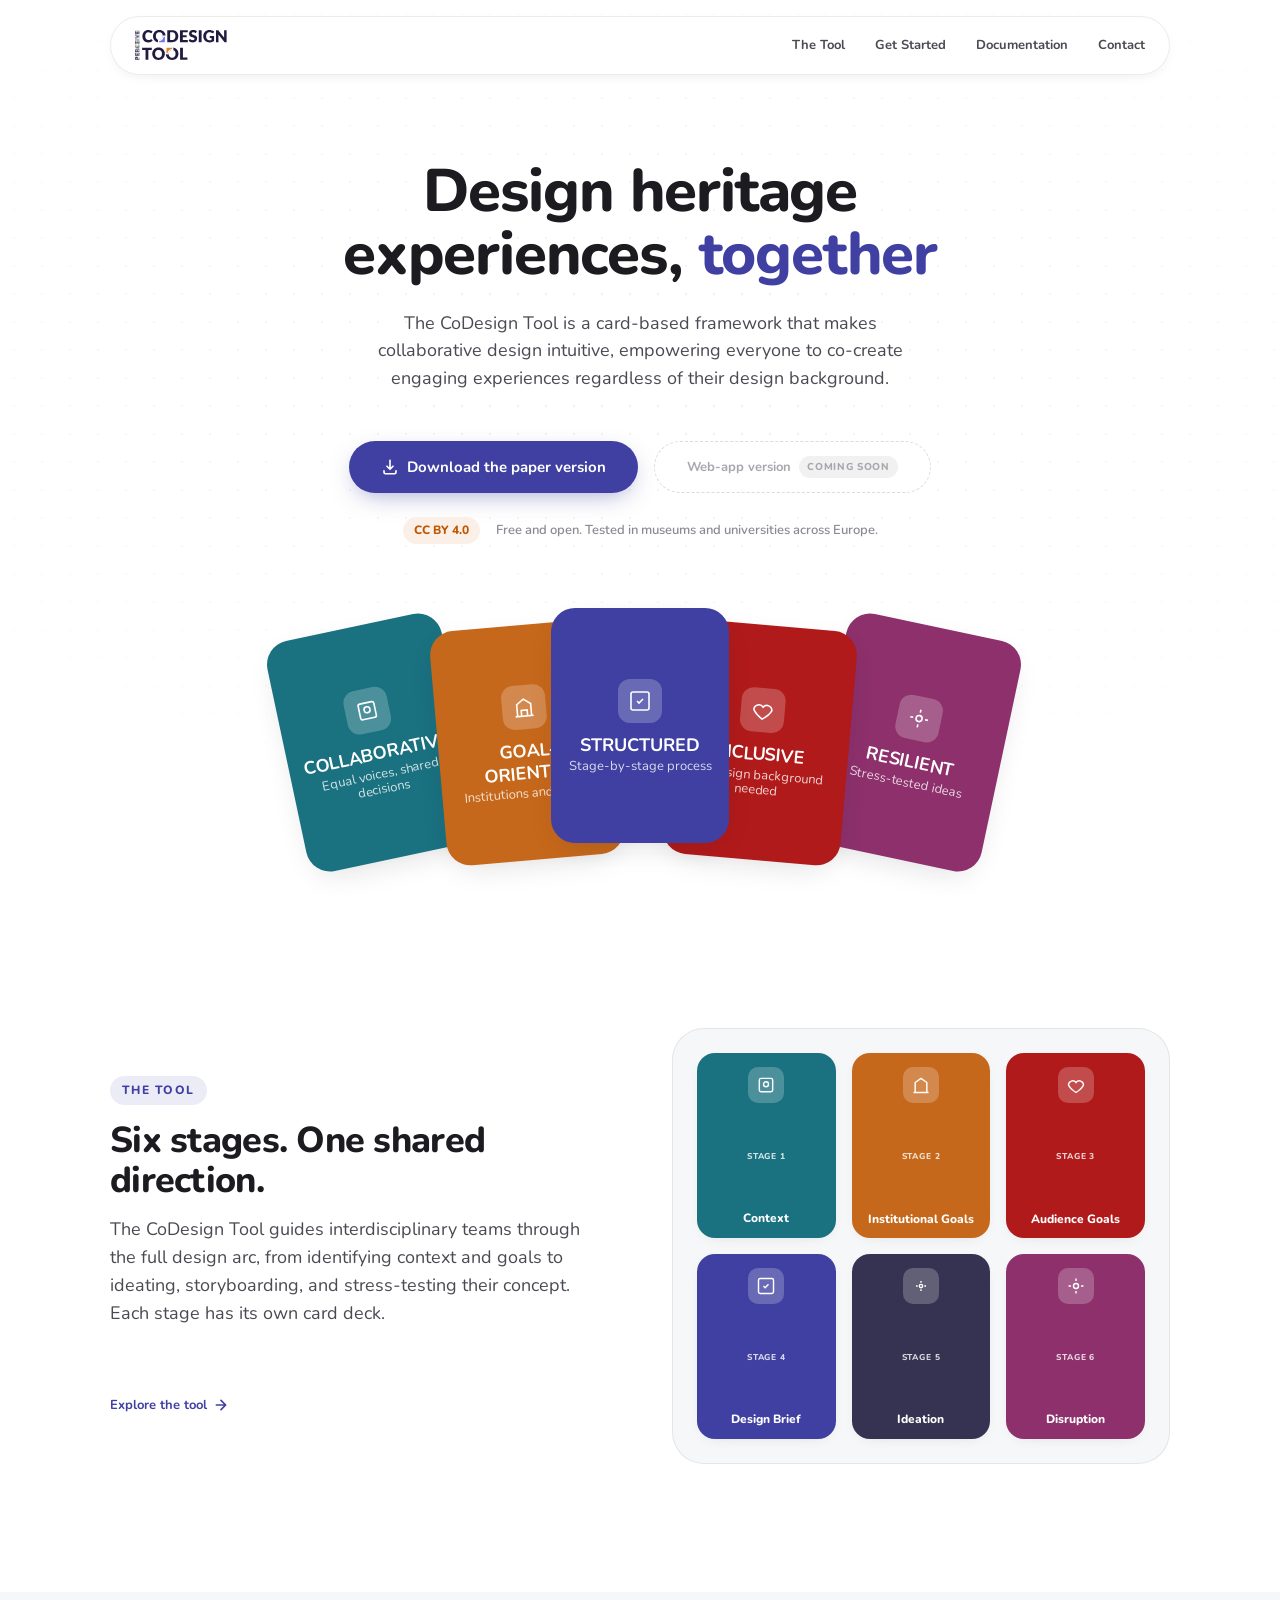
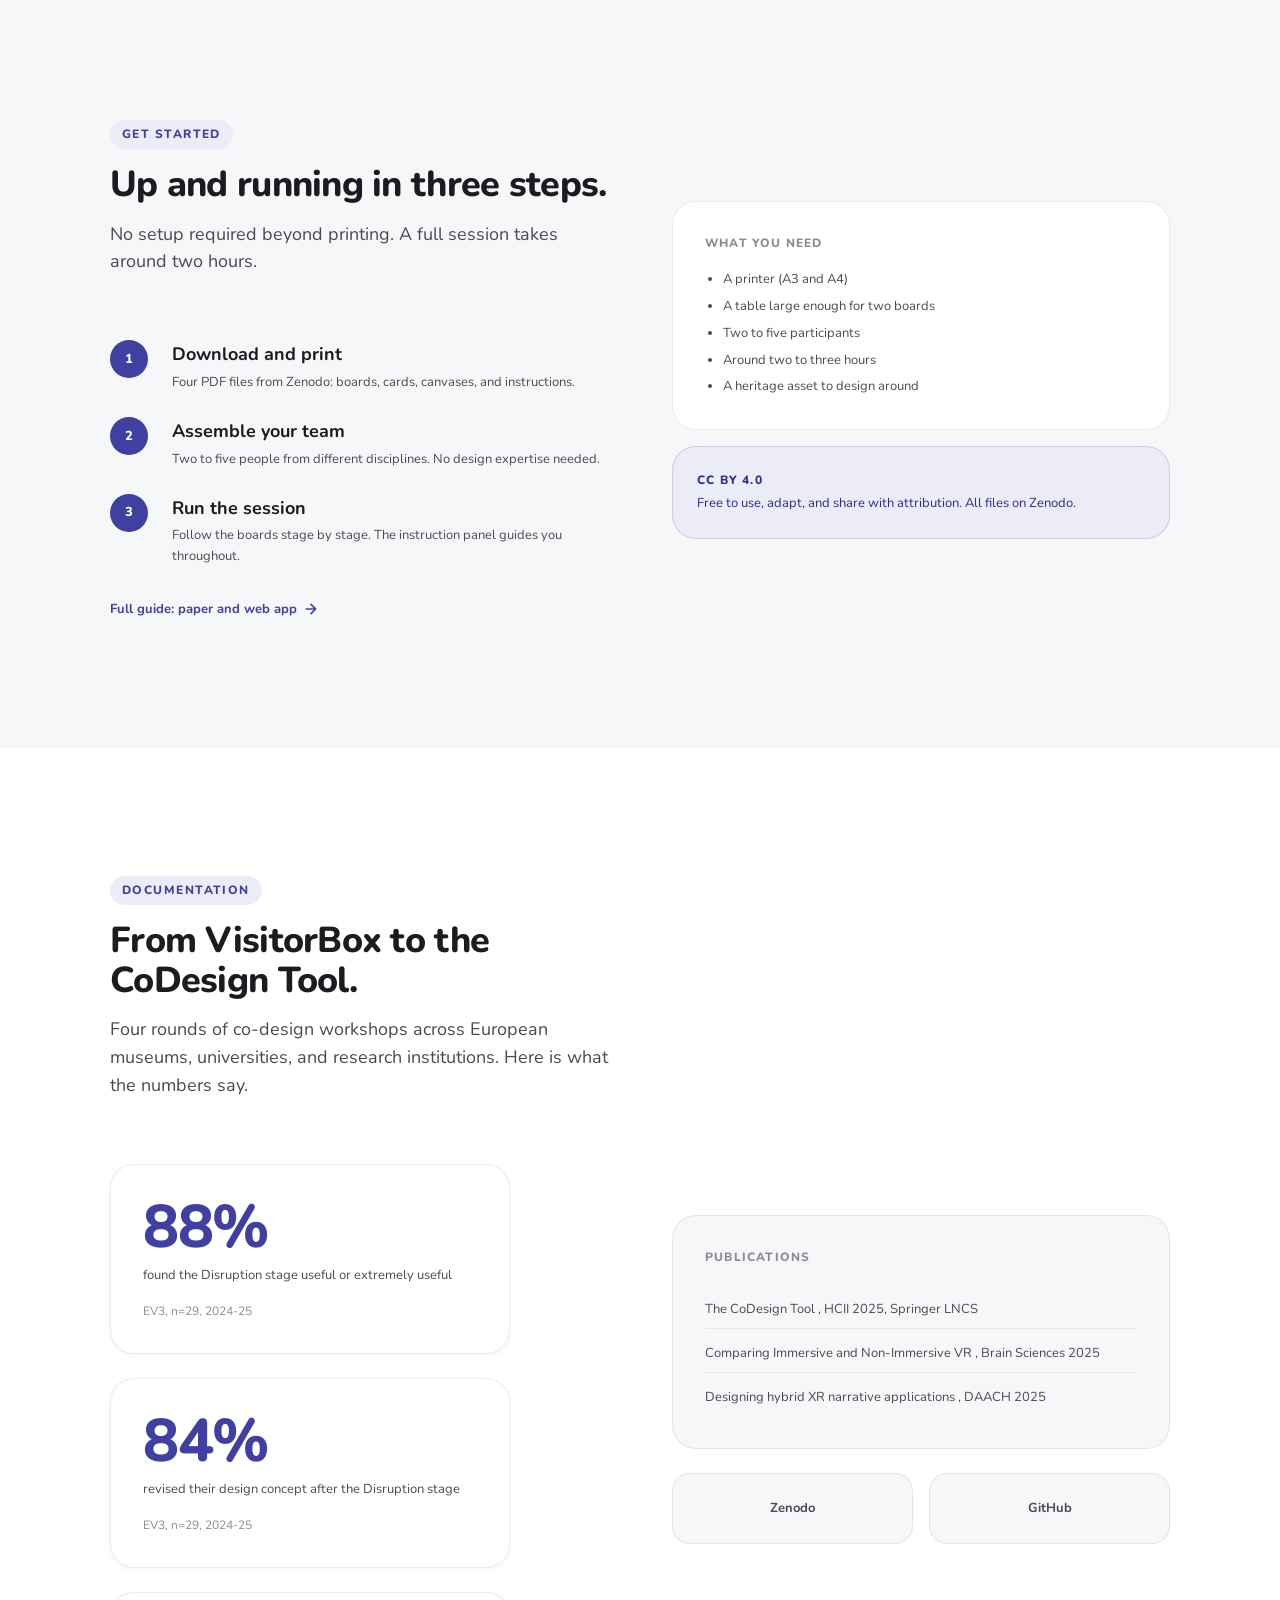
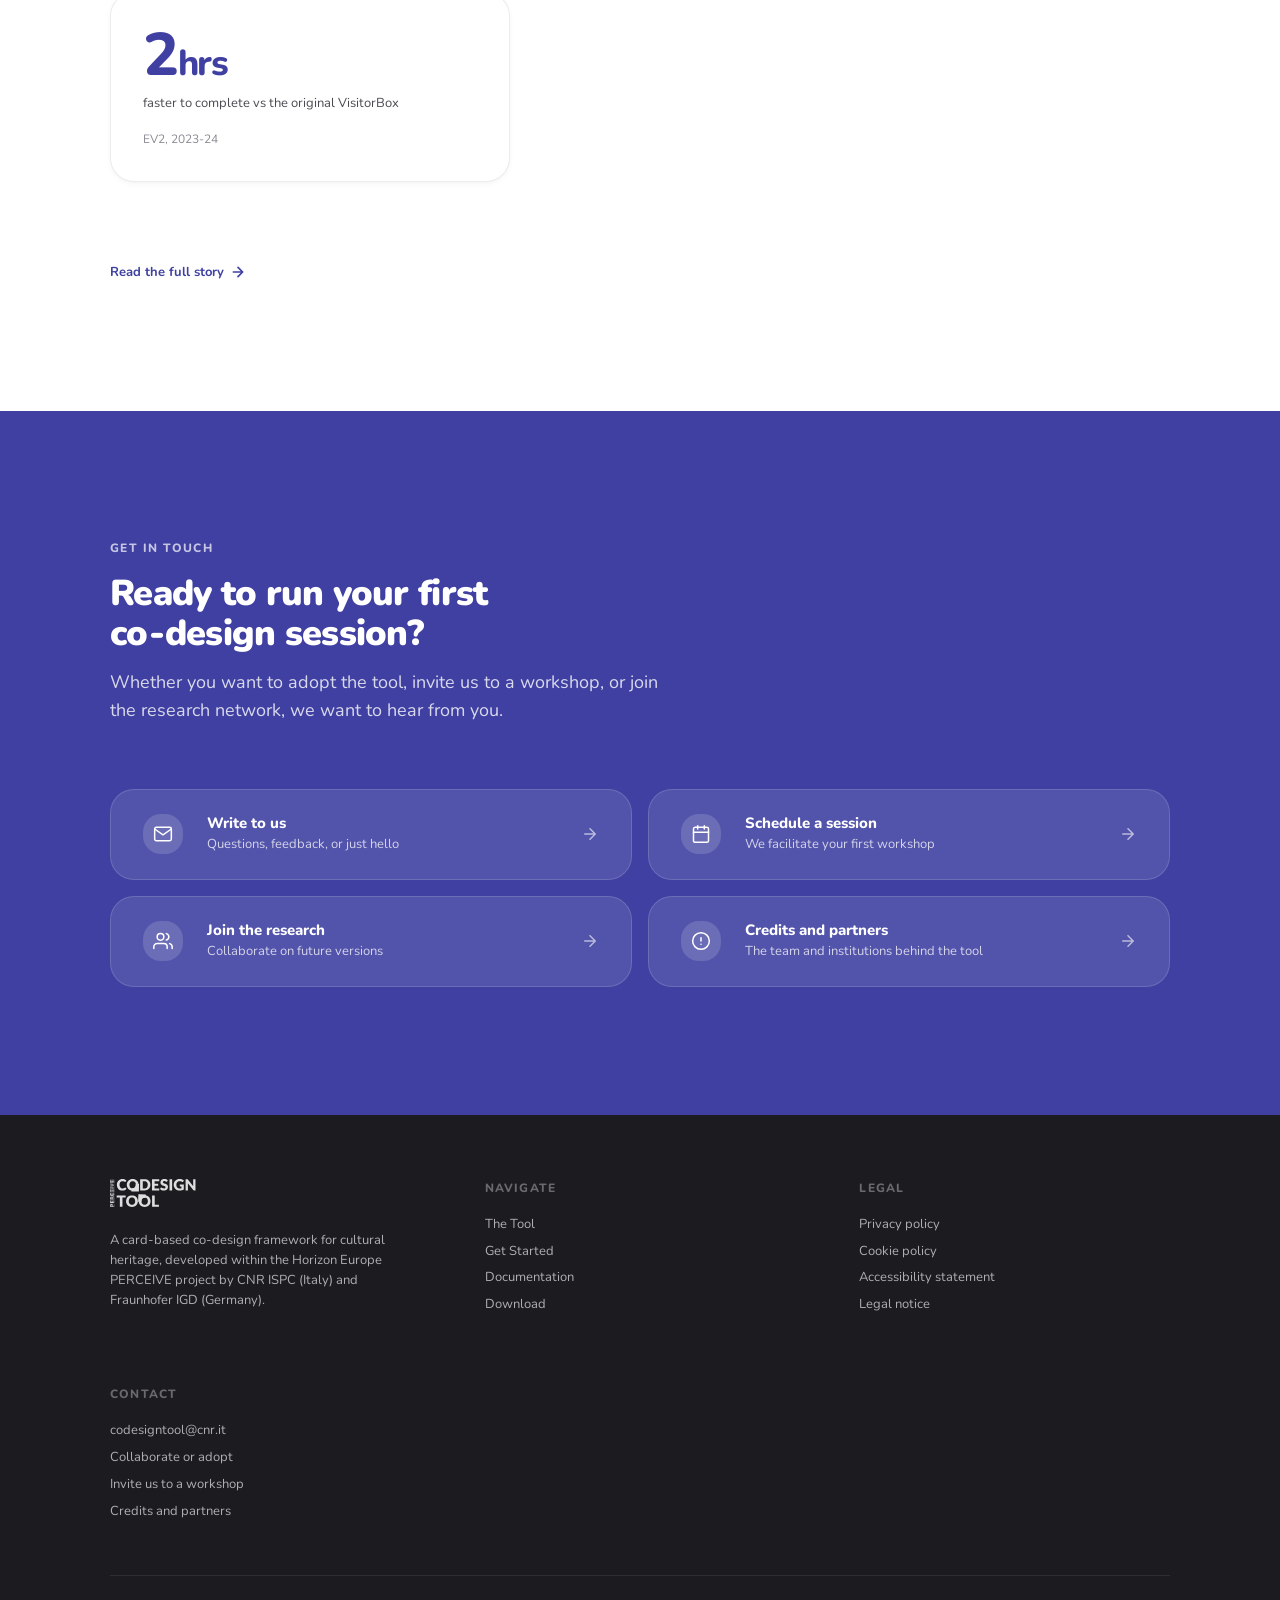
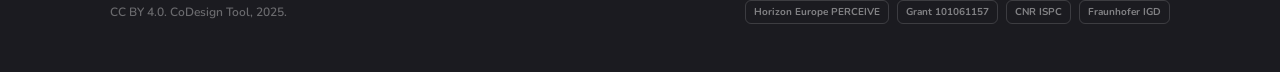
==== index.html @ 2f75390c "Initial deploy" ====
<!doctype html>
<html lang="en">
<head>
<meta charset="utf-8">
<meta name="viewport" content="width=device-width, initial-scale=1">
<title>CoDesign Tool , Home v2</title>
<link rel="preconnect" href="https://fonts.googleapis.com">
<link rel="preconnect" href="https://fonts.gstatic.com" crossorigin>
<link href="https://fonts.googleapis.com/css2?family=Nunito:wght@400;600;700;800;900&display=swap" rel="stylesheet">
<style>
:root {
  --t-xs:12px;--t-sm:13px;--t-base:15px;--t-18:18px;--t-22:22px;
  --t-36:36px;--t-48:48px;--t-60:60px;
  --sp-1:8px;--sp-2:16px;--sp-3:24px;--sp-4:32px;
  --sp-6:48px;--sp-8:64px;--sp-12:96px;--sp-16:128px;
  --r-xl:32px;--r-lg:24px;--r-md:18px;--r-sm:12px;--r-pill:999px;
  --bg:#FFFFFF;--panel:#F5F7F8;--surface:#FFFFFF;
  --slot:#E6EFF1;
  --ink:#1B1B20;--ink-soft:#4A4A52;--muted:#8A8A94;--hair:rgba(20,20,25,.08);
  --brand:#3F40A1;--brand-d:#2A2B96;--brand-l:#ECECF7;
  --warm:#C6681B;--warm-d:#C05702;--warm-l:#FBF0E7;
  --s1:#1A7180;--s1-l:#E6EFF1;
  --s2:#C6681B;--s2-l:#F9EEE6;
  --s3:#B11A1A;--s3-l:#F6E6E6;
  --s4:#3F40A1;--s4-l:#EAEAF5;
  --s5:#353351;--s5-l:#E9E8EC;
  --s6:#8D306C;--s6-l:#F5E6F0;
  --el-xs:0 2px 8px -4px rgba(20,20,30,.12);
  --el-sm:0 4px 16px -8px rgba(20,20,30,.14);
  --el-md:0 10px 32px -12px rgba(20,20,30,.18);
  --el-lg:0 20px 48px -16px rgba(20,20,30,.22);
  --ease-out:cubic-bezier(.2,.7,.2,1);
  --dur-fast:160ms;--dur-mid:260ms;--dur-slow:440ms;
}
*,*::before,*::after{box-sizing:border-box;margin:0;padding:0}
html{scroll-behavior:smooth}
body{font-family:"Nunito",system-ui,sans-serif;background:var(--bg);color:var(--ink);font-size:var(--t-base);line-height:1.6;-webkit-font-smoothing:antialiased;overflow-x:hidden}
a{text-decoration:none;color:inherit}

/* NAV */
.nav{position:fixed;top:var(--sp-2);left:50%;transform:translateX(-50%);width:calc(100% - 48px);max-width:1060px;z-index:100;display:flex;align-items:center;gap:var(--sp-2);background:rgba(255,255,255,.9);backdrop-filter:blur(16px);border:1px solid var(--hair);border-radius:var(--r-pill);padding:10px 10px 10px var(--sp-3);box-shadow:var(--el-sm);transition:box-shadow var(--dur-mid) var(--ease-out)}
.nav.scrolled{box-shadow:var(--el-md)}
.nav .logo-svg{height:30px;width:auto}
.nav-links{margin-left:auto;display:flex;align-items:center;gap:2px}
.nav-links a{font-size:var(--t-sm);font-weight:700;color:var(--ink-soft);padding:8px 14px;border-radius:var(--r-pill);transition:background var(--dur-fast),color var(--dur-fast)}


/* sliding pill , si sposta fluidamente tra le voci attive */
.nav-links{position:relative}
.nav-pill{
  position:absolute;
  top:50%;transform:translateY(-50%);
  height:36px;border-radius:var(--r-pill);
  background:var(--brand);
  pointer-events:none;
  transition:left 360ms cubic-bezier(0.34,1.20,0.64,1),
             width 360ms cubic-bezier(0.34,1.20,0.64,1),
             opacity 200ms ease;
  opacity:0;
  z-index:0;
}
.nav-links a{position:relative;z-index:1}
.nav-links a.active{color:#fff !important;font-weight:700}
.nav-links a:not(.active):hover{background:var(--brand);color:#fff}
/* contact section cards */
.contact-cards{display:grid;grid-template-columns:repeat(2,1fr);gap:var(--sp-2)}
@media(max-width:640px){.contact-cards{grid-template-columns:1fr}}
.contact-card{display:flex;align-items:center;gap:var(--sp-3);background:rgba(255,255,255,.1);border:1px solid rgba(255,255,255,.15);border-radius:var(--r-lg);padding:var(--sp-3) var(--sp-4);color:#fff;text-decoration:none;transition:background var(--dur-fast) var(--ease-out),border-color var(--dur-fast),transform var(--dur-fast)}
.contact-card:hover{background:rgba(255,255,255,.18);border-color:rgba(255,255,255,.3);transform:translateY(-2px)}
.cc-icon{width:40px;height:40px;border-radius:var(--r-md);background:rgba(255,255,255,.15);display:flex;align-items:center;justify-content:center;flex:none}
.cc-icon svg{width:20px;height:20px}
.cc-body{flex:1;display:flex;flex-direction:column;gap:2px}
.cc-body b{font-size:var(--t-base);font-weight:800;line-height:1.2}
.cc-body span{font-size:var(--t-sm);opacity:.75;font-weight:400}
.cc-arrow{width:18px;height:18px;flex:none;opacity:.6;transition:transform var(--dur-fast) var(--ease-out)}
.contact-card:hover .cc-arrow{transform:translateX(4px);opacity:1}
.nav-icon{display:block;width:32px;height:32px;flex:none}
.logo-desktop{display:block}
.logo-mobile{display:none}
@media(max-width:640px){
  .logo-desktop{display:none}
  .logo-mobile{display:block}
}
.hero-logo{height:56px;width:auto;display:block;margin:0 auto var(--sp-3)}

/* HERO */
.hero{min-height:100vh;display:flex;flex-direction:column;align-items:center;justify-content:center;padding:120px var(--sp-4) 0;text-align:center;background:var(--bg);position:relative;overflow:hidden}
.hero::before{content:"";position:absolute;inset:0;z-index:0;background-image:radial-gradient(circle,rgba(63,64,161,.07) 1px,transparent 1px);background-size:28px 28px;mask-image:radial-gradient(ellipse 80% 60% at 50% 40%,black 20%,transparent 100%)}
.hero-copy{position:relative;z-index:1;max-width:680px}
.hero-eyebrow{display:inline-flex;align-items:center;gap:8px;background:var(--s1-l);color:var(--s1);font-size:var(--t-xs);font-weight:800;letter-spacing:.1em;text-transform:uppercase;padding:7px 16px;border-radius:var(--r-pill);margin-bottom:var(--sp-3);animation:fadeUp var(--dur-slow) var(--ease-out) .1s both}

.hero h1{font-size:var(--t-60);font-weight:800;letter-spacing:-.02em;line-height:1.05;margin-bottom:var(--sp-3);animation:fadeUp var(--dur-slow) var(--ease-out) .18s both}
.hero h1 .accent{color:var(--brand)}
.hero .lede{font-size:var(--t-18);color:var(--ink-soft);max-width:50ch;margin:0 auto var(--sp-6);font-weight:400;line-height:1.55;animation:fadeUp var(--dur-slow) var(--ease-out) .26s both}
.hero-actions{display:flex;justify-content:center;gap:var(--sp-2);flex-wrap:wrap;align-items:center;animation:fadeUp var(--dur-slow) var(--ease-out) .34s both}
.btn{display:inline-flex;align-items:center;gap:8px;height:52px;padding:0 var(--sp-4);border-radius:var(--r-pill);font-family:inherit;font-size:var(--t-base);font-weight:700;cursor:pointer;border:none;overflow:hidden;transition:transform var(--dur-fast) var(--ease-out),box-shadow var(--dur-fast) var(--ease-out),background var(--dur-fast)}
.btn .ico{width:18px;height:18px;flex:none}
.btn:active{transform:translateY(1px) !important}
.btn-primary{background:var(--brand);color:#fff;box-shadow:0 8px 24px -8px rgba(63,64,161,.50)}
.btn-primary:hover{background:var(--brand-d);box-shadow:0 12px 32px -8px rgba(63,64,161,.60);transform:translateY(-2px)}
.btn-ghost{background:var(--bg);color:var(--muted);border:1.5px dashed rgba(20,20,25,.20);cursor:not-allowed;opacity:.75;font-size:var(--t-sm)}
.soon-pill{font-size:10px;font-weight:800;letter-spacing:.07em;text-transform:uppercase;background:rgba(20,20,25,.08);color:var(--muted);padding:3px 8px;border-radius:var(--r-pill)}
.hero-meta{display:flex;justify-content:center;align-items:center;gap:var(--sp-2);margin-top:var(--sp-3);font-size:var(--t-sm);color:var(--muted);font-weight:600;animation:fadeUp var(--dur-slow) var(--ease-out) .42s both;flex-wrap:wrap}
.badge{font-weight:800;color:var(--warm-d);background:var(--warm-l);padding:4px 11px;border-radius:var(--r-pill);font-size:var(--t-xs)}

/* DECK , three-layer */
.deck-wrap{position:relative;width:100%;max-width:820px;height:300px;margin:var(--sp-2) auto 0;z-index:1;animation:fadeUp var(--dur-slow) var(--ease-out) .5s both}
.gcard{position:absolute;left:50%;bottom:0}
.gcard-in{animation:cardIn var(--dur-slow) var(--ease-out) both}
@keyframes cardIn{from{opacity:0;transform:translateY(24px) scale(.95)}to{opacity:1;transform:none}}
.gcard-face{width:178px;height:235px;border-radius:var(--r-lg);padding:var(--sp-2) var(--sp-2) 14px;color:#fff;cursor:pointer;box-shadow:var(--el-md);display:flex;flex-direction:column;justify-content:center;align-items:center;gap:12px;transition:transform var(--dur-mid) var(--ease-out),box-shadow var(--dur-mid) var(--ease-out)}
.c1{transform:translateX(-355px);z-index:1}.c2{transform:translateX(-202px);z-index:2}.c3{transform:translateX(-89px) translateY(-17px);z-index:4}.c4{transform:translateX(31px);z-index:3}.c5{transform:translateX(185px);z-index:1}
.c1 .gcard-face{transform:rotate(-12deg)}.c2 .gcard-face{transform:rotate(-5deg)}.c3 .gcard-face{transform:rotate(0deg)}.c4 .gcard-face{transform:rotate(5deg)}.c5 .gcard-face{transform:rotate(12deg)}
.gcard:hover{z-index:20}
.gcard:hover .gcard-face{transform:rotate(0deg) translateY(-16px) scale(1.04);box-shadow:var(--el-lg)}
.c1 .gcard-in{animation-delay:.52s}.c2 .gcard-in{animation-delay:.60s}.c3 .gcard-in{animation-delay:.68s}.c4 .gcard-in{animation-delay:.76s}.c5 .gcard-in{animation-delay:.84s}
.card-top{width:44px;height:44px;border-radius:var(--r-sm);background:rgba(255,255,255,.22);display:flex;align-items:center;justify-content:center;margin:0 auto}
.card-top svg{width:24px;height:24px;stroke:#fff;fill:none;stroke-width:1.6}
.card-bottom{text-align:center;display:flex;flex-direction:column;align-items:center;gap:4px}
.card-cat{font-size:9px;font-weight:400;letter-spacing:.1em;text-transform:uppercase;opacity:.8;margin-bottom:4px}
.card-kw{font-size:18px;font-weight:700;line-height:1.2;text-transform:uppercase}
.card-kw small{display:block;font-size:13px;font-weight:400;opacity:.8;margin-top:2px;text-transform:none}

/* REVEAL */
.reveal{opacity:0;transform:translateY(24px);transition:opacity var(--dur-slow) var(--ease-out),transform var(--dur-slow) var(--ease-out)}
.reveal.visible{opacity:1;transform:none}
.reveal-delay-1{transition-delay:70ms}.reveal-delay-2{transition-delay:140ms}.reveal-delay-3{transition-delay:210ms}.reveal-delay-4{transition-delay:280ms}

/* SECTIONS */
.section{padding:var(--sp-16) var(--sp-4)}.section.alt{background:var(--panel)}
.section-inner{max-width:1060px;margin:0 auto}
.section-eyebrow{display:inline-block;font-size:var(--t-xs);font-weight:800;letter-spacing:.12em;text-transform:uppercase;color:var(--brand);background:var(--brand-l);padding:5px 12px;border-radius:var(--r-pill);margin-bottom:var(--sp-2)}
.section-title{font-size:var(--t-36);font-weight:800;letter-spacing:-.02em;line-height:1.1;margin-bottom:var(--sp-2)}
.section-lede{font-size:var(--t-18);color:var(--ink-soft);font-weight:400;max-width:54ch;line-height:1.55;margin-bottom:var(--sp-8)}
.section-link{display:inline-flex;align-items:center;gap:6px;font-size:var(--t-sm);font-weight:700;color:var(--brand)}
.section-link svg{width:16px;height:16px;transition:transform var(--dur-fast) var(--ease-out)}
.section-link:hover svg{transform:translateX(4px)}
.two-col{display:grid;grid-template-columns:1fr 1fr;gap:var(--sp-8);align-items:center}
@media(max-width:760px){.two-col{grid-template-columns:1fr}}

/* CANVAS GRID , app's playing surface */
.canvas-grid{display:grid;grid-template-columns:repeat(3,1fr);gap:var(--sp-2);padding:var(--sp-3);background:var(--panel);border-radius:var(--r-xl);border:1px solid var(--hair)}
.slot{background:var(--slot);border-radius:var(--r-md);aspect-ratio:3/4;display:flex;flex-direction:column;align-items:center;justify-content:space-between;padding:14px 10px 12px;cursor:pointer;transition:transform var(--dur-mid) var(--ease-out),box-shadow var(--dur-mid) var(--ease-out)}
.slot.filled{color:#fff;box-shadow:var(--el-sm)}
.slot:hover{transform:translateY(-4px);box-shadow:var(--el-md)}
.slot-icon{width:36px;height:36px;border-radius:10px;background:rgba(255,255,255,.22);display:flex;align-items:center;justify-content:center}
.slot-icon svg{width:20px;height:20px;stroke:#fff;fill:none;stroke-width:1.7}
.slot-cat{font-size:8.5px;font-weight:800;letter-spacing:.1em;text-transform:uppercase;opacity:.8;text-align:center}
.slot-title{font-size:12px;font-weight:800;text-align:center;line-height:1.2}

/* STATS */
.stats-grid{display:grid;grid-template-columns:repeat(3,1fr);gap:var(--sp-3);margin-bottom:var(--sp-6)}
@media(max-width:660px){.stats-grid{grid-template-columns:1fr}}
.stat-card{background:var(--surface);border:1px solid var(--hair);border-radius:var(--r-lg);padding:var(--sp-4);box-shadow:var(--el-xs)}
.stat-num{font-size:var(--t-60);font-weight:800;letter-spacing:-.025em;color:var(--brand);line-height:1}
.stat-num .unit{font-size:var(--t-36)}
.stat-label{font-size:var(--t-sm);color:var(--ink-soft);font-weight:400;margin-top:var(--sp-1)}
.stat-source{font-size:var(--t-xs);color:var(--muted);margin-top:var(--sp-2)}

/* STEPS */
.steps{display:flex;flex-direction:column;gap:var(--sp-3)}
.step{display:flex;gap:var(--sp-3);align-items:flex-start}
.step-n{width:38px;height:38px;border-radius:50%;background:var(--brand);color:#fff;font-weight:800;font-size:var(--t-sm);display:flex;align-items:center;justify-content:center;flex:none}
.step h3{font-size:var(--t-18);font-weight:700;margin-bottom:3px}
.step p{font-size:var(--t-sm);color:var(--ink-soft);font-weight:400}

/* CITE */
.dl-grid{display:grid;grid-template-columns:1.2fr .8fr;gap:var(--sp-6);align-items:center}
@media(max-width:700px){.dl-grid{grid-template-columns:1fr}}
.cite-box{background:var(--panel);border:1px solid var(--hair);border-radius:var(--r-lg);padding:var(--sp-3)}
.cite-label{font-size:var(--t-xs);font-weight:800;letter-spacing:.1em;text-transform:uppercase;color:var(--muted);margin-bottom:var(--sp-1)}
.cite-box pre{font-size:12px;font-family:ui-monospace,Menlo,monospace;color:var(--ink-soft);white-space:pre-wrap;line-height:1.65}

/* FOOTER */
.footer{background:var(--ink);color:rgba(255,255,255,.65);padding:var(--sp-8) var(--sp-4) var(--sp-6)}
.footer-inner{max-width:1060px;margin:0 auto;display:grid;grid-template-columns:1fr 1fr 1fr;gap:var(--sp-8)}
@media(max-width:700px){.footer-inner{grid-template-columns:1fr;gap:var(--sp-4)}}
.footer-brand .logo-svg{height:28px;filter:brightness(0) invert(1);opacity:.85}
.footer-brand p{font-size:var(--t-sm);margin-top:var(--sp-2);line-height:1.55;font-weight:400}
.footer h4{font-size:var(--t-xs);font-weight:800;letter-spacing:.1em;text-transform:uppercase;color:rgba(255,255,255,.35);margin-bottom:var(--sp-2)}
.footer a{display:block;font-size:var(--t-sm);font-weight:400;color:rgba(255,255,255,.65);margin-bottom:6px;transition:color var(--dur-fast)}
.footer a:hover{color:#fff}
.footer-bottom{max-width:1060px;margin:var(--sp-6) auto 0;border-top:1px solid rgba(255,255,255,.08);padding-top:var(--sp-3);display:flex;justify-content:space-between;align-items:center;flex-wrap:wrap;gap:var(--sp-2);font-size:var(--t-xs);font-weight:600;color:rgba(255,255,255,.35)}
.eu-badge{font-size:10px;font-weight:700;color:rgba(255,255,255,.45);border:1px solid rgba(255,255,255,.15);border-radius:6px;padding:3px 8px}
.eu-logos{display:flex;gap:8px;flex-wrap:wrap;align-items:center}

@keyframes fadeUp{from{opacity:0;transform:translateY(18px)}to{opacity:1;transform:none}}
@media(prefers-reduced-motion:reduce){.gcard-in{animation:none !important}.reveal{opacity:1 !important;transform:none !important;transition:none !important}*{animation-duration:.01ms !important;transition-duration:.01ms !important}}
</style>
</head>
<body>

<nav class="nav" id="nav">
  <svg class="logo-svg logo-desktop" height="40" viewBox="0 0 821 265" fill="none" xmlns="http://www.w3.org/2000/svg" xmlns:xlink="http://www.w3.org/1999/xlink">
<rect y="264.127" width="257.413" height="40.7783" transform="rotate(-90 0 264.127)" fill="url(#pattern0_1145_28409)"/>
<path d="M143.401 80.7421C143.99 80.7421 144.58 80.8649 145.169 81.1105C145.759 81.3069 146.323 81.6753 146.864 82.2155L156.735 92.6029C152.413 98.251 146.986 102.524 140.454 105.421C133.971 108.27 126.285 109.694 117.396 109.694C109.243 109.694 101.925 108.319 95.4421 105.569C89.0082 102.769 83.5321 98.9385 79.0137 94.0763C74.5444 89.165 71.1065 83.3697 68.6999 76.6903C66.2934 69.9618 65.0901 62.6684 65.0901 54.8103C65.0901 46.8049 66.3916 39.4625 68.9946 32.7831C71.5976 26.0545 75.2565 20.2592 79.9714 15.397C84.6863 10.5348 90.3343 6.75306 96.9155 4.05183C103.497 1.35061 110.741 -5.00377e-06 118.648 -5.00377e-06C122.675 -5.00377e-06 126.457 0.368344 129.993 1.10504C133.578 1.79262 136.918 2.77489 140.012 4.05183C143.106 5.27967 145.955 6.77762 148.558 8.54569C151.161 10.3138 153.469 12.2292 155.483 14.2919L147.085 25.5634C146.544 26.251 145.906 26.8895 145.169 27.4788C144.432 28.0191 143.401 28.2892 142.075 28.2892C141.191 28.2892 140.356 28.0927 139.57 27.6998C138.784 27.3069 137.95 26.8404 137.066 26.3001C136.181 25.7108 135.199 25.0968 134.119 24.4584C133.087 23.7708 131.835 23.1569 130.362 22.6166C128.937 22.0273 127.243 21.5361 125.278 21.1432C123.363 20.7503 121.104 20.5539 118.501 20.5539C114.375 20.5539 110.593 21.3151 107.156 22.8376C103.767 24.3601 100.82 26.5948 98.3152 29.5416C95.8595 32.4393 93.9441 36.0245 92.569 40.2974C91.2429 44.5211 90.5799 49.3588 90.5799 54.8103C90.5799 60.311 91.3166 65.1978 92.79 69.4706C94.3125 73.7435 96.3507 77.3533 98.9046 80.3001C101.508 83.1978 104.528 85.4079 107.966 86.9304C111.404 88.4529 115.087 89.2141 119.016 89.2141C121.276 89.2141 123.338 89.1159 125.205 88.9195C127.071 88.6739 128.814 88.3055 130.435 87.8144C132.056 87.2742 133.578 86.5866 135.003 85.7517C136.427 84.8676 137.876 83.7626 139.349 82.4365C139.939 81.9454 140.577 81.5525 141.265 81.2578C141.952 80.914 142.664 80.7421 143.401 80.7421ZM270.507 54.8103C270.507 62.5702 269.156 69.7899 266.455 76.4693C263.803 83.1487 260.046 88.9686 255.184 93.929C250.321 98.8403 244.452 102.696 237.576 105.495C230.75 108.295 223.162 109.694 214.812 109.694C206.463 109.694 198.851 108.295 191.975 105.495C185.099 102.696 179.205 98.8403 174.294 93.929C169.432 88.9686 165.65 83.1487 162.949 76.4693C160.297 69.7899 158.971 62.5702 158.971 54.8103C158.971 47.0504 160.297 39.8308 162.949 33.1514C165.65 26.472 169.432 20.6767 174.294 15.7653C179.205 10.854 185.099 6.99863 191.975 4.19918C198.851 1.39972 206.463 -5.00377e-06 214.812 -5.00377e-06C223.162 -5.00377e-06 230.75 1.42428 237.576 4.27284C244.452 7.0723 250.321 10.9277 255.184 15.839C260.046 20.7503 263.803 26.5457 266.455 33.2251C269.156 39.9045 270.507 47.0996 270.507 54.8103ZM245.017 54.8103C245.017 49.5061 244.33 44.7421 242.954 40.5184C241.579 36.2455 239.59 32.6357 236.987 29.6889C234.433 26.7421 231.29 24.4829 227.557 22.9113C223.825 21.3397 219.576 20.5539 214.812 20.5539C209.999 20.5539 205.702 21.3397 201.92 22.9113C198.188 24.4829 195.02 26.7421 192.417 29.6889C189.863 32.6357 187.898 36.2455 186.523 40.5184C185.148 44.7421 184.461 49.5061 184.461 54.8103C184.461 60.1637 185.148 64.9768 186.523 69.2496C187.898 73.4734 189.863 77.0586 192.417 80.0054C195.02 82.9522 198.188 85.2114 201.92 86.783C205.702 88.3055 209.999 89.0668 214.812 89.0668C219.576 89.0668 223.825 88.3055 227.557 86.783C231.29 85.2114 234.433 82.9522 236.987 80.0054C239.59 77.0586 241.579 73.4734 242.954 69.2496C244.33 64.9768 245.017 60.1637 245.017 54.8103ZM382.552 54.8103C382.552 62.5702 381.201 69.7407 378.5 76.3219C375.848 82.854 372.091 88.5265 367.228 93.3396C362.366 98.1036 356.497 101.836 349.621 104.537C342.795 107.19 335.207 108.516 326.857 108.516H285.16V1.17871H326.857C335.207 1.17871 342.795 2.52933 349.621 5.23055C356.497 7.93177 362.366 11.6644 367.228 16.4284C372.091 21.1923 375.848 26.8649 378.5 33.4461C381.201 39.9781 382.552 47.0996 382.552 54.8103ZM357.062 54.8103C357.062 49.5061 356.374 44.7176 354.999 40.4447C353.624 36.1719 351.635 32.562 349.032 29.6153C346.478 26.6193 343.335 24.3356 339.602 22.764C335.87 21.1432 331.621 20.3329 326.857 20.3329H310.208V89.3615H326.857C331.621 89.3615 335.87 88.5757 339.602 87.004C343.335 85.3833 346.478 83.0995 349.032 80.1527C351.635 77.1568 353.624 73.5225 354.999 69.2496C356.374 64.9768 357.062 60.1637 357.062 54.8103ZM422.295 20.3329V45.3806H456.036V63.798H422.295V89.3615H466.35V108.516H397.248V1.17871L466.35 1.17871V20.3329H422.295ZM541.013 22.985C540.276 24.1637 539.491 25.0477 538.656 25.6371C537.87 26.2264 536.839 26.5211 535.562 26.5211C534.432 26.5211 533.204 26.1773 531.878 25.4897C530.601 24.753 529.128 23.9427 527.458 23.0586C525.837 22.1746 523.971 21.3888 521.859 20.7012C519.747 19.9645 517.341 19.5962 514.639 19.5962C509.974 19.5962 506.487 20.603 504.178 22.6166C501.919 24.5812 500.789 27.2578 500.789 30.6466C500.789 32.8076 501.477 34.6003 502.852 36.0245C504.227 37.4488 506.02 38.6766 508.23 39.708C510.489 40.7394 513.043 41.6971 515.892 42.5811C518.789 43.4161 521.736 44.3738 524.732 45.4543C527.728 46.4856 530.65 47.7135 533.499 49.1378C536.397 50.562 538.95 52.3792 541.161 54.5893C543.42 56.7994 545.237 59.5006 546.612 62.693C547.987 65.8362 548.675 69.6425 548.675 74.1118C548.675 79.0723 547.815 83.7135 546.096 88.0354C544.377 92.3574 541.873 96.1391 538.582 99.3806C535.341 102.573 531.313 105.102 526.5 106.969C521.736 108.786 516.309 109.694 510.219 109.694C506.879 109.694 503.466 109.351 499.979 108.663C496.541 107.975 493.201 107.018 489.96 105.79C486.719 104.513 483.674 103.015 480.825 101.296C477.976 99.577 475.496 97.6616 473.384 95.5497L480.751 83.9099C481.341 83.075 482.102 82.3874 483.035 81.8472C484.017 81.2578 485.073 80.9631 486.203 80.9631C487.676 80.9631 489.15 81.4297 490.623 82.3628C492.146 83.296 493.84 84.3274 495.706 85.457C497.622 86.5866 499.807 87.618 502.263 88.5511C504.719 89.4843 507.616 89.9508 510.956 89.9508C515.474 89.9508 518.986 88.9686 521.491 87.004C523.995 84.9904 525.248 81.8226 525.248 77.5006C525.248 74.9959 524.56 72.9577 523.185 71.386C521.81 69.8144 519.993 68.5129 517.734 67.4815C515.523 66.4502 512.994 65.5416 510.146 64.7558C507.297 63.9699 504.375 63.1105 501.379 62.1773C498.383 61.195 495.461 60.0163 492.612 58.6412C489.764 57.2169 487.21 55.3751 484.95 53.1159C482.74 50.8076 480.948 47.959 479.573 44.5702C478.197 41.1323 477.51 36.9086 477.51 31.899C477.51 27.8717 478.32 23.9427 479.941 20.1119C481.562 16.281 483.944 12.8677 487.087 9.87175C490.23 6.87584 494.086 4.49385 498.653 2.72577C503.221 0.908588 508.451 -5.00377e-06 514.345 -5.00377e-06C517.635 -5.00377e-06 520.828 0.270119 523.922 0.810366C527.065 1.3015 530.036 2.06275 532.836 3.09412C535.635 4.07639 538.238 5.27967 540.645 6.70394C543.1 8.07911 545.286 9.65074 547.201 11.4188L541.013 22.985ZM588.34 108.516H563.293V1.17871H588.34V108.516ZM660.617 52.8949H698.778V98.2019C693.278 102.229 687.409 105.151 681.171 106.969C674.983 108.786 668.5 109.694 661.722 109.694C652.882 109.694 644.827 108.319 637.559 105.569C630.339 102.769 624.151 98.9385 618.994 94.0763C613.837 89.165 609.859 83.3697 607.059 76.6903C604.26 69.9618 602.86 62.6684 602.86 54.8103C602.86 46.8049 604.186 39.4625 606.838 32.7831C609.49 26.0545 613.272 20.2592 618.183 15.397C623.144 10.5348 629.111 6.75306 636.085 4.05183C643.108 1.35061 650.942 -5.00377e-06 659.586 -5.00377e-06C664.055 -5.00377e-06 668.254 0.368344 672.183 1.10504C676.112 1.84174 679.722 2.84856 683.013 4.1255C686.353 5.40245 689.398 6.92496 692.148 8.69303C694.898 10.4611 697.354 12.3765 699.515 14.4393L692.295 25.4161C691.166 27.135 689.692 28.191 687.875 28.5839C686.107 28.9768 684.192 28.5348 682.129 27.2578C680.164 26.0791 678.298 25.0723 676.53 24.2374C674.811 23.3533 673.043 22.6412 671.226 22.1009C669.409 21.5607 667.493 21.1678 665.479 20.9222C663.466 20.6767 661.207 20.5539 658.702 20.5539C654.036 20.5539 649.837 21.3888 646.104 23.0586C642.372 24.6794 639.179 26.9877 636.527 29.9836C633.924 32.9795 631.911 36.5893 630.486 40.8131C629.062 44.9877 628.35 49.6534 628.35 54.8103C628.35 60.5075 629.136 65.5661 630.707 69.9863C632.279 74.4065 634.489 78.1391 637.338 81.1841C640.235 84.2291 643.673 86.562 647.651 88.1828C651.679 89.7544 656.123 90.5402 660.986 90.5402C663.982 90.5402 666.683 90.2455 669.089 89.6562C671.545 89.0668 673.927 88.281 676.235 87.2987V71.0177H665.627C664.055 71.0177 662.827 70.6002 661.943 69.7653C661.059 68.9304 660.617 67.8744 660.617 66.5975V52.8949ZM809.232 1.17871V108.516H796.266C794.351 108.516 792.73 108.221 791.404 107.632C790.127 106.993 788.85 105.913 787.573 104.39L736.962 40.371C737.159 42.2865 737.281 44.1528 737.331 45.97C737.429 47.738 737.478 49.4079 737.478 50.9795V108.516H715.524V1.17871H728.638C729.718 1.17871 730.627 1.22783 731.363 1.32605C732.1 1.42428 732.763 1.62073 733.352 1.91541C733.942 2.16098 734.507 2.52933 735.047 3.02046C735.587 3.51159 736.201 4.17462 736.889 5.00954L787.942 69.4706C787.696 67.4079 787.524 65.4188 787.426 63.5034C787.328 61.5388 787.279 59.6971 787.279 57.9781V1.17871H809.232Z" fill="#201C3F"/>
<path d="M148.189 176.063H117.984V263.656H93.0837V176.063H62.879V156.319H148.189V176.063ZM263.743 209.951C263.743 217.711 262.393 224.93 259.691 231.61C257.039 238.289 253.282 244.109 248.42 249.07C243.558 253.981 237.689 257.836 230.813 260.636C223.986 263.435 216.398 264.835 208.049 264.835C199.7 264.835 192.087 263.435 185.211 260.636C178.335 257.836 172.442 253.981 167.53 249.07C162.668 244.109 158.887 238.289 156.185 231.61C153.533 224.93 152.207 217.711 152.207 209.951C152.207 202.191 153.533 194.971 156.185 188.292C158.887 181.613 162.668 175.817 167.53 170.906C172.442 165.995 178.335 162.139 185.211 159.34C192.087 156.54 199.7 155.141 208.049 155.141C216.398 155.141 223.986 156.565 230.813 159.413C237.689 162.213 243.558 166.068 248.42 170.98C253.282 175.891 257.039 181.686 259.691 188.366C262.393 195.045 263.743 202.24 263.743 209.951ZM238.253 209.951C238.253 204.647 237.566 199.883 236.191 195.659C234.816 191.386 232.826 187.776 230.223 184.83C227.67 181.883 224.526 179.624 220.794 178.052C217.061 176.48 212.813 175.694 208.049 175.694C203.236 175.694 198.938 176.48 195.157 178.052C191.424 179.624 188.256 181.883 185.653 184.83C183.099 187.776 181.135 191.386 179.76 195.659C178.384 199.883 177.697 204.647 177.697 209.951C177.697 215.304 178.384 220.117 179.76 224.39C181.135 228.614 183.099 232.199 185.653 235.146C188.256 238.093 191.424 240.352 195.157 241.924C198.938 243.446 203.236 244.207 208.049 244.207C212.813 244.207 217.061 243.446 220.794 241.924C224.526 240.352 227.67 238.093 230.223 235.146C232.826 232.199 234.816 228.614 236.191 224.39C237.566 220.117 238.253 215.304 238.253 209.951ZM383.744 209.951C383.744 217.711 382.394 224.93 379.693 231.61C377.04 238.289 373.283 244.109 368.421 249.07C363.559 253.981 357.69 257.836 350.814 260.636C343.987 263.435 336.399 264.835 328.05 264.835C319.701 264.835 312.088 263.435 305.212 260.636C298.337 257.836 292.443 253.981 287.532 249.07C282.669 244.109 278.888 238.289 276.187 231.61C273.534 224.93 272.208 217.711 272.208 209.951C272.208 202.191 273.534 194.971 276.187 188.292C278.888 181.613 282.669 175.817 287.532 170.906C292.443 165.995 298.337 162.139 305.212 159.34C312.088 156.54 319.701 155.141 328.05 155.141C336.399 155.141 343.987 156.565 350.814 159.413C357.69 162.213 363.559 166.068 368.421 170.98C373.283 175.891 377.04 181.686 379.693 188.366C382.394 195.045 383.744 202.24 383.744 209.951ZM358.255 209.951C358.255 204.647 357.567 199.883 356.192 195.659C354.817 191.386 352.828 187.776 350.225 184.83C347.671 181.883 344.528 179.624 340.795 178.052C337.062 176.48 332.814 175.694 328.05 175.694C323.237 175.694 318.94 176.48 315.158 178.052C311.425 179.624 308.257 181.883 305.654 184.83C303.101 187.776 301.136 191.386 299.761 195.659C298.386 199.883 297.698 204.647 297.698 209.951C297.698 215.304 298.386 220.117 299.761 224.39C301.136 228.614 303.101 232.199 305.654 235.146C308.257 238.093 311.425 240.352 315.158 241.924C318.94 243.446 323.237 244.207 328.05 244.207C332.814 244.207 337.062 243.446 340.795 241.924C344.528 240.352 347.671 238.093 350.225 235.146C352.828 232.199 354.817 228.614 356.192 224.39C357.567 220.117 358.255 215.304 358.255 209.951ZM463.08 243.765V263.656H398.398V156.319H423.298V243.765H463.08Z" fill="#201C3F"/>
<path d="M269.369 53.5159L268.424 114.011L207.928 113.067L208.258 91.9549L213.458 92.0361C222.524 92.1777 231.275 88.7119 237.786 82.4012C241.01 79.2765 243.587 75.5471 245.369 71.4265C247.152 67.306 248.106 62.8748 248.176 58.3857L248.257 53.1862L269.369 53.5159Z" fill="#7172FF" stroke="white" stroke-width="10.4004"/>
<path d="M271.989 210.041L273.836 149.567L334.311 151.414L333.666 172.518L328.468 172.359C319.405 172.082 310.603 175.417 303.999 181.63C300.729 184.707 298.097 188.397 296.253 192.491C294.409 196.584 293.389 201.001 293.252 205.488L293.093 210.686L271.989 210.041Z" fill="#E28428" stroke="white" stroke-width="10.4004"/>
<defs>
<pattern id="pattern0_1145_28409" patternContentUnits="objectBoundingBox" width="1" height="1">
<use xlink:href="#image0_1145_28409" transform="matrix(0.00122234 0 0 0.00771605 -0.0679621 -0.25)"/>
</pattern>
<image id="image0_1145_28409" width="925" height="270" preserveAspectRatio="none" xlink:href="[data-uri]"/>
</defs>
</svg>

  <svg class="nav-icon logo-mobile" height="32" width="32" viewBox="0 0 2901 2828" fill="none" xmlns="http://www.w3.org/2000/svg">
<path d="M2770.9 1311.86C2770.9 1497.59 2738.57 1670.39 2673.92 1830.25C2610.44 1990.12 2520.51 2129.42 2404.14 2248.15C2287.77 2365.7 2147.29 2457.97 1982.72 2524.98C1819.33 2591.98 1637.71 2625.48 1437.88 2625.48C1238.04 2625.48 1055.84 2591.98 891.27 2524.98C726.7 2457.97 585.64 2365.7 468.089 2248.15C351.715 2129.42 261.201 1990.12 196.549 1830.25C133.072 1670.39 101.333 1497.59 101.333 1311.86C101.333 1126.13 133.072 953.331 196.549 793.463C261.201 633.594 351.715 494.885 468.089 377.335C585.64 259.785 726.7 167.508 891.27 100.505C1055.84 33.501 1238.04 -0.000862954 1437.88 -0.000862954C1637.71 -0.000862954 1819.33 34.0887 1982.72 102.268C2147.29 169.271 2287.77 261.548 2404.14 379.098C2520.51 496.648 2610.44 635.358 2673.92 795.226C2738.57 955.094 2770.9 1127.3 2770.9 1311.86ZM2160.81 1311.86C2160.81 1184.9 2144.35 1070.88 2111.44 969.788C2078.53 867.519 2030.92 781.12 1968.62 710.59C1907.49 640.06 1832.26 585.987 1742.92 548.371C1653.58 510.755 1551.9 491.947 1437.88 491.947C1322.68 491.947 1219.82 510.755 1129.31 548.371C1039.97 585.987 964.151 640.06 901.85 710.59C840.723 781.12 793.703 867.519 760.789 969.788C727.875 1070.88 711.418 1184.9 711.418 1311.86C711.418 1439.99 727.875 1555.19 760.789 1657.46C793.703 1758.55 840.723 1844.36 901.85 1914.89C964.151 1985.42 1039.97 2039.49 1129.31 2077.11C1219.82 2113.55 1322.68 2131.77 1437.88 2131.77C1551.9 2131.77 1653.58 2113.55 1742.92 2077.11C1832.26 2039.49 1907.49 1985.42 1968.62 1914.89C2030.92 1844.36 2078.53 1758.55 2111.44 1657.46C2144.35 1555.19 2160.81 1439.99 2160.81 1311.86Z" fill="#201C3F"/>
<path d="M2774.17 1252.77L2751.55 2700.7L1303.62 2678.09L1311.51 2172.79L1435.96 2174.74C1652.96 2178.13 1862.41 2095.17 2018.25 1944.13C2095.41 1869.34 2157.09 1780.09 2199.76 1681.46C2242.43 1582.84 2265.25 1476.78 2266.93 1369.33L2268.87 1244.88L2774.17 1252.77Z" fill="#7172FF" stroke="white" stroke-width="248.93"/>
</svg>

  <div class="nav-links" id="nav-links">
    <div class="nav-pill" id="nav-pill"></div>
    <a href="#the-tool">The Tool</a>
    <a href="#get-started">Get Started</a>
    <a href="#documentation">Documentation</a>
    <a href="#contact">Contact</a>
  </div>
</nav>

<section class="hero" id="home">
  <div class="hero-copy">
    
    <h1>Design heritage experiences, <span class="accent">together</span></h1>
    <p class="lede">The CoDesign Tool is a card-based framework that makes collaborative design intuitive, empowering everyone to co-create engaging experiences regardless of their design background.</p>
    <div class="hero-actions">
      <a class="btn btn-primary" href="https://zenodo.org/records/15632510" target="_blank" rel="noopener">
        <svg class="ico" viewBox="0 0 24 24" fill="none" stroke="currentColor" stroke-width="2.2" stroke-linecap="round" stroke-linejoin="round"><path d="M12 3v12m0 0l-4-4m4 4l4-4"/><path d="M4 17v2a2 2 0 0 0 2 2h12a2 2 0 0 0 2-2v-2"/></svg>
        Download the paper version
      </a>
      <span class="btn btn-ghost">Web-app version <span class="soon-pill">COMING SOON</span></span>
    </div>
    <div class="hero-meta">
      <span class="badge">CC BY 4.0</span>
      <span>Free and open. Tested in museums and universities across Europe.</span>
    </div>
  </div>
  <div class="deck-wrap">
    <div class="gcard c1"><div class="gcard-in"><div class="gcard-face" style="background:var(--s1)"><div class="card-top"><svg viewBox="0 0 24 24"><rect x="4" y="4" width="16" height="16" rx="2"/><circle cx="12" cy="11" r="3"/></svg></div><div class="card-bottom"><div class="card-kw">Collaborative<small>Equal voices, shared decisions</small></div></div></div></div></div>
    <div class="gcard c2"><div class="gcard-in"><div class="gcard-face" style="background:var(--s2)"><div class="card-top"><svg viewBox="0 0 24 24"><path d="M3 21h18M5 21V9l7-5 7 5v12"/><path d="M9 21v-6h6v6"/></svg></div><div class="card-bottom"><div class="card-kw">Goal-oriented<small>Institutions and visitors</small></div></div></div></div></div>
    <div class="gcard c3"><div class="gcard-in"><div class="gcard-face" style="background:var(--s4)"><div class="card-top"><svg viewBox="0 0 24 24"><path d="M9 12l2 2 4-4"/><rect x="3" y="3" width="18" height="18" rx="2"/></svg></div><div class="card-bottom"><div class="card-kw">Structured<small>Stage-by-stage process</small></div></div></div></div></div>
    <div class="gcard c4"><div class="gcard-in"><div class="gcard-face" style="background:var(--s3)"><div class="card-top"><svg viewBox="0 0 24 24"><path d="M12 21s-7-4.5-9-9a5 5 0 0 1 9-3 5 5 0 0 1 9 3c-2 4.5-9 9-9 9z"/></svg></div><div class="card-bottom"><div class="card-kw">Inclusive<small>No design background needed</small></div></div></div></div></div>
    <div class="gcard c5"><div class="gcard-in"><div class="gcard-face" style="background:var(--s6)"><div class="card-top"><svg viewBox="0 0 24 24"><circle cx="12" cy="12" r="3"/><path d="M12 3v3M12 18v3M3 12h3M18 12h3"/></svg></div><div class="card-bottom"><div class="card-kw">Resilient<small>Stress-tested ideas</small></div></div></div></div></div>
  </div>
</section>

<!-- S1: THE TOOL -->
<section class="section" id="the-tool">
  <div class="section-inner">
    <div class="two-col">
      <div>
        <span class="section-eyebrow reveal">The Tool</span>
        <h2 class="section-title reveal reveal-delay-1">Six stages. One shared direction.</h2>
        <p class="section-lede reveal reveal-delay-2">The CoDesign Tool guides interdisciplinary teams through the full design arc, from identifying context and goals to ideating, storyboarding, and stress-testing their concept. Each stage has its own card deck.</p>
        <a class="section-link reveal reveal-delay-3" href="/the-tool">Explore the tool <svg viewBox="0 0 24 24" fill="none" stroke="currentColor" stroke-width="2.5" stroke-linecap="round" stroke-linejoin="round"><path d="M5 12h14M12 5l7 7-7 7"/></svg></a>
      </div>
      <div class="canvas-grid reveal reveal-delay-1">
        <div class="slot filled" style="background:var(--s1)"><div class="slot-icon"><svg viewBox="0 0 24 24"><rect x="4" y="4" width="16" height="16" rx="2"/><circle cx="12" cy="11" r="3"/></svg></div><div class="slot-cat">Stage 1</div><div class="slot-title">Context</div></div>
        <div class="slot filled" style="background:var(--s2)"><div class="slot-icon"><svg viewBox="0 0 24 24"><path d="M3 21h18M5 21V9l7-5 7 5v12"/></svg></div><div class="slot-cat">Stage 2</div><div class="slot-title">Institutional Goals</div></div>
        <div class="slot filled" style="background:var(--s3)"><div class="slot-icon"><svg viewBox="0 0 24 24"><path d="M12 21s-7-4.5-9-9a5 5 0 0 1 9-3 5 5 0 0 1 9 3c-2 4.5-9 9-9 9z"/></svg></div><div class="slot-cat">Stage 3</div><div class="slot-title">Audience Goals</div></div>
        <div class="slot filled" style="background:var(--s4)"><div class="slot-icon"><svg viewBox="0 0 24 24"><path d="M9 12l2 2 4-4"/><rect x="3" y="3" width="18" height="18" rx="2"/></svg></div><div class="slot-cat">Stage 4</div><div class="slot-title">Design Brief</div></div>
        <div class="slot filled" style="background:var(--s5)"><div class="slot-icon"><svg viewBox="0 0 24 24"><circle cx="12" cy="12" r="2"/><path d="M12 8v-2M12 18v-2M8 12H6M18 12h-2"/></svg></div><div class="slot-cat">Stage 5</div><div class="slot-title">Ideation</div></div>
        <div class="slot filled" style="background:var(--s6)"><div class="slot-icon"><svg viewBox="0 0 24 24"><circle cx="12" cy="12" r="3"/><path d="M12 3v3M12 18v3M3 12h3M18 12h3"/></svg></div><div class="slot-cat">Stage 6</div><div class="slot-title">Disruption</div></div>
      </div>
    </div>
  </div>
</section>

<!-- S2: GET STARTED -->
<section class="section alt" id="get-started">
  <div class="section-inner">
    <div class="two-col">
      <div>
        <span class="section-eyebrow reveal">Get Started</span>
        <h2 class="section-title reveal reveal-delay-1">Up and running in three steps.</h2>
        <p class="section-lede reveal reveal-delay-2">No setup required beyond printing. A full session takes around two hours.</p>
        <div class="steps">
          <div class="step reveal reveal-delay-1"><div class="step-n">1</div><div><h3>Download and print</h3><p>Four PDF files from Zenodo: boards, cards, canvases, and instructions.</p></div></div>
          <div class="step reveal reveal-delay-2"><div class="step-n">2</div><div><h3>Assemble your team</h3><p>Two to five people from different disciplines. No design expertise needed.</p></div></div>
          <div class="step reveal reveal-delay-3"><div class="step-n">3</div><div><h3>Run the session</h3><p>Follow the boards stage by stage. The instruction panel guides you throughout.</p></div></div>
        </div>
        <a class="section-link reveal" style="margin-top:var(--sp-4);display:inline-flex" href="/get-started">Full guide: paper and web app <svg viewBox="0 0 24 24" fill="none" stroke="currentColor" stroke-width="2.5" stroke-linecap="round" stroke-linejoin="round"><path d="M5 12h14M12 5l7 7-7 7"/></svg></a>
      </div>
      <div class="reveal reveal-delay-2" style="display:flex;flex-direction:column;gap:var(--sp-2)">
        <div style="background:var(--surface);border:1px solid var(--hair);border-radius:var(--r-lg);padding:var(--sp-4)">
          <p style="font-size:var(--t-xs);font-weight:800;text-transform:uppercase;letter-spacing:.1em;color:var(--muted);margin-bottom:var(--sp-2)">What you need</p>
          <ul style="font-size:var(--t-sm);color:var(--ink-soft);padding-left:18px;display:flex;flex-direction:column;gap:6px">
            <li>A printer (A3 and A4)</li>
            <li>A table large enough for two boards</li>
            <li>Two to five participants</li>
            <li>Around two to three hours</li>
            <li>A heritage asset to design around</li>
          </ul>
        </div>
        <div style="background:var(--brand-l);border:1px solid rgba(63,64,161,.18);border-radius:var(--r-lg);padding:var(--sp-3)">
          <p style="font-size:var(--t-xs);font-weight:800;text-transform:uppercase;letter-spacing:.1em;color:var(--brand-d);margin-bottom:4px">CC BY 4.0</p>
          <p style="font-size:var(--t-sm);color:var(--brand-d);line-height:1.5">Free to use, adapt, and share with attribution. All files on Zenodo.</p>
        </div>
      </div>
    </div>
  </div>
</section>

<!-- S3: DOCUMENTATION -->
<section class="section" id="documentation">
  <div class="section-inner">
    <div class="two-col">
      <div>
        <span class="section-eyebrow reveal">Documentation</span>
        <h2 class="section-title reveal reveal-delay-1">From VisitorBox to the CoDesign Tool.</h2>
        <p class="section-lede reveal reveal-delay-2">Four rounds of co-design workshops across European museums, universities, and research institutions. Here is what the numbers say.</p>
        <div class="stats-grid" style="grid-template-columns:1fr;max-width:400px">
          <div class="stat-card reveal"><div class="stat-num" data-target="90"><span>0</span>%</div><div class="stat-label">found the Disruption stage useful or extremely useful</div><div class="stat-source">EV3, n=29, 2024-25</div></div>
          <div class="stat-card reveal reveal-delay-1"><div class="stat-num" data-target="86"><span>0</span>%</div><div class="stat-label">revised their design concept after the Disruption stage</div><div class="stat-source">EV3, n=29, 2024-25</div></div>
          <div class="stat-card reveal reveal-delay-2"><div class="stat-num" data-target="2"><span>0</span><span class="unit">hrs</span></div><div class="stat-label">faster to complete vs the original VisitorBox</div><div class="stat-source">EV2, 2023-24</div></div>
        </div>
        <a class="section-link reveal" style="margin-top:var(--sp-4);display:inline-flex" href="/documentation">Read the full story <svg viewBox="0 0 24 24" fill="none" stroke="currentColor" stroke-width="2.5" stroke-linecap="round" stroke-linejoin="round"><path d="M5 12h14M12 5l7 7-7 7"/></svg></a>
      </div>
      <div class="reveal reveal-delay-2" style="display:flex;flex-direction:column;gap:var(--sp-3)">
        <div style="background:var(--panel);border:1px solid var(--hair);border-radius:var(--r-lg);padding:var(--sp-4)">
          <p style="font-size:var(--t-xs);font-weight:800;text-transform:uppercase;letter-spacing:.1em;color:var(--muted);margin-bottom:var(--sp-3)">Publications</p>
          <ul style="font-size:var(--t-sm);color:var(--ink-soft);padding-left:18px;display:flex;flex-direction:column;gap:6px;list-style:none;padding-left:0">
            <li style="padding:8px 0;border-bottom:1px solid var(--hair)">The CoDesign Tool , HCII 2025, Springer LNCS</li>
            <li style="padding:8px 0;border-bottom:1px solid var(--hair)">Comparing Immersive and Non-Immersive VR , Brain Sciences 2025</li>
            <li style="padding:8px 0">Designing hybrid XR narrative applications , DAACH 2025</li>
          </ul>
        </div>
        <div style="display:flex;gap:var(--sp-2)">
          <a href="https://zenodo.org/records/15632510" target="_blank" rel="noopener" style="flex:1;background:var(--panel);border:1px solid var(--hair);border-radius:var(--r-md);padding:var(--sp-3);text-align:center;font-size:var(--t-sm);font-weight:700;color:var(--ink-soft);transition:background var(--dur-fast)">Zenodo</a>
          <a href="https://github.com/perceive-horizon" target="_blank" rel="noopener" style="flex:1;background:var(--panel);border:1px solid var(--hair);border-radius:var(--r-md);padding:var(--sp-3);text-align:center;font-size:var(--t-sm);font-weight:700;color:var(--ink-soft);transition:background var(--dur-fast)">GitHub</a>
        </div>
      </div>
    </div>
  </div>
</section>

<section class="section" id="contact-section" style="background:var(--brand);color:#fff">
  <div class="section-inner">
    <p style="font-size:var(--t-xs);font-weight:800;letter-spacing:.12em;text-transform:uppercase;opacity:.7;margin-bottom:var(--sp-2)">Get in touch</p>
    <h2 style="font-size:var(--t-36);font-weight:900;letter-spacing:-.02em;line-height:1.1;margin-bottom:var(--sp-2);max-width:18ch">Ready to run your first co-design session?</h2>
    <p style="font-size:var(--t-18);opacity:.8;font-weight:400;max-width:52ch;margin-bottom:var(--sp-8);line-height:1.55">Whether you want to adopt the tool, invite us to a workshop, or join the research network, we want to hear from you.</p>
    <div class="contact-cards">
      <a class="contact-card" href="#contact">
        <div class="cc-icon"><svg viewBox="0 0 24 24" fill="none" stroke="currentColor" stroke-width="1.8" stroke-linecap="round" stroke-linejoin="round"><path d="M4 4h16c1.1 0 2 .9 2 2v12c0 1.1-.9 2-2 2H4c-1.1 0-2-.9-2-2V6c0-1.1.9-2 2-2z"/><polyline points="22,6 12,13 2,6"/></svg></div>
        <div class="cc-body"><b>Write to us</b><span>Questions, feedback, or just hello</span></div>
        <svg class="cc-arrow" viewBox="0 0 24 24" fill="none" stroke="currentColor" stroke-width="2" stroke-linecap="round" stroke-linejoin="round"><path d="M5 12h14M12 5l7 7-7 7"/></svg>
      </a>
      <a class="contact-card" href="#contact">
        <div class="cc-icon"><svg viewBox="0 0 24 24" fill="none" stroke="currentColor" stroke-width="1.8" stroke-linecap="round" stroke-linejoin="round"><rect x="3" y="4" width="18" height="18" rx="2"/><line x1="16" y1="2" x2="16" y2="6"/><line x1="8" y1="2" x2="8" y2="6"/><line x1="3" y1="10" x2="21" y2="10"/></svg></div>
        <div class="cc-body"><b>Schedule a session</b><span>We facilitate your first workshop</span></div>
        <svg class="cc-arrow" viewBox="0 0 24 24" fill="none" stroke="currentColor" stroke-width="2" stroke-linecap="round" stroke-linejoin="round"><path d="M5 12h14M12 5l7 7-7 7"/></svg>
      </a>
      <a class="contact-card" href="#contact">
        <div class="cc-icon"><svg viewBox="0 0 24 24" fill="none" stroke="currentColor" stroke-width="1.8" stroke-linecap="round" stroke-linejoin="round"><path d="M17 21v-2a4 4 0 0 0-4-4H5a4 4 0 0 0-4 4v2"/><circle cx="9" cy="7" r="4"/><path d="M23 21v-2a4 4 0 0 0-3-3.87"/><path d="M16 3.13a4 4 0 0 1 0 7.75"/></svg></div>
        <div class="cc-body"><b>Join the research</b><span>Collaborate on future versions</span></div>
        <svg class="cc-arrow" viewBox="0 0 24 24" fill="none" stroke="currentColor" stroke-width="2" stroke-linecap="round" stroke-linejoin="round"><path d="M5 12h14M12 5l7 7-7 7"/></svg>
      </a>
      <a class="contact-card" href="#contact">
        <div class="cc-icon"><svg viewBox="0 0 24 24" fill="none" stroke="currentColor" stroke-width="1.8" stroke-linecap="round" stroke-linejoin="round"><circle cx="12" cy="12" r="10"/><line x1="12" y1="8" x2="12" y2="12"/><line x1="12" y1="16" x2="12.01" y2="16"/></svg></div>
        <div class="cc-body"><b>Credits and partners</b><span>The team and institutions behind the tool</span></div>
        <svg class="cc-arrow" viewBox="0 0 24 24" fill="none" stroke="currentColor" stroke-width="2" stroke-linecap="round" stroke-linejoin="round"><path d="M5 12h14M12 5l7 7-7 7"/></svg>
      </a>
    </div>
  </div>
</section>

<footer class="footer" id="contact">
  <div class="footer-inner">
    <div class="footer-brand"><svg class="logo-svg" height="40" viewBox="0 0 821 265" fill="none" xmlns="http://www.w3.org/2000/svg" xmlns:xlink="http://www.w3.org/1999/xlink">
<rect y="264.127" width="257.413" height="40.7783" transform="rotate(-90 0 264.127)" fill="url(#pattern0_1145_28409)"/>
<path d="M143.401 80.7421C143.99 80.7421 144.58 80.8649 145.169 81.1105C145.759 81.3069 146.323 81.6753 146.864 82.2155L156.735 92.6029C152.413 98.251 146.986 102.524 140.454 105.421C133.971 108.27 126.285 109.694 117.396 109.694C109.243 109.694 101.925 108.319 95.4421 105.569C89.0082 102.769 83.5321 98.9385 79.0137 94.0763C74.5444 89.165 71.1065 83.3697 68.6999 76.6903C66.2934 69.9618 65.0901 62.6684 65.0901 54.8103C65.0901 46.8049 66.3916 39.4625 68.9946 32.7831C71.5976 26.0545 75.2565 20.2592 79.9714 15.397C84.6863 10.5348 90.3343 6.75306 96.9155 4.05183C103.497 1.35061 110.741 -5.00377e-06 118.648 -5.00377e-06C122.675 -5.00377e-06 126.457 0.368344 129.993 1.10504C133.578 1.79262 136.918 2.77489 140.012 4.05183C143.106 5.27967 145.955 6.77762 148.558 8.54569C151.161 10.3138 153.469 12.2292 155.483 14.2919L147.085 25.5634C146.544 26.251 145.906 26.8895 145.169 27.4788C144.432 28.0191 143.401 28.2892 142.075 28.2892C141.191 28.2892 140.356 28.0927 139.57 27.6998C138.784 27.3069 137.95 26.8404 137.066 26.3001C136.181 25.7108 135.199 25.0968 134.119 24.4584C133.087 23.7708 131.835 23.1569 130.362 22.6166C128.937 22.0273 127.243 21.5361 125.278 21.1432C123.363 20.7503 121.104 20.5539 118.501 20.5539C114.375 20.5539 110.593 21.3151 107.156 22.8376C103.767 24.3601 100.82 26.5948 98.3152 29.5416C95.8595 32.4393 93.9441 36.0245 92.569 40.2974C91.2429 44.5211 90.5799 49.3588 90.5799 54.8103C90.5799 60.311 91.3166 65.1978 92.79 69.4706C94.3125 73.7435 96.3507 77.3533 98.9046 80.3001C101.508 83.1978 104.528 85.4079 107.966 86.9304C111.404 88.4529 115.087 89.2141 119.016 89.2141C121.276 89.2141 123.338 89.1159 125.205 88.9195C127.071 88.6739 128.814 88.3055 130.435 87.8144C132.056 87.2742 133.578 86.5866 135.003 85.7517C136.427 84.8676 137.876 83.7626 139.349 82.4365C139.939 81.9454 140.577 81.5525 141.265 81.2578C141.952 80.914 142.664 80.7421 143.401 80.7421ZM270.507 54.8103C270.507 62.5702 269.156 69.7899 266.455 76.4693C263.803 83.1487 260.046 88.9686 255.184 93.929C250.321 98.8403 244.452 102.696 237.576 105.495C230.75 108.295 223.162 109.694 214.812 109.694C206.463 109.694 198.851 108.295 191.975 105.495C185.099 102.696 179.205 98.8403 174.294 93.929C169.432 88.9686 165.65 83.1487 162.949 76.4693C160.297 69.7899 158.971 62.5702 158.971 54.8103C158.971 47.0504 160.297 39.8308 162.949 33.1514C165.65 26.472 169.432 20.6767 174.294 15.7653C179.205 10.854 185.099 6.99863 191.975 4.19918C198.851 1.39972 206.463 -5.00377e-06 214.812 -5.00377e-06C223.162 -5.00377e-06 230.75 1.42428 237.576 4.27284C244.452 7.0723 250.321 10.9277 255.184 15.839C260.046 20.7503 263.803 26.5457 266.455 33.2251C269.156 39.9045 270.507 47.0996 270.507 54.8103ZM245.017 54.8103C245.017 49.5061 244.33 44.7421 242.954 40.5184C241.579 36.2455 239.59 32.6357 236.987 29.6889C234.433 26.7421 231.29 24.4829 227.557 22.9113C223.825 21.3397 219.576 20.5539 214.812 20.5539C209.999 20.5539 205.702 21.3397 201.92 22.9113C198.188 24.4829 195.02 26.7421 192.417 29.6889C189.863 32.6357 187.898 36.2455 186.523 40.5184C185.148 44.7421 184.461 49.5061 184.461 54.8103C184.461 60.1637 185.148 64.9768 186.523 69.2496C187.898 73.4734 189.863 77.0586 192.417 80.0054C195.02 82.9522 198.188 85.2114 201.92 86.783C205.702 88.3055 209.999 89.0668 214.812 89.0668C219.576 89.0668 223.825 88.3055 227.557 86.783C231.29 85.2114 234.433 82.9522 236.987 80.0054C239.59 77.0586 241.579 73.4734 242.954 69.2496C244.33 64.9768 245.017 60.1637 245.017 54.8103ZM382.552 54.8103C382.552 62.5702 381.201 69.7407 378.5 76.3219C375.848 82.854 372.091 88.5265 367.228 93.3396C362.366 98.1036 356.497 101.836 349.621 104.537C342.795 107.19 335.207 108.516 326.857 108.516H285.16V1.17871H326.857C335.207 1.17871 342.795 2.52933 349.621 5.23055C356.497 7.93177 362.366 11.6644 367.228 16.4284C372.091 21.1923 375.848 26.8649 378.5 33.4461C381.201 39.9781 382.552 47.0996 382.552 54.8103ZM357.062 54.8103C357.062 49.5061 356.374 44.7176 354.999 40.4447C353.624 36.1719 351.635 32.562 349.032 29.6153C346.478 26.6193 343.335 24.3356 339.602 22.764C335.87 21.1432 331.621 20.3329 326.857 20.3329H310.208V89.3615H326.857C331.621 89.3615 335.87 88.5757 339.602 87.004C343.335 85.3833 346.478 83.0995 349.032 80.1527C351.635 77.1568 353.624 73.5225 354.999 69.2496C356.374 64.9768 357.062 60.1637 357.062 54.8103ZM422.295 20.3329V45.3806H456.036V63.798H422.295V89.3615H466.35V108.516H397.248V1.17871L466.35 1.17871V20.3329H422.295ZM541.013 22.985C540.276 24.1637 539.491 25.0477 538.656 25.6371C537.87 26.2264 536.839 26.5211 535.562 26.5211C534.432 26.5211 533.204 26.1773 531.878 25.4897C530.601 24.753 529.128 23.9427 527.458 23.0586C525.837 22.1746 523.971 21.3888 521.859 20.7012C519.747 19.9645 517.341 19.5962 514.639 19.5962C509.974 19.5962 506.487 20.603 504.178 22.6166C501.919 24.5812 500.789 27.2578 500.789 30.6466C500.789 32.8076 501.477 34.6003 502.852 36.0245C504.227 37.4488 506.02 38.6766 508.23 39.708C510.489 40.7394 513.043 41.6971 515.892 42.5811C518.789 43.4161 521.736 44.3738 524.732 45.4543C527.728 46.4856 530.65 47.7135 533.499 49.1378C536.397 50.562 538.95 52.3792 541.161 54.5893C543.42 56.7994 545.237 59.5006 546.612 62.693C547.987 65.8362 548.675 69.6425 548.675 74.1118C548.675 79.0723 547.815 83.7135 546.096 88.0354C544.377 92.3574 541.873 96.1391 538.582 99.3806C535.341 102.573 531.313 105.102 526.5 106.969C521.736 108.786 516.309 109.694 510.219 109.694C506.879 109.694 503.466 109.351 499.979 108.663C496.541 107.975 493.201 107.018 489.96 105.79C486.719 104.513 483.674 103.015 480.825 101.296C477.976 99.577 475.496 97.6616 473.384 95.5497L480.751 83.9099C481.341 83.075 482.102 82.3874 483.035 81.8472C484.017 81.2578 485.073 80.9631 486.203 80.9631C487.676 80.9631 489.15 81.4297 490.623 82.3628C492.146 83.296 493.84 84.3274 495.706 85.457C497.622 86.5866 499.807 87.618 502.263 88.5511C504.719 89.4843 507.616 89.9508 510.956 89.9508C515.474 89.9508 518.986 88.9686 521.491 87.004C523.995 84.9904 525.248 81.8226 525.248 77.5006C525.248 74.9959 524.56 72.9577 523.185 71.386C521.81 69.8144 519.993 68.5129 517.734 67.4815C515.523 66.4502 512.994 65.5416 510.146 64.7558C507.297 63.9699 504.375 63.1105 501.379 62.1773C498.383 61.195 495.461 60.0163 492.612 58.6412C489.764 57.2169 487.21 55.3751 484.95 53.1159C482.74 50.8076 480.948 47.959 479.573 44.5702C478.197 41.1323 477.51 36.9086 477.51 31.899C477.51 27.8717 478.32 23.9427 479.941 20.1119C481.562 16.281 483.944 12.8677 487.087 9.87175C490.23 6.87584 494.086 4.49385 498.653 2.72577C503.221 0.908588 508.451 -5.00377e-06 514.345 -5.00377e-06C517.635 -5.00377e-06 520.828 0.270119 523.922 0.810366C527.065 1.3015 530.036 2.06275 532.836 3.09412C535.635 4.07639 538.238 5.27967 540.645 6.70394C543.1 8.07911 545.286 9.65074 547.201 11.4188L541.013 22.985ZM588.34 108.516H563.293V1.17871H588.34V108.516ZM660.617 52.8949H698.778V98.2019C693.278 102.229 687.409 105.151 681.171 106.969C674.983 108.786 668.5 109.694 661.722 109.694C652.882 109.694 644.827 108.319 637.559 105.569C630.339 102.769 624.151 98.9385 618.994 94.0763C613.837 89.165 609.859 83.3697 607.059 76.6903C604.26 69.9618 602.86 62.6684 602.86 54.8103C602.86 46.8049 604.186 39.4625 606.838 32.7831C609.49 26.0545 613.272 20.2592 618.183 15.397C623.144 10.5348 629.111 6.75306 636.085 4.05183C643.108 1.35061 650.942 -5.00377e-06 659.586 -5.00377e-06C664.055 -5.00377e-06 668.254 0.368344 672.183 1.10504C676.112 1.84174 679.722 2.84856 683.013 4.1255C686.353 5.40245 689.398 6.92496 692.148 8.69303C694.898 10.4611 697.354 12.3765 699.515 14.4393L692.295 25.4161C691.166 27.135 689.692 28.191 687.875 28.5839C686.107 28.9768 684.192 28.5348 682.129 27.2578C680.164 26.0791 678.298 25.0723 676.53 24.2374C674.811 23.3533 673.043 22.6412 671.226 22.1009C669.409 21.5607 667.493 21.1678 665.479 20.9222C663.466 20.6767 661.207 20.5539 658.702 20.5539C654.036 20.5539 649.837 21.3888 646.104 23.0586C642.372 24.6794 639.179 26.9877 636.527 29.9836C633.924 32.9795 631.911 36.5893 630.486 40.8131C629.062 44.9877 628.35 49.6534 628.35 54.8103C628.35 60.5075 629.136 65.5661 630.707 69.9863C632.279 74.4065 634.489 78.1391 637.338 81.1841C640.235 84.2291 643.673 86.562 647.651 88.1828C651.679 89.7544 656.123 90.5402 660.986 90.5402C663.982 90.5402 666.683 90.2455 669.089 89.6562C671.545 89.0668 673.927 88.281 676.235 87.2987V71.0177H665.627C664.055 71.0177 662.827 70.6002 661.943 69.7653C661.059 68.9304 660.617 67.8744 660.617 66.5975V52.8949ZM809.232 1.17871V108.516H796.266C794.351 108.516 792.73 108.221 791.404 107.632C790.127 106.993 788.85 105.913 787.573 104.39L736.962 40.371C737.159 42.2865 737.281 44.1528 737.331 45.97C737.429 47.738 737.478 49.4079 737.478 50.9795V108.516H715.524V1.17871H728.638C729.718 1.17871 730.627 1.22783 731.363 1.32605C732.1 1.42428 732.763 1.62073 733.352 1.91541C733.942 2.16098 734.507 2.52933 735.047 3.02046C735.587 3.51159 736.201 4.17462 736.889 5.00954L787.942 69.4706C787.696 67.4079 787.524 65.4188 787.426 63.5034C787.328 61.5388 787.279 59.6971 787.279 57.9781V1.17871H809.232Z" fill="#201C3F"/>
<path d="M148.189 176.063H117.984V263.656H93.0837V176.063H62.879V156.319H148.189V176.063ZM263.743 209.951C263.743 217.711 262.393 224.93 259.691 231.61C257.039 238.289 253.282 244.109 248.42 249.07C243.558 253.981 237.689 257.836 230.813 260.636C223.986 263.435 216.398 264.835 208.049 264.835C199.7 264.835 192.087 263.435 185.211 260.636C178.335 257.836 172.442 253.981 167.53 249.07C162.668 244.109 158.887 238.289 156.185 231.61C153.533 224.93 152.207 217.711 152.207 209.951C152.207 202.191 153.533 194.971 156.185 188.292C158.887 181.613 162.668 175.817 167.53 170.906C172.442 165.995 178.335 162.139 185.211 159.34C192.087 156.54 199.7 155.141 208.049 155.141C216.398 155.141 223.986 156.565 230.813 159.413C237.689 162.213 243.558 166.068 248.42 170.98C253.282 175.891 257.039 181.686 259.691 188.366C262.393 195.045 263.743 202.24 263.743 209.951ZM238.253 209.951C238.253 204.647 237.566 199.883 236.191 195.659C234.816 191.386 232.826 187.776 230.223 184.83C227.67 181.883 224.526 179.624 220.794 178.052C217.061 176.48 212.813 175.694 208.049 175.694C203.236 175.694 198.938 176.48 195.157 178.052C191.424 179.624 188.256 181.883 185.653 184.83C183.099 187.776 181.135 191.386 179.76 195.659C178.384 199.883 177.697 204.647 177.697 209.951C177.697 215.304 178.384 220.117 179.76 224.39C181.135 228.614 183.099 232.199 185.653 235.146C188.256 238.093 191.424 240.352 195.157 241.924C198.938 243.446 203.236 244.207 208.049 244.207C212.813 244.207 217.061 243.446 220.794 241.924C224.526 240.352 227.67 238.093 230.223 235.146C232.826 232.199 234.816 228.614 236.191 224.39C237.566 220.117 238.253 215.304 238.253 209.951ZM383.744 209.951C383.744 217.711 382.394 224.93 379.693 231.61C377.04 238.289 373.283 244.109 368.421 249.07C363.559 253.981 357.69 257.836 350.814 260.636C343.987 263.435 336.399 264.835 328.05 264.835C319.701 264.835 312.088 263.435 305.212 260.636C298.337 257.836 292.443 253.981 287.532 249.07C282.669 244.109 278.888 238.289 276.187 231.61C273.534 224.93 272.208 217.711 272.208 209.951C272.208 202.191 273.534 194.971 276.187 188.292C278.888 181.613 282.669 175.817 287.532 170.906C292.443 165.995 298.337 162.139 305.212 159.34C312.088 156.54 319.701 155.141 328.05 155.141C336.399 155.141 343.987 156.565 350.814 159.413C357.69 162.213 363.559 166.068 368.421 170.98C373.283 175.891 377.04 181.686 379.693 188.366C382.394 195.045 383.744 202.24 383.744 209.951ZM358.255 209.951C358.255 204.647 357.567 199.883 356.192 195.659C354.817 191.386 352.828 187.776 350.225 184.83C347.671 181.883 344.528 179.624 340.795 178.052C337.062 176.48 332.814 175.694 328.05 175.694C323.237 175.694 318.94 176.48 315.158 178.052C311.425 179.624 308.257 181.883 305.654 184.83C303.101 187.776 301.136 191.386 299.761 195.659C298.386 199.883 297.698 204.647 297.698 209.951C297.698 215.304 298.386 220.117 299.761 224.39C301.136 228.614 303.101 232.199 305.654 235.146C308.257 238.093 311.425 240.352 315.158 241.924C318.94 243.446 323.237 244.207 328.05 244.207C332.814 244.207 337.062 243.446 340.795 241.924C344.528 240.352 347.671 238.093 350.225 235.146C352.828 232.199 354.817 228.614 356.192 224.39C357.567 220.117 358.255 215.304 358.255 209.951ZM463.08 243.765V263.656H398.398V156.319H423.298V243.765H463.08Z" fill="#201C3F"/>
<path d="M269.369 53.5159L268.424 114.011L207.928 113.067L208.258 91.9549L213.458 92.0361C222.524 92.1777 231.275 88.7119 237.786 82.4012C241.01 79.2765 243.587 75.5471 245.369 71.4265C247.152 67.306 248.106 62.8748 248.176 58.3857L248.257 53.1862L269.369 53.5159Z" fill="#7172FF" stroke="white" stroke-width="10.4004"/>
<path d="M271.989 210.041L273.836 149.567L334.311 151.414L333.666 172.518L328.468 172.359C319.405 172.082 310.603 175.417 303.999 181.63C300.729 184.707 298.097 188.397 296.253 192.491C294.409 196.584 293.389 201.001 293.252 205.488L293.093 210.686L271.989 210.041Z" fill="#E28428" stroke="white" stroke-width="10.4004"/>
<defs>
<pattern id="pattern0_1145_28409" patternContentUnits="objectBoundingBox" width="1" height="1">
<use xlink:href="#image0_1145_28409" transform="matrix(0.00122234 0 0 0.00771605 -0.0679621 -0.25)"/>
</pattern>
<image id="image0_1145_28409" width="925" height="270" preserveAspectRatio="none" xlink:href="[data-uri]"/>
</defs>
</svg>
<p>A card-based co-design framework for cultural heritage, developed within the Horizon Europe PERCEIVE project by CNR ISPC (Italy) and Fraunhofer IGD (Germany).</p></div>
    <div><h4>Navigate</h4><a href="#the-tool">The Tool</a><a href="#get-started">Get Started</a><a href="#documentation">Documentation</a><a href="https://zenodo.org/records/15632510" target="_blank" rel="noopener">Download</a></div>
    <div><h4>Legal</h4><a href="/privacy">Privacy policy</a><a href="/cookies">Cookie policy</a><a href="/accessibility">Accessibility statement</a><a href="/legal">Legal notice</a></div>
    <div><h4>Contact</h4><a href="mailto:codesigntool@cnr.it">codesigntool@cnr.it</a><a href="#contact">Collaborate or adopt</a><a href="#contact">Invite us to a workshop</a><a href="#contact">Credits and partners</a></div>
  </div>
  <div class="footer-bottom">
    <span>CC BY 4.0. CoDesign Tool, 2025.</span>
    <div class="eu-logos"><span class="eu-badge">Horizon Europe PERCEIVE</span><span class="eu-badge">Grant 101061157</span><span class="eu-badge">CNR ISPC</span><span class="eu-badge">Fraunhofer IGD</span></div>
  </div>
</footer>

<script>
// Nav scroll shadow
const nav = document.getElementById('nav');
window.addEventListener('scroll', () => nav.classList.toggle('scrolled', scrollY > 30), { passive: true });

// Scroll reveal
const revObs = new IntersectionObserver(entries => entries.forEach(e => {
  if (e.isIntersecting) { e.target.classList.add('visible'); revObs.unobserve(e.target); }
}), { threshold: .1 });
document.querySelectorAll('.reveal').forEach(el => revObs.observe(el));

// Stat counters
document.querySelectorAll('.stat-card').forEach(card => {
  new IntersectionObserver(([e]) => {
    if (!e.isIntersecting) return;
    const n = e.target.querySelector('.stat-num'), t = parseInt(n.dataset.target), s = n.querySelector('span');
    if (!s || isNaN(t)) return;
    let st; const d = 900;
    const step = ts => { if (!st) st = ts; const p = Math.min((ts - st) / d, 1); s.textContent = Math.round((1 - Math.pow(1 - p, 3)) * t); if (p < 1) requestAnimationFrame(step); };
    requestAnimationFrame(step);
  }, { threshold: .4 }).observe(card);
});

// Active nav link , follows scroll position
// Maps each nav link href to its target section id
// Aggiunge contact-section al mapping
// Il link Contact (#contact) si attiva sia su #contact-section che su #contact (footer)
const navLinks = document.querySelectorAll('.nav-links a[href^="#"]');
// Per il link #contact mappiamo la sezione #contact-section (more above)
const sections = [...navLinks].map(a => {
  const href = a.getAttribute('href');
  if (href === '#contact') return document.querySelector('#contact-section') || document.querySelector('#contact');
  return document.querySelector(href);
}).filter(Boolean);

const pill = document.getElementById('nav-pill');
const navLinksContainer = document.getElementById('nav-links');

function setActiveLink() {
  let current = null;
  sections.forEach(section => {
    const rect = section.getBoundingClientRect();
    if (rect.top <= window.innerHeight * 0.4) {
      current = section.id;
    }
  });

  let activeLink = null;
  navLinks.forEach(a => {
    const href = a.getAttribute('href').replace('#', '');
    // map section ids back to nav hrefs
    const sectionMap = { 'the-tool': 'the-tool', 'get-started': 'get-started', 'documentation': 'documentation', 'contact-section': 'contact' };
    const isActive = sectionMap[current] === href;
    a.classList.toggle('active', isActive);
    if (isActive) activeLink = a;
  });

  // Move the pill to the active link
  if (activeLink && pill && navLinksContainer) {
    const containerRect = navLinksContainer.getBoundingClientRect();
    const linkRect = activeLink.getBoundingClientRect();
    pill.style.left = (linkRect.left - containerRect.left) + 'px';
    pill.style.width = linkRect.width + 'px';
    pill.style.opacity = '1';
  } else if (pill) {
    pill.style.opacity = '0';
  }
}

window.addEventListener('scroll', setActiveLink, { passive: true });
setActiveLink(); // run once on load
</script>
</body>
</html>
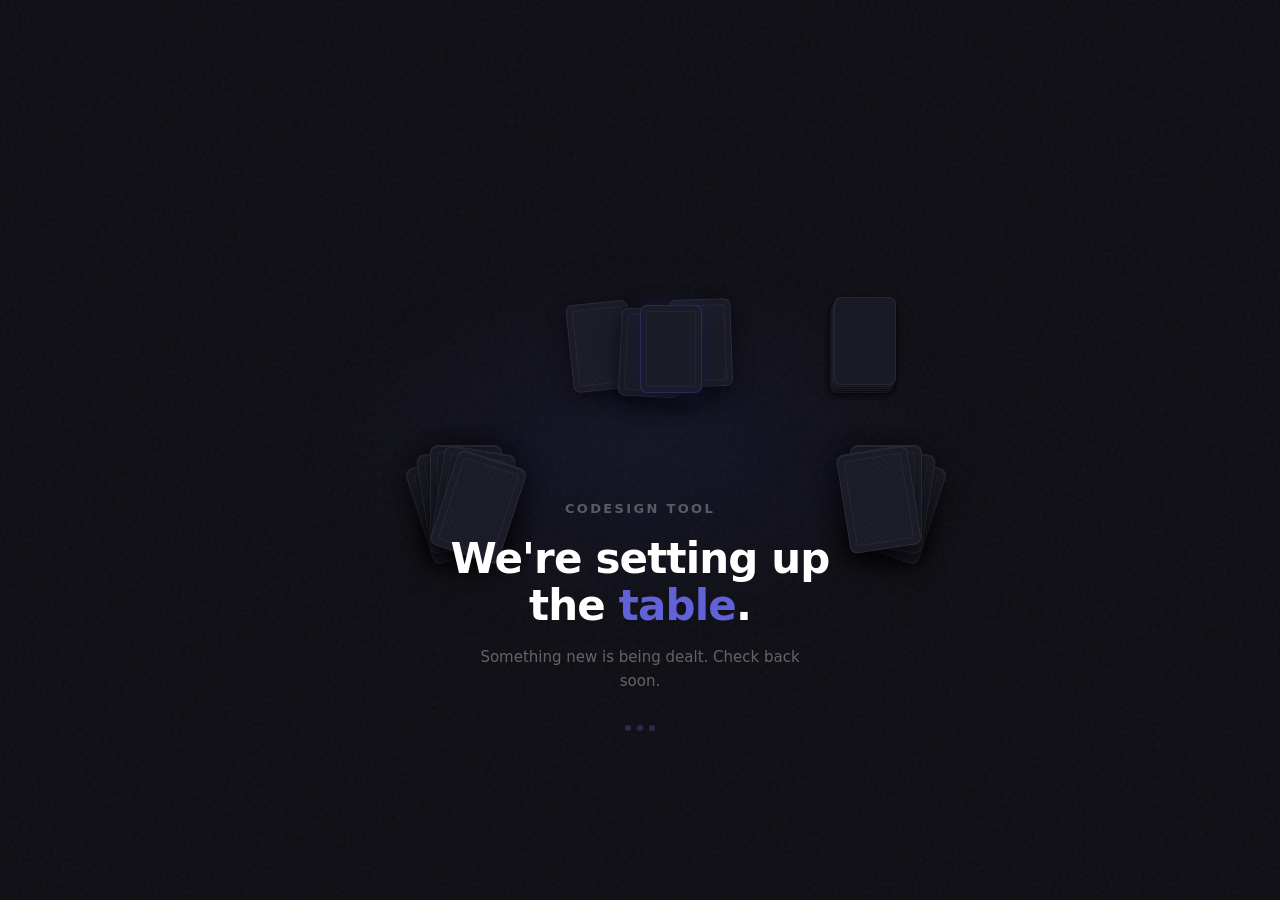
==== commit 8dfe51a1: "Add WIP landing page and rename original index to home.html Co-Authored-By: Claude Sonnet 4.6 <norep" ====
--- a/index.html
+++ b/index.html
@@ -3,465 +3,359 @@
 <head>
 <meta charset="utf-8">
 <meta name="viewport" content="width=device-width, initial-scale=1">
-<title>CoDesign Tool , Home v2</title>
-<link rel="preconnect" href="https://fonts.googleapis.com">
-<link rel="preconnect" href="https://fonts.gstatic.com" crossorigin>
-<link href="https://fonts.googleapis.com/css2?family=Nunito:wght@400;600;700;800;900&display=swap" rel="stylesheet">
+<title>CoDesign Tool — Coming Soon</title>
 <style>
-:root {
-  --t-xs:12px;--t-sm:13px;--t-base:15px;--t-18:18px;--t-22:22px;
-  --t-36:36px;--t-48:48px;--t-60:60px;
-  --sp-1:8px;--sp-2:16px;--sp-3:24px;--sp-4:32px;
-  --sp-6:48px;--sp-8:64px;--sp-12:96px;--sp-16:128px;
-  --r-xl:32px;--r-lg:24px;--r-md:18px;--r-sm:12px;--r-pill:999px;
-  --bg:#FFFFFF;--panel:#F5F7F8;--surface:#FFFFFF;
-  --slot:#E6EFF1;
-  --ink:#1B1B20;--ink-soft:#4A4A52;--muted:#8A8A94;--hair:rgba(20,20,25,.08);
-  --brand:#3F40A1;--brand-d:#2A2B96;--brand-l:#ECECF7;
-  --warm:#C6681B;--warm-d:#C05702;--warm-l:#FBF0E7;
-  --s1:#1A7180;--s1-l:#E6EFF1;
-  --s2:#C6681B;--s2-l:#F9EEE6;
-  --s3:#B11A1A;--s3-l:#F6E6E6;
-  --s4:#3F40A1;--s4-l:#EAEAF5;
-  --s5:#353351;--s5-l:#E9E8EC;
-  --s6:#8D306C;--s6-l:#F5E6F0;
-  --el-xs:0 2px 8px -4px rgba(20,20,30,.12);
-  --el-sm:0 4px 16px -8px rgba(20,20,30,.14);
-  --el-md:0 10px 32px -12px rgba(20,20,30,.18);
-  --el-lg:0 20px 48px -16px rgba(20,20,30,.22);
-  --ease-out:cubic-bezier(.2,.7,.2,1);
-  --dur-fast:160ms;--dur-mid:260ms;--dur-slow:440ms;
-}
-*,*::before,*::after{box-sizing:border-box;margin:0;padding:0}
-html{scroll-behavior:smooth}
-body{font-family:"Nunito",system-ui,sans-serif;background:var(--bg);color:var(--ink);font-size:var(--t-base);line-height:1.6;-webkit-font-smoothing:antialiased;overflow-x:hidden}
-a{text-decoration:none;color:inherit}
-
-/* NAV */
-.nav{position:fixed;top:var(--sp-2);left:50%;transform:translateX(-50%);width:calc(100% - 48px);max-width:1060px;z-index:100;display:flex;align-items:center;gap:var(--sp-2);background:rgba(255,255,255,.9);backdrop-filter:blur(16px);border:1px solid var(--hair);border-radius:var(--r-pill);padding:10px 10px 10px var(--sp-3);box-shadow:var(--el-sm);transition:box-shadow var(--dur-mid) var(--ease-out)}
-.nav.scrolled{box-shadow:var(--el-md)}
-.nav .logo-svg{height:30px;width:auto}
-.nav-links{margin-left:auto;display:flex;align-items:center;gap:2px}
-.nav-links a{font-size:var(--t-sm);font-weight:700;color:var(--ink-soft);padding:8px 14px;border-radius:var(--r-pill);transition:background var(--dur-fast),color var(--dur-fast)}
-
-
-/* sliding pill , si sposta fluidamente tra le voci attive */
-.nav-links{position:relative}
-.nav-pill{
-  position:absolute;
-  top:50%;transform:translateY(-50%);
-  height:36px;border-radius:var(--r-pill);
-  background:var(--brand);
-  pointer-events:none;
-  transition:left 360ms cubic-bezier(0.34,1.20,0.64,1),
-             width 360ms cubic-bezier(0.34,1.20,0.64,1),
-             opacity 200ms ease;
-  opacity:0;
-  z-index:0;
-}
-.nav-links a{position:relative;z-index:1}
-.nav-links a.active{color:#fff !important;font-weight:700}
-.nav-links a:not(.active):hover{background:var(--brand);color:#fff}
-/* contact section cards */
-.contact-cards{display:grid;grid-template-columns:repeat(2,1fr);gap:var(--sp-2)}
-@media(max-width:640px){.contact-cards{grid-template-columns:1fr}}
-.contact-card{display:flex;align-items:center;gap:var(--sp-3);background:rgba(255,255,255,.1);border:1px solid rgba(255,255,255,.15);border-radius:var(--r-lg);padding:var(--sp-3) var(--sp-4);color:#fff;text-decoration:none;transition:background var(--dur-fast) var(--ease-out),border-color var(--dur-fast),transform var(--dur-fast)}
-.contact-card:hover{background:rgba(255,255,255,.18);border-color:rgba(255,255,255,.3);transform:translateY(-2px)}
-.cc-icon{width:40px;height:40px;border-radius:var(--r-md);background:rgba(255,255,255,.15);display:flex;align-items:center;justify-content:center;flex:none}
-.cc-icon svg{width:20px;height:20px}
-.cc-body{flex:1;display:flex;flex-direction:column;gap:2px}
-.cc-body b{font-size:var(--t-base);font-weight:800;line-height:1.2}
-.cc-body span{font-size:var(--t-sm);opacity:.75;font-weight:400}
-.cc-arrow{width:18px;height:18px;flex:none;opacity:.6;transition:transform var(--dur-fast) var(--ease-out)}
-.contact-card:hover .cc-arrow{transform:translateX(4px);opacity:1}
-.nav-icon{display:block;width:32px;height:32px;flex:none}
-.logo-desktop{display:block}
-.logo-mobile{display:none}
-@media(max-width:640px){
-  .logo-desktop{display:none}
-  .logo-mobile{display:block}
-}
-.hero-logo{height:56px;width:auto;display:block;margin:0 auto var(--sp-3)}
-
-/* HERO */
-.hero{min-height:100vh;display:flex;flex-direction:column;align-items:center;justify-content:center;padding:120px var(--sp-4) 0;text-align:center;background:var(--bg);position:relative;overflow:hidden}
-.hero::before{content:"";position:absolute;inset:0;z-index:0;background-image:radial-gradient(circle,rgba(63,64,161,.07) 1px,transparent 1px);background-size:28px 28px;mask-image:radial-gradient(ellipse 80% 60% at 50% 40%,black 20%,transparent 100%)}
-.hero-copy{position:relative;z-index:1;max-width:680px}
-.hero-eyebrow{display:inline-flex;align-items:center;gap:8px;background:var(--s1-l);color:var(--s1);font-size:var(--t-xs);font-weight:800;letter-spacing:.1em;text-transform:uppercase;padding:7px 16px;border-radius:var(--r-pill);margin-bottom:var(--sp-3);animation:fadeUp var(--dur-slow) var(--ease-out) .1s both}
-
-.hero h1{font-size:var(--t-60);font-weight:800;letter-spacing:-.02em;line-height:1.05;margin-bottom:var(--sp-3);animation:fadeUp var(--dur-slow) var(--ease-out) .18s both}
-.hero h1 .accent{color:var(--brand)}
-.hero .lede{font-size:var(--t-18);color:var(--ink-soft);max-width:50ch;margin:0 auto var(--sp-6);font-weight:400;line-height:1.55;animation:fadeUp var(--dur-slow) var(--ease-out) .26s both}
-.hero-actions{display:flex;justify-content:center;gap:var(--sp-2);flex-wrap:wrap;align-items:center;animation:fadeUp var(--dur-slow) var(--ease-out) .34s both}
-.btn{display:inline-flex;align-items:center;gap:8px;height:52px;padding:0 var(--sp-4);border-radius:var(--r-pill);font-family:inherit;font-size:var(--t-base);font-weight:700;cursor:pointer;border:none;overflow:hidden;transition:transform var(--dur-fast) var(--ease-out),box-shadow var(--dur-fast) var(--ease-out),background var(--dur-fast)}
-.btn .ico{width:18px;height:18px;flex:none}
-.btn:active{transform:translateY(1px) !important}
-.btn-primary{background:var(--brand);color:#fff;box-shadow:0 8px 24px -8px rgba(63,64,161,.50)}
-.btn-primary:hover{background:var(--brand-d);box-shadow:0 12px 32px -8px rgba(63,64,161,.60);transform:translateY(-2px)}
-.btn-ghost{background:var(--bg);color:var(--muted);border:1.5px dashed rgba(20,20,25,.20);cursor:not-allowed;opacity:.75;font-size:var(--t-sm)}
-.soon-pill{font-size:10px;font-weight:800;letter-spacing:.07em;text-transform:uppercase;background:rgba(20,20,25,.08);color:var(--muted);padding:3px 8px;border-radius:var(--r-pill)}
-.hero-meta{display:flex;justify-content:center;align-items:center;gap:var(--sp-2);margin-top:var(--sp-3);font-size:var(--t-sm);color:var(--muted);font-weight:600;animation:fadeUp var(--dur-slow) var(--ease-out) .42s both;flex-wrap:wrap}
-.badge{font-weight:800;color:var(--warm-d);background:var(--warm-l);padding:4px 11px;border-radius:var(--r-pill);font-size:var(--t-xs)}
-
-/* DECK , three-layer */
-.deck-wrap{position:relative;width:100%;max-width:820px;height:300px;margin:var(--sp-2) auto 0;z-index:1;animation:fadeUp var(--dur-slow) var(--ease-out) .5s both}
-.gcard{position:absolute;left:50%;bottom:0}
-.gcard-in{animation:cardIn var(--dur-slow) var(--ease-out) both}
-@keyframes cardIn{from{opacity:0;transform:translateY(24px) scale(.95)}to{opacity:1;transform:none}}
-.gcard-face{width:178px;height:235px;border-radius:var(--r-lg);padding:var(--sp-2) var(--sp-2) 14px;color:#fff;cursor:pointer;box-shadow:var(--el-md);display:flex;flex-direction:column;justify-content:center;align-items:center;gap:12px;transition:transform var(--dur-mid) var(--ease-out),box-shadow var(--dur-mid) var(--ease-out)}
-.c1{transform:translateX(-355px);z-index:1}.c2{transform:translateX(-202px);z-index:2}.c3{transform:translateX(-89px) translateY(-17px);z-index:4}.c4{transform:translateX(31px);z-index:3}.c5{transform:translateX(185px);z-index:1}
-.c1 .gcard-face{transform:rotate(-12deg)}.c2 .gcard-face{transform:rotate(-5deg)}.c3 .gcard-face{transform:rotate(0deg)}.c4 .gcard-face{transform:rotate(5deg)}.c5 .gcard-face{transform:rotate(12deg)}
-.gcard:hover{z-index:20}
-.gcard:hover .gcard-face{transform:rotate(0deg) translateY(-16px) scale(1.04);box-shadow:var(--el-lg)}
-.c1 .gcard-in{animation-delay:.52s}.c2 .gcard-in{animation-delay:.60s}.c3 .gcard-in{animation-delay:.68s}.c4 .gcard-in{animation-delay:.76s}.c5 .gcard-in{animation-delay:.84s}
-.card-top{width:44px;height:44px;border-radius:var(--r-sm);background:rgba(255,255,255,.22);display:flex;align-items:center;justify-content:center;margin:0 auto}
-.card-top svg{width:24px;height:24px;stroke:#fff;fill:none;stroke-width:1.6}
-.card-bottom{text-align:center;display:flex;flex-direction:column;align-items:center;gap:4px}
-.card-cat{font-size:9px;font-weight:400;letter-spacing:.1em;text-transform:uppercase;opacity:.8;margin-bottom:4px}
-.card-kw{font-size:18px;font-weight:700;line-height:1.2;text-transform:uppercase}
-.card-kw small{display:block;font-size:13px;font-weight:400;opacity:.8;margin-top:2px;text-transform:none}
-
-/* REVEAL */
-.reveal{opacity:0;transform:translateY(24px);transition:opacity var(--dur-slow) var(--ease-out),transform var(--dur-slow) var(--ease-out)}
-.reveal.visible{opacity:1;transform:none}
-.reveal-delay-1{transition-delay:70ms}.reveal-delay-2{transition-delay:140ms}.reveal-delay-3{transition-delay:210ms}.reveal-delay-4{transition-delay:280ms}
-
-/* SECTIONS */
-.section{padding:var(--sp-16) var(--sp-4)}.section.alt{background:var(--panel)}
-.section-inner{max-width:1060px;margin:0 auto}
-.section-eyebrow{display:inline-block;font-size:var(--t-xs);font-weight:800;letter-spacing:.12em;text-transform:uppercase;color:var(--brand);background:var(--brand-l);padding:5px 12px;border-radius:var(--r-pill);margin-bottom:var(--sp-2)}
-.section-title{font-size:var(--t-36);font-weight:800;letter-spacing:-.02em;line-height:1.1;margin-bottom:var(--sp-2)}
-.section-lede{font-size:var(--t-18);color:var(--ink-soft);font-weight:400;max-width:54ch;line-height:1.55;margin-bottom:var(--sp-8)}
-.section-link{display:inline-flex;align-items:center;gap:6px;font-size:var(--t-sm);font-weight:700;color:var(--brand)}
-.section-link svg{width:16px;height:16px;transition:transform var(--dur-fast) var(--ease-out)}
-.section-link:hover svg{transform:translateX(4px)}
-.two-col{display:grid;grid-template-columns:1fr 1fr;gap:var(--sp-8);align-items:center}
-@media(max-width:760px){.two-col{grid-template-columns:1fr}}
-
-/* CANVAS GRID , app's playing surface */
-.canvas-grid{display:grid;grid-template-columns:repeat(3,1fr);gap:var(--sp-2);padding:var(--sp-3);background:var(--panel);border-radius:var(--r-xl);border:1px solid var(--hair)}
-.slot{background:var(--slot);border-radius:var(--r-md);aspect-ratio:3/4;display:flex;flex-direction:column;align-items:center;justify-content:space-between;padding:14px 10px 12px;cursor:pointer;transition:transform var(--dur-mid) var(--ease-out),box-shadow var(--dur-mid) var(--ease-out)}
-.slot.filled{color:#fff;box-shadow:var(--el-sm)}
-.slot:hover{transform:translateY(-4px);box-shadow:var(--el-md)}
-.slot-icon{width:36px;height:36px;border-radius:10px;background:rgba(255,255,255,.22);display:flex;align-items:center;justify-content:center}
-.slot-icon svg{width:20px;height:20px;stroke:#fff;fill:none;stroke-width:1.7}
-.slot-cat{font-size:8.5px;font-weight:800;letter-spacing:.1em;text-transform:uppercase;opacity:.8;text-align:center}
-.slot-title{font-size:12px;font-weight:800;text-align:center;line-height:1.2}
-
-/* STATS */
-.stats-grid{display:grid;grid-template-columns:repeat(3,1fr);gap:var(--sp-3);margin-bottom:var(--sp-6)}
-@media(max-width:660px){.stats-grid{grid-template-columns:1fr}}
-.stat-card{background:var(--surface);border:1px solid var(--hair);border-radius:var(--r-lg);padding:var(--sp-4);box-shadow:var(--el-xs)}
-.stat-num{font-size:var(--t-60);font-weight:800;letter-spacing:-.025em;color:var(--brand);line-height:1}
-.stat-num .unit{font-size:var(--t-36)}
-.stat-label{font-size:var(--t-sm);color:var(--ink-soft);font-weight:400;margin-top:var(--sp-1)}
-.stat-source{font-size:var(--t-xs);color:var(--muted);margin-top:var(--sp-2)}
-
-/* STEPS */
-.steps{display:flex;flex-direction:column;gap:var(--sp-3)}
-.step{display:flex;gap:var(--sp-3);align-items:flex-start}
-.step-n{width:38px;height:38px;border-radius:50%;background:var(--brand);color:#fff;font-weight:800;font-size:var(--t-sm);display:flex;align-items:center;justify-content:center;flex:none}
-.step h3{font-size:var(--t-18);font-weight:700;margin-bottom:3px}
-.step p{font-size:var(--t-sm);color:var(--ink-soft);font-weight:400}
-
-/* CITE */
-.dl-grid{display:grid;grid-template-columns:1.2fr .8fr;gap:var(--sp-6);align-items:center}
-@media(max-width:700px){.dl-grid{grid-template-columns:1fr}}
-.cite-box{background:var(--panel);border:1px solid var(--hair);border-radius:var(--r-lg);padding:var(--sp-3)}
-.cite-label{font-size:var(--t-xs);font-weight:800;letter-spacing:.1em;text-transform:uppercase;color:var(--muted);margin-bottom:var(--sp-1)}
-.cite-box pre{font-size:12px;font-family:ui-monospace,Menlo,monospace;color:var(--ink-soft);white-space:pre-wrap;line-height:1.65}
-
-/* FOOTER */
-.footer{background:var(--ink);color:rgba(255,255,255,.65);padding:var(--sp-8) var(--sp-4) var(--sp-6)}
-.footer-inner{max-width:1060px;margin:0 auto;display:grid;grid-template-columns:1fr 1fr 1fr;gap:var(--sp-8)}
-@media(max-width:700px){.footer-inner{grid-template-columns:1fr;gap:var(--sp-4)}}
-.footer-brand .logo-svg{height:28px;filter:brightness(0) invert(1);opacity:.85}
-.footer-brand p{font-size:var(--t-sm);margin-top:var(--sp-2);line-height:1.55;font-weight:400}
-.footer h4{font-size:var(--t-xs);font-weight:800;letter-spacing:.1em;text-transform:uppercase;color:rgba(255,255,255,.35);margin-bottom:var(--sp-2)}
-.footer a{display:block;font-size:var(--t-sm);font-weight:400;color:rgba(255,255,255,.65);margin-bottom:6px;transition:color var(--dur-fast)}
-.footer a:hover{color:#fff}
-.footer-bottom{max-width:1060px;margin:var(--sp-6) auto 0;border-top:1px solid rgba(255,255,255,.08);padding-top:var(--sp-3);display:flex;justify-content:space-between;align-items:center;flex-wrap:wrap;gap:var(--sp-2);font-size:var(--t-xs);font-weight:600;color:rgba(255,255,255,.35)}
-.eu-badge{font-size:10px;font-weight:700;color:rgba(255,255,255,.45);border:1px solid rgba(255,255,255,.15);border-radius:6px;padding:3px 8px}
-.eu-logos{display:flex;gap:8px;flex-wrap:wrap;align-items:center}
-
-@keyframes fadeUp{from{opacity:0;transform:translateY(18px)}to{opacity:1;transform:none}}
-@media(prefers-reduced-motion:reduce){.gcard-in{animation:none !important}.reveal{opacity:1 !important;transform:none !important;transition:none !important}*{animation-duration:.01ms !important;transition-duration:.01ms !important}}
+  * { margin: 0; padding: 0; box-sizing: border-box; }
+
+  body {
+    min-height: 100vh;
+    background: #0e0e14;
+    display: flex;
+    flex-direction: column;
+    align-items: center;
+    justify-content: center;
+    font-family: system-ui, -apple-system, sans-serif;
+    overflow: hidden;
+    position: relative;
+  }
+
+  /* subtle noise grain */
+  body::before {
+    content: '';
+    position: fixed;
+    inset: 0;
+    background-image: url("data:image/svg+xml,%3Csvg viewBox='0 0 256 256' xmlns='http://www.w3.org/2000/svg'%3E%3Cfilter id='noise'%3E%3CfeTurbulence type='fractalNoise' baseFrequency='0.9' numOctaves='4' stitchTiles='stitch'/%3E%3C/filter%3E%3Crect width='100%25' height='100%25' filter='url(%23noise)' opacity='0.04'/%3E%3C/svg%3E");
+    pointer-events: none;
+    z-index: 0;
+  }
+
+  /* table felt glow */
+  .table-glow {
+    position: absolute;
+    width: 700px;
+    height: 400px;
+    background: radial-gradient(ellipse at center, rgba(63,64,161,0.12) 0%, transparent 70%);
+    border-radius: 50%;
+    top: 50%;
+    left: 50%;
+    transform: translate(-50%, -50%);
+    pointer-events: none;
+  }
+
+  /* ——— CARD STAGE ——— */
+  .stage {
+    position: relative;
+    width: 420px;
+    height: 280px;
+    margin-bottom: 56px;
+    z-index: 1;
+  }
+
+  .card {
+    position: absolute;
+    width: 72px;
+    height: 100px;
+    border-radius: 8px;
+    background: #1c1c28;
+    border: 1px solid rgba(255,255,255,0.07);
+    box-shadow: 0 8px 24px rgba(0,0,0,0.5), inset 0 1px 0 rgba(255,255,255,0.05);
+    transform-origin: center bottom;
+  }
+
+  /* faint card-back pattern */
+  .card::after {
+    content: '';
+    position: absolute;
+    inset: 6px;
+    border-radius: 4px;
+    border: 1px solid rgba(255,255,255,0.05);
+    background: repeating-linear-gradient(
+      45deg,
+      transparent,
+      transparent 4px,
+      rgba(255,255,255,0.02) 4px,
+      rgba(255,255,255,0.02) 5px
+    );
+  }
+
+  /* ——— HAND (fanned cards, left player) ——— */
+  .hand-left  { left: 10px;  bottom: 20px; }
+  .hand-right { right: 10px; bottom: 20px; }
+
+  .hand-left  .card:nth-child(1) { transform: rotate(-18deg) translateY(10px); animation: fan-left-1  3.2s ease-in-out infinite; }
+  .hand-left  .card:nth-child(2) { transform: rotate(-9deg)  translateY(4px);  animation: fan-left-2  3.2s ease-in-out infinite 0.1s; }
+  .hand-left  .card:nth-child(3) { transform: rotate(0deg);                    animation: fan-left-3  3.2s ease-in-out infinite 0.2s; }
+  .hand-left  .card:nth-child(4) { transform: rotate(9deg)   translateY(4px);  animation: fan-left-4  3.2s ease-in-out infinite 0.3s; }
+  .hand-left  .card:nth-child(5) { transform: rotate(18deg)  translateY(10px); animation: fan-left-5  3.2s ease-in-out infinite 0.4s; }
+
+  .hand-right .card:nth-child(1) { transform: rotate(18deg)  translateY(10px); animation: fan-right-1 3.5s ease-in-out infinite 0.6s; }
+  .hand-right .card:nth-child(2) { transform: rotate(9deg)   translateY(4px);  animation: fan-right-2 3.5s ease-in-out infinite 0.7s; }
+  .hand-right .card:nth-child(3) { transform: rotate(0deg);                    animation: fan-right-3 3.5s ease-in-out infinite 0.8s; }
+  .hand-right .card:nth-child(4) { transform: rotate(-9deg)  translateY(4px);  animation: fan-right-4 3.5s ease-in-out infinite 0.9s; }
+
+  /* ——— TABLE CARDS (played / face-down) ——— */
+  .table-area { position: absolute; left: 50%; top: 50%; transform: translate(-50%, -50%); }
+
+  .table-card {
+    position: absolute;
+    width: 62px;
+    height: 88px;
+    border-radius: 7px;
+    background: #1c1c28;
+    border: 1px solid rgba(255,255,255,0.07);
+    box-shadow: 0 6px 18px rgba(0,0,0,0.5);
+  }
+
+  .table-card::after {
+    content: '';
+    position: absolute;
+    inset: 5px;
+    border-radius: 3px;
+    border: 1px solid rgba(255,255,255,0.05);
+    background: repeating-linear-gradient(
+      45deg,
+      transparent,
+      transparent 4px,
+      rgba(255,255,255,0.02) 4px,
+      rgba(255,255,255,0.02) 5px
+    );
+  }
+
+  .tc1 { transform: rotate(-6deg)  translate(-70px, -10px); animation: table-wobble 4.1s ease-in-out infinite; }
+  .tc2 { transform: rotate(3deg)   translate(-20px, 5px);   animation: table-wobble 4.1s ease-in-out infinite 0.5s; }
+  .tc3 { transform: rotate(-2deg)  translate(30px,  -5px);  animation: table-wobble 4.1s ease-in-out infinite 1s; }
+
+  /* ——— FLYING CARD (being played) ——— */
+  .flying-card {
+    position: absolute;
+    width: 62px;
+    height: 88px;
+    border-radius: 7px;
+    background: #1c1c28;
+    border: 1px solid rgba(63,64,161,0.4);
+    box-shadow: 0 0 20px rgba(63,64,161,0.3), 0 8px 24px rgba(0,0,0,0.6);
+    left: 50%;
+    top: 50%;
+    animation: fly-card 3.8s ease-in-out infinite;
+  }
+
+  .flying-card::after {
+    content: '';
+    position: absolute;
+    inset: 5px;
+    border-radius: 3px;
+    border: 1px solid rgba(63,64,161,0.2);
+  }
+
+  /* ——— DECK (stack on right side) ——— */
+  .deck { position: absolute; right: 20px; top: 50%; transform: translateY(-50%); }
+
+  .deck-card {
+    position: absolute;
+    width: 62px;
+    height: 88px;
+    border-radius: 7px;
+    background: #1a1a26;
+    border: 1px solid rgba(255,255,255,0.06);
+    box-shadow: 0 2px 6px rgba(0,0,0,0.4);
+    animation: deck-breathe 5s ease-in-out infinite;
+  }
+
+  .deck-card:nth-child(1) { top: 0;   left: 0; }
+  .deck-card:nth-child(2) { top: -2px; left: 1px; }
+  .deck-card:nth-child(3) { top: -4px; left: 2px; }
+  .deck-card:nth-child(4) { top: -6px; left: 3px; }
+  .deck-card:nth-child(5) { top: -8px; left: 4px; animation-delay: 0.3s; }
+
+  /* ——— ANIMATIONS ——— */
+
+  @keyframes fan-left-1 {
+    0%,100% { transform: rotate(-18deg) translateY(10px); }
+    40%      { transform: rotate(-22deg) translateY(14px); }
+    70%      { transform: rotate(-14deg) translateY(6px); }
+  }
+  @keyframes fan-left-2 {
+    0%,100% { transform: rotate(-9deg) translateY(4px); }
+    40%     { transform: rotate(-12deg) translateY(7px); }
+    70%     { transform: rotate(-6deg)  translateY(2px); }
+  }
+  @keyframes fan-left-3 {
+    0%,100% { transform: rotate(0deg) translateY(0px); }
+    40%     { transform: rotate(-3deg) translateY(3px); }
+    70%     { transform: rotate(3deg)  translateY(-2px); }
+  }
+  @keyframes fan-left-4 {
+    0%,100% { transform: rotate(9deg) translateY(4px); }
+    40%     { transform: rotate(6deg)  translateY(2px); }
+    70%     { transform: rotate(12deg) translateY(7px); }
+  }
+  @keyframes fan-left-5 {
+    0%,100% { transform: rotate(18deg) translateY(10px); }
+    40%     { transform: rotate(14deg) translateY(6px); }
+    70%     { transform: rotate(22deg) translateY(14px); }
+  }
+
+  @keyframes fan-right-1 {
+    0%,100% { transform: rotate(18deg)  translateY(10px); }
+    50%     { transform: rotate(22deg)  translateY(14px); }
+  }
+  @keyframes fan-right-2 {
+    0%,100% { transform: rotate(9deg)   translateY(4px); }
+    50%     { transform: rotate(12deg)  translateY(7px); }
+  }
+  @keyframes fan-right-3 {
+    0%,100% { transform: rotate(0deg); }
+    50%     { transform: rotate(-4deg) translateY(3px); }
+  }
+  @keyframes fan-right-4 {
+    0%,100% { transform: rotate(-9deg)  translateY(4px); }
+    50%     { transform: rotate(-13deg) translateY(8px); }
+  }
+
+  @keyframes table-wobble {
+    0%,100% { opacity: 0.7; }
+    50%     { opacity: 0.9; }
+  }
+
+  @keyframes fly-card {
+    0%   { transform: translate(-50%, -50%) rotate(-5deg) scale(0.9); opacity: 0.3; }
+    20%  { transform: translate(-50%, -80%) rotate(8deg)  scale(1.05); opacity: 1; }
+    50%  { transform: translate(-50%, -50%) rotate(-2deg) scale(1); opacity: 1; }
+    80%  { transform: translate(-50%, -30%) rotate(5deg)  scale(0.95); opacity: 0.8; }
+    100% { transform: translate(-50%, -50%) rotate(-5deg) scale(0.9); opacity: 0.3; }
+  }
+
+  @keyframes deck-breathe {
+    0%,100% { transform: translateY(0px); }
+    50%     { transform: translateY(-3px); }
+  }
+
+  /* ——— HAND CONTAINERS ——— */
+  .hand {
+    position: absolute;
+    bottom: 0;
+    display: flex;
+  }
+
+  .hand-left  { left: 0; }
+  .hand-right { right: 0; }
+
+  /* ——— TEXT ——— */
+  .content {
+    position: relative;
+    z-index: 1;
+    text-align: center;
+  }
+
+  .logo-text {
+    font-size: 13px;
+    font-weight: 600;
+    letter-spacing: 0.18em;
+    text-transform: uppercase;
+    color: rgba(255,255,255,0.3);
+    margin-bottom: 20px;
+  }
+
+  h1 {
+    font-size: clamp(28px, 5vw, 42px);
+    font-weight: 700;
+    color: #ffffff;
+    letter-spacing: -0.02em;
+    line-height: 1.1;
+    margin-bottom: 16px;
+  }
+
+  h1 span {
+    color: #6162d8;
+  }
+
+  p {
+    font-size: 15px;
+    color: rgba(255,255,255,0.35);
+    line-height: 1.6;
+    max-width: 320px;
+    margin: 0 auto;
+  }
+
+  .dots {
+    display: inline-flex;
+    gap: 6px;
+    margin-top: 32px;
+  }
+
+  .dot {
+    width: 6px;
+    height: 6px;
+    border-radius: 50%;
+    background: #6162d8;
+    opacity: 0.3;
+    animation: dot-pulse 1.6s ease-in-out infinite;
+  }
+  .dot:nth-child(2) { animation-delay: 0.2s; }
+  .dot:nth-child(3) { animation-delay: 0.4s; }
+
+  @keyframes dot-pulse {
+    0%,100% { opacity: 0.2; transform: scale(0.8); }
+    50%     { opacity: 1;   transform: scale(1.1); }
+  }
 </style>
 </head>
 <body>
 
-<nav class="nav" id="nav">
-  <svg class="logo-svg logo-desktop" height="40" viewBox="0 0 821 265" fill="none" xmlns="http://www.w3.org/2000/svg" xmlns:xlink="http://www.w3.org/1999/xlink">
-<rect y="264.127" width="257.413" height="40.7783" transform="rotate(-90 0 264.127)" fill="url(#pattern0_1145_28409)"/>
-<path d="M143.401 80.7421C143.99 80.7421 144.58 80.8649 145.169 81.1105C145.759 81.3069 146.323 81.6753 146.864 82.2155L156.735 92.6029C152.413 98.251 146.986 102.524 140.454 105.421C133.971 108.27 126.285 109.694 117.396 109.694C109.243 109.694 101.925 108.319 95.4421 105.569C89.0082 102.769 83.5321 98.9385 79.0137 94.0763C74.5444 89.165 71.1065 83.3697 68.6999 76.6903C66.2934 69.9618 65.0901 62.6684 65.0901 54.8103C65.0901 46.8049 66.3916 39.4625 68.9946 32.7831C71.5976 26.0545 75.2565 20.2592 79.9714 15.397C84.6863 10.5348 90.3343 6.75306 96.9155 4.05183C103.497 1.35061 110.741 -5.00377e-06 118.648 -5.00377e-06C122.675 -5.00377e-06 126.457 0.368344 129.993 1.10504C133.578 1.79262 136.918 2.77489 140.012 4.05183C143.106 5.27967 145.955 6.77762 148.558 8.54569C151.161 10.3138 153.469 12.2292 155.483 14.2919L147.085 25.5634C146.544 26.251 145.906 26.8895 145.169 27.4788C144.432 28.0191 143.401 28.2892 142.075 28.2892C141.191 28.2892 140.356 28.0927 139.57 27.6998C138.784 27.3069 137.95 26.8404 137.066 26.3001C136.181 25.7108 135.199 25.0968 134.119 24.4584C133.087 23.7708 131.835 23.1569 130.362 22.6166C128.937 22.0273 127.243 21.5361 125.278 21.1432C123.363 20.7503 121.104 20.5539 118.501 20.5539C114.375 20.5539 110.593 21.3151 107.156 22.8376C103.767 24.3601 100.82 26.5948 98.3152 29.5416C95.8595 32.4393 93.9441 36.0245 92.569 40.2974C91.2429 44.5211 90.5799 49.3588 90.5799 54.8103C90.5799 60.311 91.3166 65.1978 92.79 69.4706C94.3125 73.7435 96.3507 77.3533 98.9046 80.3001C101.508 83.1978 104.528 85.4079 107.966 86.9304C111.404 88.4529 115.087 89.2141 119.016 89.2141C121.276 89.2141 123.338 89.1159 125.205 88.9195C127.071 88.6739 128.814 88.3055 130.435 87.8144C132.056 87.2742 133.578 86.5866 135.003 85.7517C136.427 84.8676 137.876 83.7626 139.349 82.4365C139.939 81.9454 140.577 81.5525 141.265 81.2578C141.952 80.914 142.664 80.7421 143.401 80.7421ZM270.507 54.8103C270.507 62.5702 269.156 69.7899 266.455 76.4693C263.803 83.1487 260.046 88.9686 255.184 93.929C250.321 98.8403 244.452 102.696 237.576 105.495C230.75 108.295 223.162 109.694 214.812 109.694C206.463 109.694 198.851 108.295 191.975 105.495C185.099 102.696 179.205 98.8403 174.294 93.929C169.432 88.9686 165.65 83.1487 162.949 76.4693C160.297 69.7899 158.971 62.5702 158.971 54.8103C158.971 47.0504 160.297 39.8308 162.949 33.1514C165.65 26.472 169.432 20.6767 174.294 15.7653C179.205 10.854 185.099 6.99863 191.975 4.19918C198.851 1.39972 206.463 -5.00377e-06 214.812 -5.00377e-06C223.162 -5.00377e-06 230.75 1.42428 237.576 4.27284C244.452 7.0723 250.321 10.9277 255.184 15.839C260.046 20.7503 263.803 26.5457 266.455 33.2251C269.156 39.9045 270.507 47.0996 270.507 54.8103ZM245.017 54.8103C245.017 49.5061 244.33 44.7421 242.954 40.5184C241.579 36.2455 239.59 32.6357 236.987 29.6889C234.433 26.7421 231.29 24.4829 227.557 22.9113C223.825 21.3397 219.576 20.5539 214.812 20.5539C209.999 20.5539 205.702 21.3397 201.92 22.9113C198.188 24.4829 195.02 26.7421 192.417 29.6889C189.863 32.6357 187.898 36.2455 186.523 40.5184C185.148 44.7421 184.461 49.5061 184.461 54.8103C184.461 60.1637 185.148 64.9768 186.523 69.2496C187.898 73.4734 189.863 77.0586 192.417 80.0054C195.02 82.9522 198.188 85.2114 201.92 86.783C205.702 88.3055 209.999 89.0668 214.812 89.0668C219.576 89.0668 223.825 88.3055 227.557 86.783C231.29 85.2114 234.433 82.9522 236.987 80.0054C239.59 77.0586 241.579 73.4734 242.954 69.2496C244.33 64.9768 245.017 60.1637 245.017 54.8103ZM382.552 54.8103C382.552 62.5702 381.201 69.7407 378.5 76.3219C375.848 82.854 372.091 88.5265 367.228 93.3396C362.366 98.1036 356.497 101.836 349.621 104.537C342.795 107.19 335.207 108.516 326.857 108.516H285.16V1.17871H326.857C335.207 1.17871 342.795 2.52933 349.621 5.23055C356.497 7.93177 362.366 11.6644 367.228 16.4284C372.091 21.1923 375.848 26.8649 378.5 33.4461C381.201 39.9781 382.552 47.0996 382.552 54.8103ZM357.062 54.8103C357.062 49.5061 356.374 44.7176 354.999 40.4447C353.624 36.1719 351.635 32.562 349.032 29.6153C346.478 26.6193 343.335 24.3356 339.602 22.764C335.87 21.1432 331.621 20.3329 326.857 20.3329H310.208V89.3615H326.857C331.621 89.3615 335.87 88.5757 339.602 87.004C343.335 85.3833 346.478 83.0995 349.032 80.1527C351.635 77.1568 353.624 73.5225 354.999 69.2496C356.374 64.9768 357.062 60.1637 357.062 54.8103ZM422.295 20.3329V45.3806H456.036V63.798H422.295V89.3615H466.35V108.516H397.248V1.17871L466.35 1.17871V20.3329H422.295ZM541.013 22.985C540.276 24.1637 539.491 25.0477 538.656 25.6371C537.87 26.2264 536.839 26.5211 535.562 26.5211C534.432 26.5211 533.204 26.1773 531.878 25.4897C530.601 24.753 529.128 23.9427 527.458 23.0586C525.837 22.1746 523.971 21.3888 521.859 20.7012C519.747 19.9645 517.341 19.5962 514.639 19.5962C509.974 19.5962 506.487 20.603 504.178 22.6166C501.919 24.5812 500.789 27.2578 500.789 30.6466C500.789 32.8076 501.477 34.6003 502.852 36.0245C504.227 37.4488 506.02 38.6766 508.23 39.708C510.489 40.7394 513.043 41.6971 515.892 42.5811C518.789 43.4161 521.736 44.3738 524.732 45.4543C527.728 46.4856 530.65 47.7135 533.499 49.1378C536.397 50.562 538.95 52.3792 541.161 54.5893C543.42 56.7994 545.237 59.5006 546.612 62.693C547.987 65.8362 548.675 69.6425 548.675 74.1118C548.675 79.0723 547.815 83.7135 546.096 88.0354C544.377 92.3574 541.873 96.1391 538.582 99.3806C535.341 102.573 531.313 105.102 526.5 106.969C521.736 108.786 516.309 109.694 510.219 109.694C506.879 109.694 503.466 109.351 499.979 108.663C496.541 107.975 493.201 107.018 489.96 105.79C486.719 104.513 483.674 103.015 480.825 101.296C477.976 99.577 475.496 97.6616 473.384 95.5497L480.751 83.9099C481.341 83.075 482.102 82.3874 483.035 81.8472C484.017 81.2578 485.073 80.9631 486.203 80.9631C487.676 80.9631 489.15 81.4297 490.623 82.3628C492.146 83.296 493.84 84.3274 495.706 85.457C497.622 86.5866 499.807 87.618 502.263 88.5511C504.719 89.4843 507.616 89.9508 510.956 89.9508C515.474 89.9508 518.986 88.9686 521.491 87.004C523.995 84.9904 525.248 81.8226 525.248 77.5006C525.248 74.9959 524.56 72.9577 523.185 71.386C521.81 69.8144 519.993 68.5129 517.734 67.4815C515.523 66.4502 512.994 65.5416 510.146 64.7558C507.297 63.9699 504.375 63.1105 501.379 62.1773C498.383 61.195 495.461 60.0163 492.612 58.6412C489.764 57.2169 487.21 55.3751 484.95 53.1159C482.74 50.8076 480.948 47.959 479.573 44.5702C478.197 41.1323 477.51 36.9086 477.51 31.899C477.51 27.8717 478.32 23.9427 479.941 20.1119C481.562 16.281 483.944 12.8677 487.087 9.87175C490.23 6.87584 494.086 4.49385 498.653 2.72577C503.221 0.908588 508.451 -5.00377e-06 514.345 -5.00377e-06C517.635 -5.00377e-06 520.828 0.270119 523.922 0.810366C527.065 1.3015 530.036 2.06275 532.836 3.09412C535.635 4.07639 538.238 5.27967 540.645 6.70394C543.1 8.07911 545.286 9.65074 547.201 11.4188L541.013 22.985ZM588.34 108.516H563.293V1.17871H588.34V108.516ZM660.617 52.8949H698.778V98.2019C693.278 102.229 687.409 105.151 681.171 106.969C674.983 108.786 668.5 109.694 661.722 109.694C652.882 109.694 644.827 108.319 637.559 105.569C630.339 102.769 624.151 98.9385 618.994 94.0763C613.837 89.165 609.859 83.3697 607.059 76.6903C604.26 69.9618 602.86 62.6684 602.86 54.8103C602.86 46.8049 604.186 39.4625 606.838 32.7831C609.49 26.0545 613.272 20.2592 618.183 15.397C623.144 10.5348 629.111 6.75306 636.085 4.05183C643.108 1.35061 650.942 -5.00377e-06 659.586 -5.00377e-06C664.055 -5.00377e-06 668.254 0.368344 672.183 1.10504C676.112 1.84174 679.722 2.84856 683.013 4.1255C686.353 5.40245 689.398 6.92496 692.148 8.69303C694.898 10.4611 697.354 12.3765 699.515 14.4393L692.295 25.4161C691.166 27.135 689.692 28.191 687.875 28.5839C686.107 28.9768 684.192 28.5348 682.129 27.2578C680.164 26.0791 678.298 25.0723 676.53 24.2374C674.811 23.3533 673.043 22.6412 671.226 22.1009C669.409 21.5607 667.493 21.1678 665.479 20.9222C663.466 20.6767 661.207 20.5539 658.702 20.5539C654.036 20.5539 649.837 21.3888 646.104 23.0586C642.372 24.6794 639.179 26.9877 636.527 29.9836C633.924 32.9795 631.911 36.5893 630.486 40.8131C629.062 44.9877 628.35 49.6534 628.35 54.8103C628.35 60.5075 629.136 65.5661 630.707 69.9863C632.279 74.4065 634.489 78.1391 637.338 81.1841C640.235 84.2291 643.673 86.562 647.651 88.1828C651.679 89.7544 656.123 90.5402 660.986 90.5402C663.982 90.5402 666.683 90.2455 669.089 89.6562C671.545 89.0668 673.927 88.281 676.235 87.2987V71.0177H665.627C664.055 71.0177 662.827 70.6002 661.943 69.7653C661.059 68.9304 660.617 67.8744 660.617 66.5975V52.8949ZM809.232 1.17871V108.516H796.266C794.351 108.516 792.73 108.221 791.404 107.632C790.127 106.993 788.85 105.913 787.573 104.39L736.962 40.371C737.159 42.2865 737.281 44.1528 737.331 45.97C737.429 47.738 737.478 49.4079 737.478 50.9795V108.516H715.524V1.17871H728.638C729.718 1.17871 730.627 1.22783 731.363 1.32605C732.1 1.42428 732.763 1.62073 733.352 1.91541C733.942 2.16098 734.507 2.52933 735.047 3.02046C735.587 3.51159 736.201 4.17462 736.889 5.00954L787.942 69.4706C787.696 67.4079 787.524 65.4188 787.426 63.5034C787.328 61.5388 787.279 59.6971 787.279 57.9781V1.17871H809.232Z" fill="#201C3F"/>
-<path d="M148.189 176.063H117.984V263.656H93.0837V176.063H62.879V156.319H148.189V176.063ZM263.743 209.951C263.743 217.711 262.393 224.93 259.691 231.61C257.039 238.289 253.282 244.109 248.42 249.07C243.558 253.981 237.689 257.836 230.813 260.636C223.986 263.435 216.398 264.835 208.049 264.835C199.7 264.835 192.087 263.435 185.211 260.636C178.335 257.836 172.442 253.981 167.53 249.07C162.668 244.109 158.887 238.289 156.185 231.61C153.533 224.93 152.207 217.711 152.207 209.951C152.207 202.191 153.533 194.971 156.185 188.292C158.887 181.613 162.668 175.817 167.53 170.906C172.442 165.995 178.335 162.139 185.211 159.34C192.087 156.54 199.7 155.141 208.049 155.141C216.398 155.141 223.986 156.565 230.813 159.413C237.689 162.213 243.558 166.068 248.42 170.98C253.282 175.891 257.039 181.686 259.691 188.366C262.393 195.045 263.743 202.24 263.743 209.951ZM238.253 209.951C238.253 204.647 237.566 199.883 236.191 195.659C234.816 191.386 232.826 187.776 230.223 184.83C227.67 181.883 224.526 179.624 220.794 178.052C217.061 176.48 212.813 175.694 208.049 175.694C203.236 175.694 198.938 176.48 195.157 178.052C191.424 179.624 188.256 181.883 185.653 184.83C183.099 187.776 181.135 191.386 179.76 195.659C178.384 199.883 177.697 204.647 177.697 209.951C177.697 215.304 178.384 220.117 179.76 224.39C181.135 228.614 183.099 232.199 185.653 235.146C188.256 238.093 191.424 240.352 195.157 241.924C198.938 243.446 203.236 244.207 208.049 244.207C212.813 244.207 217.061 243.446 220.794 241.924C224.526 240.352 227.67 238.093 230.223 235.146C232.826 232.199 234.816 228.614 236.191 224.39C237.566 220.117 238.253 215.304 238.253 209.951ZM383.744 209.951C383.744 217.711 382.394 224.93 379.693 231.61C377.04 238.289 373.283 244.109 368.421 249.07C363.559 253.981 357.69 257.836 350.814 260.636C343.987 263.435 336.399 264.835 328.05 264.835C319.701 264.835 312.088 263.435 305.212 260.636C298.337 257.836 292.443 253.981 287.532 249.07C282.669 244.109 278.888 238.289 276.187 231.61C273.534 224.93 272.208 217.711 272.208 209.951C272.208 202.191 273.534 194.971 276.187 188.292C278.888 181.613 282.669 175.817 287.532 170.906C292.443 165.995 298.337 162.139 305.212 159.34C312.088 156.54 319.701 155.141 328.05 155.141C336.399 155.141 343.987 156.565 350.814 159.413C357.69 162.213 363.559 166.068 368.421 170.98C373.283 175.891 377.04 181.686 379.693 188.366C382.394 195.045 383.744 202.24 383.744 209.951ZM358.255 209.951C358.255 204.647 357.567 199.883 356.192 195.659C354.817 191.386 352.828 187.776 350.225 184.83C347.671 181.883 344.528 179.624 340.795 178.052C337.062 176.48 332.814 175.694 328.05 175.694C323.237 175.694 318.94 176.48 315.158 178.052C311.425 179.624 308.257 181.883 305.654 184.83C303.101 187.776 301.136 191.386 299.761 195.659C298.386 199.883 297.698 204.647 297.698 209.951C297.698 215.304 298.386 220.117 299.761 224.39C301.136 228.614 303.101 232.199 305.654 235.146C308.257 238.093 311.425 240.352 315.158 241.924C318.94 243.446 323.237 244.207 328.05 244.207C332.814 244.207 337.062 243.446 340.795 241.924C344.528 240.352 347.671 238.093 350.225 235.146C352.828 232.199 354.817 228.614 356.192 224.39C357.567 220.117 358.255 215.304 358.255 209.951ZM463.08 243.765V263.656H398.398V156.319H423.298V243.765H463.08Z" fill="#201C3F"/>
-<path d="M269.369 53.5159L268.424 114.011L207.928 113.067L208.258 91.9549L213.458 92.0361C222.524 92.1777 231.275 88.7119 237.786 82.4012C241.01 79.2765 243.587 75.5471 245.369 71.4265C247.152 67.306 248.106 62.8748 248.176 58.3857L248.257 53.1862L269.369 53.5159Z" fill="#7172FF" stroke="white" stroke-width="10.4004"/>
-<path d="M271.989 210.041L273.836 149.567L334.311 151.414L333.666 172.518L328.468 172.359C319.405 172.082 310.603 175.417 303.999 181.63C300.729 184.707 298.097 188.397 296.253 192.491C294.409 196.584 293.389 201.001 293.252 205.488L293.093 210.686L271.989 210.041Z" fill="#E28428" stroke="white" stroke-width="10.4004"/>
-<defs>
-<pattern id="pattern0_1145_28409" patternContentUnits="objectBoundingBox" width="1" height="1">
-<use xlink:href="#image0_1145_28409" transform="matrix(0.00122234 0 0 0.00771605 -0.0679621 -0.25)"/>
-</pattern>
-<image id="image0_1145_28409" width="925" height="270" preserveAspectRatio="none" xlink:href="[data-uri]"/>
-</defs>
-</svg>
-
-  <svg class="nav-icon logo-mobile" height="32" width="32" viewBox="0 0 2901 2828" fill="none" xmlns="http://www.w3.org/2000/svg">
-<path d="M2770.9 1311.86C2770.9 1497.59 2738.57 1670.39 2673.92 1830.25C2610.44 1990.12 2520.51 2129.42 2404.14 2248.15C2287.77 2365.7 2147.29 2457.97 1982.72 2524.98C1819.33 2591.98 1637.71 2625.48 1437.88 2625.48C1238.04 2625.48 1055.84 2591.98 891.27 2524.98C726.7 2457.97 585.64 2365.7 468.089 2248.15C351.715 2129.42 261.201 1990.12 196.549 1830.25C133.072 1670.39 101.333 1497.59 101.333 1311.86C101.333 1126.13 133.072 953.331 196.549 793.463C261.201 633.594 351.715 494.885 468.089 377.335C585.64 259.785 726.7 167.508 891.27 100.505C1055.84 33.501 1238.04 -0.000862954 1437.88 -0.000862954C1637.71 -0.000862954 1819.33 34.0887 1982.72 102.268C2147.29 169.271 2287.77 261.548 2404.14 379.098C2520.51 496.648 2610.44 635.358 2673.92 795.226C2738.57 955.094 2770.9 1127.3 2770.9 1311.86ZM2160.81 1311.86C2160.81 1184.9 2144.35 1070.88 2111.44 969.788C2078.53 867.519 2030.92 781.12 1968.62 710.59C1907.49 640.06 1832.26 585.987 1742.92 548.371C1653.58 510.755 1551.9 491.947 1437.88 491.947C1322.68 491.947 1219.82 510.755 1129.31 548.371C1039.97 585.987 964.151 640.06 901.85 710.59C840.723 781.12 793.703 867.519 760.789 969.788C727.875 1070.88 711.418 1184.9 711.418 1311.86C711.418 1439.99 727.875 1555.19 760.789 1657.46C793.703 1758.55 840.723 1844.36 901.85 1914.89C964.151 1985.42 1039.97 2039.49 1129.31 2077.11C1219.82 2113.55 1322.68 2131.77 1437.88 2131.77C1551.9 2131.77 1653.58 2113.55 1742.92 2077.11C1832.26 2039.49 1907.49 1985.42 1968.62 1914.89C2030.92 1844.36 2078.53 1758.55 2111.44 1657.46C2144.35 1555.19 2160.81 1439.99 2160.81 1311.86Z" fill="#201C3F"/>
-<path d="M2774.17 1252.77L2751.55 2700.7L1303.62 2678.09L1311.51 2172.79L1435.96 2174.74C1652.96 2178.13 1862.41 2095.17 2018.25 1944.13C2095.41 1869.34 2157.09 1780.09 2199.76 1681.46C2242.43 1582.84 2265.25 1476.78 2266.93 1369.33L2268.87 1244.88L2774.17 1252.77Z" fill="#7172FF" stroke="white" stroke-width="248.93"/>
-</svg>
-
-  <div class="nav-links" id="nav-links">
-    <div class="nav-pill" id="nav-pill"></div>
-    <a href="#the-tool">The Tool</a>
-    <a href="#get-started">Get Started</a>
-    <a href="#documentation">Documentation</a>
-    <a href="#contact">Contact</a>
-  </div>
-</nav>
-
-<section class="hero" id="home">
-  <div class="hero-copy">
-    
-    <h1>Design heritage experiences, <span class="accent">together</span></h1>
-    <p class="lede">The CoDesign Tool is a card-based framework that makes collaborative design intuitive, empowering everyone to co-create engaging experiences regardless of their design background.</p>
-    <div class="hero-actions">
-      <a class="btn btn-primary" href="https://zenodo.org/records/15632510" target="_blank" rel="noopener">
-        <svg class="ico" viewBox="0 0 24 24" fill="none" stroke="currentColor" stroke-width="2.2" stroke-linecap="round" stroke-linejoin="round"><path d="M12 3v12m0 0l-4-4m4 4l4-4"/><path d="M4 17v2a2 2 0 0 0 2 2h12a2 2 0 0 0 2-2v-2"/></svg>
-        Download the paper version
-      </a>
-      <span class="btn btn-ghost">Web-app version <span class="soon-pill">COMING SOON</span></span>
-    </div>
-    <div class="hero-meta">
-      <span class="badge">CC BY 4.0</span>
-      <span>Free and open. Tested in museums and universities across Europe.</span>
-    </div>
-  </div>
-  <div class="deck-wrap">
-    <div class="gcard c1"><div class="gcard-in"><div class="gcard-face" style="background:var(--s1)"><div class="card-top"><svg viewBox="0 0 24 24"><rect x="4" y="4" width="16" height="16" rx="2"/><circle cx="12" cy="11" r="3"/></svg></div><div class="card-bottom"><div class="card-kw">Collaborative<small>Equal voices, shared decisions</small></div></div></div></div></div>
-    <div class="gcard c2"><div class="gcard-in"><div class="gcard-face" style="background:var(--s2)"><div class="card-top"><svg viewBox="0 0 24 24"><path d="M3 21h18M5 21V9l7-5 7 5v12"/><path d="M9 21v-6h6v6"/></svg></div><div class="card-bottom"><div class="card-kw">Goal-oriented<small>Institutions and visitors</small></div></div></div></div></div>
-    <div class="gcard c3"><div class="gcard-in"><div class="gcard-face" style="background:var(--s4)"><div class="card-top"><svg viewBox="0 0 24 24"><path d="M9 12l2 2 4-4"/><rect x="3" y="3" width="18" height="18" rx="2"/></svg></div><div class="card-bottom"><div class="card-kw">Structured<small>Stage-by-stage process</small></div></div></div></div></div>
-    <div class="gcard c4"><div class="gcard-in"><div class="gcard-face" style="background:var(--s3)"><div class="card-top"><svg viewBox="0 0 24 24"><path d="M12 21s-7-4.5-9-9a5 5 0 0 1 9-3 5 5 0 0 1 9 3c-2 4.5-9 9-9 9z"/></svg></div><div class="card-bottom"><div class="card-kw">Inclusive<small>No design background needed</small></div></div></div></div></div>
-    <div class="gcard c5"><div class="gcard-in"><div class="gcard-face" style="background:var(--s6)"><div class="card-top"><svg viewBox="0 0 24 24"><circle cx="12" cy="12" r="3"/><path d="M12 3v3M12 18v3M3 12h3M18 12h3"/></svg></div><div class="card-bottom"><div class="card-kw">Resilient<small>Stress-tested ideas</small></div></div></div></div></div>
-  </div>
-</section>
-
-<!-- S1: THE TOOL -->
-<section class="section" id="the-tool">
-  <div class="section-inner">
-    <div class="two-col">
-      <div>
-        <span class="section-eyebrow reveal">The Tool</span>
-        <h2 class="section-title reveal reveal-delay-1">Six stages. One shared direction.</h2>
-        <p class="section-lede reveal reveal-delay-2">The CoDesign Tool guides interdisciplinary teams through the full design arc, from identifying context and goals to ideating, storyboarding, and stress-testing their concept. Each stage has its own card deck.</p>
-        <a class="section-link reveal reveal-delay-3" href="/the-tool">Explore the tool <svg viewBox="0 0 24 24" fill="none" stroke="currentColor" stroke-width="2.5" stroke-linecap="round" stroke-linejoin="round"><path d="M5 12h14M12 5l7 7-7 7"/></svg></a>
-      </div>
-      <div class="canvas-grid reveal reveal-delay-1">
-        <div class="slot filled" style="background:var(--s1)"><div class="slot-icon"><svg viewBox="0 0 24 24"><rect x="4" y="4" width="16" height="16" rx="2"/><circle cx="12" cy="11" r="3"/></svg></div><div class="slot-cat">Stage 1</div><div class="slot-title">Context</div></div>
-        <div class="slot filled" style="background:var(--s2)"><div class="slot-icon"><svg viewBox="0 0 24 24"><path d="M3 21h18M5 21V9l7-5 7 5v12"/></svg></div><div class="slot-cat">Stage 2</div><div class="slot-title">Institutional Goals</div></div>
-        <div class="slot filled" style="background:var(--s3)"><div class="slot-icon"><svg viewBox="0 0 24 24"><path d="M12 21s-7-4.5-9-9a5 5 0 0 1 9-3 5 5 0 0 1 9 3c-2 4.5-9 9-9 9z"/></svg></div><div class="slot-cat">Stage 3</div><div class="slot-title">Audience Goals</div></div>
-        <div class="slot filled" style="background:var(--s4)"><div class="slot-icon"><svg viewBox="0 0 24 24"><path d="M9 12l2 2 4-4"/><rect x="3" y="3" width="18" height="18" rx="2"/></svg></div><div class="slot-cat">Stage 4</div><div class="slot-title">Design Brief</div></div>
-        <div class="slot filled" style="background:var(--s5)"><div class="slot-icon"><svg viewBox="0 0 24 24"><circle cx="12" cy="12" r="2"/><path d="M12 8v-2M12 18v-2M8 12H6M18 12h-2"/></svg></div><div class="slot-cat">Stage 5</div><div class="slot-title">Ideation</div></div>
-        <div class="slot filled" style="background:var(--s6)"><div class="slot-icon"><svg viewBox="0 0 24 24"><circle cx="12" cy="12" r="3"/><path d="M12 3v3M12 18v3M3 12h3M18 12h3"/></svg></div><div class="slot-cat">Stage 6</div><div class="slot-title">Disruption</div></div>
-      </div>
-    </div>
-  </div>
-</section>
-
-<!-- S2: GET STARTED -->
-<section class="section alt" id="get-started">
-  <div class="section-inner">
-    <div class="two-col">
-      <div>
-        <span class="section-eyebrow reveal">Get Started</span>
-        <h2 class="section-title reveal reveal-delay-1">Up and running in three steps.</h2>
-        <p class="section-lede reveal reveal-delay-2">No setup required beyond printing. A full session takes around two hours.</p>
-        <div class="steps">
-          <div class="step reveal reveal-delay-1"><div class="step-n">1</div><div><h3>Download and print</h3><p>Four PDF files from Zenodo: boards, cards, canvases, and instructions.</p></div></div>
-          <div class="step reveal reveal-delay-2"><div class="step-n">2</div><div><h3>Assemble your team</h3><p>Two to five people from different disciplines. No design expertise needed.</p></div></div>
-          <div class="step reveal reveal-delay-3"><div class="step-n">3</div><div><h3>Run the session</h3><p>Follow the boards stage by stage. The instruction panel guides you throughout.</p></div></div>
-        </div>
-        <a class="section-link reveal" style="margin-top:var(--sp-4);display:inline-flex" href="/get-started">Full guide: paper and web app <svg viewBox="0 0 24 24" fill="none" stroke="currentColor" stroke-width="2.5" stroke-linecap="round" stroke-linejoin="round"><path d="M5 12h14M12 5l7 7-7 7"/></svg></a>
-      </div>
-      <div class="reveal reveal-delay-2" style="display:flex;flex-direction:column;gap:var(--sp-2)">
-        <div style="background:var(--surface);border:1px solid var(--hair);border-radius:var(--r-lg);padding:var(--sp-4)">
-          <p style="font-size:var(--t-xs);font-weight:800;text-transform:uppercase;letter-spacing:.1em;color:var(--muted);margin-bottom:var(--sp-2)">What you need</p>
-          <ul style="font-size:var(--t-sm);color:var(--ink-soft);padding-left:18px;display:flex;flex-direction:column;gap:6px">
-            <li>A printer (A3 and A4)</li>
-            <li>A table large enough for two boards</li>
-            <li>Two to five participants</li>
-            <li>Around two to three hours</li>
-            <li>A heritage asset to design around</li>
-          </ul>
-        </div>
-        <div style="background:var(--brand-l);border:1px solid rgba(63,64,161,.18);border-radius:var(--r-lg);padding:var(--sp-3)">
-          <p style="font-size:var(--t-xs);font-weight:800;text-transform:uppercase;letter-spacing:.1em;color:var(--brand-d);margin-bottom:4px">CC BY 4.0</p>
-          <p style="font-size:var(--t-sm);color:var(--brand-d);line-height:1.5">Free to use, adapt, and share with attribution. All files on Zenodo.</p>
-        </div>
-      </div>
-    </div>
-  </div>
-</section>
-
-<!-- S3: DOCUMENTATION -->
-<section class="section" id="documentation">
-  <div class="section-inner">
-    <div class="two-col">
-      <div>
-        <span class="section-eyebrow reveal">Documentation</span>
-        <h2 class="section-title reveal reveal-delay-1">From VisitorBox to the CoDesign Tool.</h2>
-        <p class="section-lede reveal reveal-delay-2">Four rounds of co-design workshops across European museums, universities, and research institutions. Here is what the numbers say.</p>
-        <div class="stats-grid" style="grid-template-columns:1fr;max-width:400px">
-          <div class="stat-card reveal"><div class="stat-num" data-target="90"><span>0</span>%</div><div class="stat-label">found the Disruption stage useful or extremely useful</div><div class="stat-source">EV3, n=29, 2024-25</div></div>
-          <div class="stat-card reveal reveal-delay-1"><div class="stat-num" data-target="86"><span>0</span>%</div><div class="stat-label">revised their design concept after the Disruption stage</div><div class="stat-source">EV3, n=29, 2024-25</div></div>
-          <div class="stat-card reveal reveal-delay-2"><div class="stat-num" data-target="2"><span>0</span><span class="unit">hrs</span></div><div class="stat-label">faster to complete vs the original VisitorBox</div><div class="stat-source">EV2, 2023-24</div></div>
-        </div>
-        <a class="section-link reveal" style="margin-top:var(--sp-4);display:inline-flex" href="/documentation">Read the full story <svg viewBox="0 0 24 24" fill="none" stroke="currentColor" stroke-width="2.5" stroke-linecap="round" stroke-linejoin="round"><path d="M5 12h14M12 5l7 7-7 7"/></svg></a>
-      </div>
-      <div class="reveal reveal-delay-2" style="display:flex;flex-direction:column;gap:var(--sp-3)">
-        <div style="background:var(--panel);border:1px solid var(--hair);border-radius:var(--r-lg);padding:var(--sp-4)">
-          <p style="font-size:var(--t-xs);font-weight:800;text-transform:uppercase;letter-spacing:.1em;color:var(--muted);margin-bottom:var(--sp-3)">Publications</p>
-          <ul style="font-size:var(--t-sm);color:var(--ink-soft);padding-left:18px;display:flex;flex-direction:column;gap:6px;list-style:none;padding-left:0">
-            <li style="padding:8px 0;border-bottom:1px solid var(--hair)">The CoDesign Tool , HCII 2025, Springer LNCS</li>
-            <li style="padding:8px 0;border-bottom:1px solid var(--hair)">Comparing Immersive and Non-Immersive VR , Brain Sciences 2025</li>
-            <li style="padding:8px 0">Designing hybrid XR narrative applications , DAACH 2025</li>
-          </ul>
-        </div>
-        <div style="display:flex;gap:var(--sp-2)">
-          <a href="https://zenodo.org/records/15632510" target="_blank" rel="noopener" style="flex:1;background:var(--panel);border:1px solid var(--hair);border-radius:var(--r-md);padding:var(--sp-3);text-align:center;font-size:var(--t-sm);font-weight:700;color:var(--ink-soft);transition:background var(--dur-fast)">Zenodo</a>
-          <a href="https://github.com/perceive-horizon" target="_blank" rel="noopener" style="flex:1;background:var(--panel);border:1px solid var(--hair);border-radius:var(--r-md);padding:var(--sp-3);text-align:center;font-size:var(--t-sm);font-weight:700;color:var(--ink-soft);transition:background var(--dur-fast)">GitHub</a>
-        </div>
-      </div>
-    </div>
-  </div>
-</section>
-
-<section class="section" id="contact-section" style="background:var(--brand);color:#fff">
-  <div class="section-inner">
-    <p style="font-size:var(--t-xs);font-weight:800;letter-spacing:.12em;text-transform:uppercase;opacity:.7;margin-bottom:var(--sp-2)">Get in touch</p>
-    <h2 style="font-size:var(--t-36);font-weight:900;letter-spacing:-.02em;line-height:1.1;margin-bottom:var(--sp-2);max-width:18ch">Ready to run your first co-design session?</h2>
-    <p style="font-size:var(--t-18);opacity:.8;font-weight:400;max-width:52ch;margin-bottom:var(--sp-8);line-height:1.55">Whether you want to adopt the tool, invite us to a workshop, or join the research network, we want to hear from you.</p>
-    <div class="contact-cards">
-      <a class="contact-card" href="#contact">
-        <div class="cc-icon"><svg viewBox="0 0 24 24" fill="none" stroke="currentColor" stroke-width="1.8" stroke-linecap="round" stroke-linejoin="round"><path d="M4 4h16c1.1 0 2 .9 2 2v12c0 1.1-.9 2-2 2H4c-1.1 0-2-.9-2-2V6c0-1.1.9-2 2-2z"/><polyline points="22,6 12,13 2,6"/></svg></div>
-        <div class="cc-body"><b>Write to us</b><span>Questions, feedback, or just hello</span></div>
-        <svg class="cc-arrow" viewBox="0 0 24 24" fill="none" stroke="currentColor" stroke-width="2" stroke-linecap="round" stroke-linejoin="round"><path d="M5 12h14M12 5l7 7-7 7"/></svg>
-      </a>
-      <a class="contact-card" href="#contact">
-        <div class="cc-icon"><svg viewBox="0 0 24 24" fill="none" stroke="currentColor" stroke-width="1.8" stroke-linecap="round" stroke-linejoin="round"><rect x="3" y="4" width="18" height="18" rx="2"/><line x1="16" y1="2" x2="16" y2="6"/><line x1="8" y1="2" x2="8" y2="6"/><line x1="3" y1="10" x2="21" y2="10"/></svg></div>
-        <div class="cc-body"><b>Schedule a session</b><span>We facilitate your first workshop</span></div>
-        <svg class="cc-arrow" viewBox="0 0 24 24" fill="none" stroke="currentColor" stroke-width="2" stroke-linecap="round" stroke-linejoin="round"><path d="M5 12h14M12 5l7 7-7 7"/></svg>
-      </a>
-      <a class="contact-card" href="#contact">
-        <div class="cc-icon"><svg viewBox="0 0 24 24" fill="none" stroke="currentColor" stroke-width="1.8" stroke-linecap="round" stroke-linejoin="round"><path d="M17 21v-2a4 4 0 0 0-4-4H5a4 4 0 0 0-4 4v2"/><circle cx="9" cy="7" r="4"/><path d="M23 21v-2a4 4 0 0 0-3-3.87"/><path d="M16 3.13a4 4 0 0 1 0 7.75"/></svg></div>
-        <div class="cc-body"><b>Join the research</b><span>Collaborate on future versions</span></div>
-        <svg class="cc-arrow" viewBox="0 0 24 24" fill="none" stroke="currentColor" stroke-width="2" stroke-linecap="round" stroke-linejoin="round"><path d="M5 12h14M12 5l7 7-7 7"/></svg>
-      </a>
-      <a class="contact-card" href="#contact">
-        <div class="cc-icon"><svg viewBox="0 0 24 24" fill="none" stroke="currentColor" stroke-width="1.8" stroke-linecap="round" stroke-linejoin="round"><circle cx="12" cy="12" r="10"/><line x1="12" y1="8" x2="12" y2="12"/><line x1="12" y1="16" x2="12.01" y2="16"/></svg></div>
-        <div class="cc-body"><b>Credits and partners</b><span>The team and institutions behind the tool</span></div>
-        <svg class="cc-arrow" viewBox="0 0 24 24" fill="none" stroke="currentColor" stroke-width="2" stroke-linecap="round" stroke-linejoin="round"><path d="M5 12h14M12 5l7 7-7 7"/></svg>
-      </a>
-    </div>
-  </div>
-</section>
-
-<footer class="footer" id="contact">
-  <div class="footer-inner">
-    <div class="footer-brand"><svg class="logo-svg" height="40" viewBox="0 0 821 265" fill="none" xmlns="http://www.w3.org/2000/svg" xmlns:xlink="http://www.w3.org/1999/xlink">
-<rect y="264.127" width="257.413" height="40.7783" transform="rotate(-90 0 264.127)" fill="url(#pattern0_1145_28409)"/>
-<path d="M143.401 80.7421C143.99 80.7421 144.58 80.8649 145.169 81.1105C145.759 81.3069 146.323 81.6753 146.864 82.2155L156.735 92.6029C152.413 98.251 146.986 102.524 140.454 105.421C133.971 108.27 126.285 109.694 117.396 109.694C109.243 109.694 101.925 108.319 95.4421 105.569C89.0082 102.769 83.5321 98.9385 79.0137 94.0763C74.5444 89.165 71.1065 83.3697 68.6999 76.6903C66.2934 69.9618 65.0901 62.6684 65.0901 54.8103C65.0901 46.8049 66.3916 39.4625 68.9946 32.7831C71.5976 26.0545 75.2565 20.2592 79.9714 15.397C84.6863 10.5348 90.3343 6.75306 96.9155 4.05183C103.497 1.35061 110.741 -5.00377e-06 118.648 -5.00377e-06C122.675 -5.00377e-06 126.457 0.368344 129.993 1.10504C133.578 1.79262 136.918 2.77489 140.012 4.05183C143.106 5.27967 145.955 6.77762 148.558 8.54569C151.161 10.3138 153.469 12.2292 155.483 14.2919L147.085 25.5634C146.544 26.251 145.906 26.8895 145.169 27.4788C144.432 28.0191 143.401 28.2892 142.075 28.2892C141.191 28.2892 140.356 28.0927 139.57 27.6998C138.784 27.3069 137.95 26.8404 137.066 26.3001C136.181 25.7108 135.199 25.0968 134.119 24.4584C133.087 23.7708 131.835 23.1569 130.362 22.6166C128.937 22.0273 127.243 21.5361 125.278 21.1432C123.363 20.7503 121.104 20.5539 118.501 20.5539C114.375 20.5539 110.593 21.3151 107.156 22.8376C103.767 24.3601 100.82 26.5948 98.3152 29.5416C95.8595 32.4393 93.9441 36.0245 92.569 40.2974C91.2429 44.5211 90.5799 49.3588 90.5799 54.8103C90.5799 60.311 91.3166 65.1978 92.79 69.4706C94.3125 73.7435 96.3507 77.3533 98.9046 80.3001C101.508 83.1978 104.528 85.4079 107.966 86.9304C111.404 88.4529 115.087 89.2141 119.016 89.2141C121.276 89.2141 123.338 89.1159 125.205 88.9195C127.071 88.6739 128.814 88.3055 130.435 87.8144C132.056 87.2742 133.578 86.5866 135.003 85.7517C136.427 84.8676 137.876 83.7626 139.349 82.4365C139.939 81.9454 140.577 81.5525 141.265 81.2578C141.952 80.914 142.664 80.7421 143.401 80.7421ZM270.507 54.8103C270.507 62.5702 269.156 69.7899 266.455 76.4693C263.803 83.1487 260.046 88.9686 255.184 93.929C250.321 98.8403 244.452 102.696 237.576 105.495C230.75 108.295 223.162 109.694 214.812 109.694C206.463 109.694 198.851 108.295 191.975 105.495C185.099 102.696 179.205 98.8403 174.294 93.929C169.432 88.9686 165.65 83.1487 162.949 76.4693C160.297 69.7899 158.971 62.5702 158.971 54.8103C158.971 47.0504 160.297 39.8308 162.949 33.1514C165.65 26.472 169.432 20.6767 174.294 15.7653C179.205 10.854 185.099 6.99863 191.975 4.19918C198.851 1.39972 206.463 -5.00377e-06 214.812 -5.00377e-06C223.162 -5.00377e-06 230.75 1.42428 237.576 4.27284C244.452 7.0723 250.321 10.9277 255.184 15.839C260.046 20.7503 263.803 26.5457 266.455 33.2251C269.156 39.9045 270.507 47.0996 270.507 54.8103ZM245.017 54.8103C245.017 49.5061 244.33 44.7421 242.954 40.5184C241.579 36.2455 239.59 32.6357 236.987 29.6889C234.433 26.7421 231.29 24.4829 227.557 22.9113C223.825 21.3397 219.576 20.5539 214.812 20.5539C209.999 20.5539 205.702 21.3397 201.92 22.9113C198.188 24.4829 195.02 26.7421 192.417 29.6889C189.863 32.6357 187.898 36.2455 186.523 40.5184C185.148 44.7421 184.461 49.5061 184.461 54.8103C184.461 60.1637 185.148 64.9768 186.523 69.2496C187.898 73.4734 189.863 77.0586 192.417 80.0054C195.02 82.9522 198.188 85.2114 201.92 86.783C205.702 88.3055 209.999 89.0668 214.812 89.0668C219.576 89.0668 223.825 88.3055 227.557 86.783C231.29 85.2114 234.433 82.9522 236.987 80.0054C239.59 77.0586 241.579 73.4734 242.954 69.2496C244.33 64.9768 245.017 60.1637 245.017 54.8103ZM382.552 54.8103C382.552 62.5702 381.201 69.7407 378.5 76.3219C375.848 82.854 372.091 88.5265 367.228 93.3396C362.366 98.1036 356.497 101.836 349.621 104.537C342.795 107.19 335.207 108.516 326.857 108.516H285.16V1.17871H326.857C335.207 1.17871 342.795 2.52933 349.621 5.23055C356.497 7.93177 362.366 11.6644 367.228 16.4284C372.091 21.1923 375.848 26.8649 378.5 33.4461C381.201 39.9781 382.552 47.0996 382.552 54.8103ZM357.062 54.8103C357.062 49.5061 356.374 44.7176 354.999 40.4447C353.624 36.1719 351.635 32.562 349.032 29.6153C346.478 26.6193 343.335 24.3356 339.602 22.764C335.87 21.1432 331.621 20.3329 326.857 20.3329H310.208V89.3615H326.857C331.621 89.3615 335.87 88.5757 339.602 87.004C343.335 85.3833 346.478 83.0995 349.032 80.1527C351.635 77.1568 353.624 73.5225 354.999 69.2496C356.374 64.9768 357.062 60.1637 357.062 54.8103ZM422.295 20.3329V45.3806H456.036V63.798H422.295V89.3615H466.35V108.516H397.248V1.17871L466.35 1.17871V20.3329H422.295ZM541.013 22.985C540.276 24.1637 539.491 25.0477 538.656 25.6371C537.87 26.2264 536.839 26.5211 535.562 26.5211C534.432 26.5211 533.204 26.1773 531.878 25.4897C530.601 24.753 529.128 23.9427 527.458 23.0586C525.837 22.1746 523.971 21.3888 521.859 20.7012C519.747 19.9645 517.341 19.5962 514.639 19.5962C509.974 19.5962 506.487 20.603 504.178 22.6166C501.919 24.5812 500.789 27.2578 500.789 30.6466C500.789 32.8076 501.477 34.6003 502.852 36.0245C504.227 37.4488 506.02 38.6766 508.23 39.708C510.489 40.7394 513.043 41.6971 515.892 42.5811C518.789 43.4161 521.736 44.3738 524.732 45.4543C527.728 46.4856 530.65 47.7135 533.499 49.1378C536.397 50.562 538.95 52.3792 541.161 54.5893C543.42 56.7994 545.237 59.5006 546.612 62.693C547.987 65.8362 548.675 69.6425 548.675 74.1118C548.675 79.0723 547.815 83.7135 546.096 88.0354C544.377 92.3574 541.873 96.1391 538.582 99.3806C535.341 102.573 531.313 105.102 526.5 106.969C521.736 108.786 516.309 109.694 510.219 109.694C506.879 109.694 503.466 109.351 499.979 108.663C496.541 107.975 493.201 107.018 489.96 105.79C486.719 104.513 483.674 103.015 480.825 101.296C477.976 99.577 475.496 97.6616 473.384 95.5497L480.751 83.9099C481.341 83.075 482.102 82.3874 483.035 81.8472C484.017 81.2578 485.073 80.9631 486.203 80.9631C487.676 80.9631 489.15 81.4297 490.623 82.3628C492.146 83.296 493.84 84.3274 495.706 85.457C497.622 86.5866 499.807 87.618 502.263 88.5511C504.719 89.4843 507.616 89.9508 510.956 89.9508C515.474 89.9508 518.986 88.9686 521.491 87.004C523.995 84.9904 525.248 81.8226 525.248 77.5006C525.248 74.9959 524.56 72.9577 523.185 71.386C521.81 69.8144 519.993 68.5129 517.734 67.4815C515.523 66.4502 512.994 65.5416 510.146 64.7558C507.297 63.9699 504.375 63.1105 501.379 62.1773C498.383 61.195 495.461 60.0163 492.612 58.6412C489.764 57.2169 487.21 55.3751 484.95 53.1159C482.74 50.8076 480.948 47.959 479.573 44.5702C478.197 41.1323 477.51 36.9086 477.51 31.899C477.51 27.8717 478.32 23.9427 479.941 20.1119C481.562 16.281 483.944 12.8677 487.087 9.87175C490.23 6.87584 494.086 4.49385 498.653 2.72577C503.221 0.908588 508.451 -5.00377e-06 514.345 -5.00377e-06C517.635 -5.00377e-06 520.828 0.270119 523.922 0.810366C527.065 1.3015 530.036 2.06275 532.836 3.09412C535.635 4.07639 538.238 5.27967 540.645 6.70394C543.1 8.07911 545.286 9.65074 547.201 11.4188L541.013 22.985ZM588.34 108.516H563.293V1.17871H588.34V108.516ZM660.617 52.8949H698.778V98.2019C693.278 102.229 687.409 105.151 681.171 106.969C674.983 108.786 668.5 109.694 661.722 109.694C652.882 109.694 644.827 108.319 637.559 105.569C630.339 102.769 624.151 98.9385 618.994 94.0763C613.837 89.165 609.859 83.3697 607.059 76.6903C604.26 69.9618 602.86 62.6684 602.86 54.8103C602.86 46.8049 604.186 39.4625 606.838 32.7831C609.49 26.0545 613.272 20.2592 618.183 15.397C623.144 10.5348 629.111 6.75306 636.085 4.05183C643.108 1.35061 650.942 -5.00377e-06 659.586 -5.00377e-06C664.055 -5.00377e-06 668.254 0.368344 672.183 1.10504C676.112 1.84174 679.722 2.84856 683.013 4.1255C686.353 5.40245 689.398 6.92496 692.148 8.69303C694.898 10.4611 697.354 12.3765 699.515 14.4393L692.295 25.4161C691.166 27.135 689.692 28.191 687.875 28.5839C686.107 28.9768 684.192 28.5348 682.129 27.2578C680.164 26.0791 678.298 25.0723 676.53 24.2374C674.811 23.3533 673.043 22.6412 671.226 22.1009C669.409 21.5607 667.493 21.1678 665.479 20.9222C663.466 20.6767 661.207 20.5539 658.702 20.5539C654.036 20.5539 649.837 21.3888 646.104 23.0586C642.372 24.6794 639.179 26.9877 636.527 29.9836C633.924 32.9795 631.911 36.5893 630.486 40.8131C629.062 44.9877 628.35 49.6534 628.35 54.8103C628.35 60.5075 629.136 65.5661 630.707 69.9863C632.279 74.4065 634.489 78.1391 637.338 81.1841C640.235 84.2291 643.673 86.562 647.651 88.1828C651.679 89.7544 656.123 90.5402 660.986 90.5402C663.982 90.5402 666.683 90.2455 669.089 89.6562C671.545 89.0668 673.927 88.281 676.235 87.2987V71.0177H665.627C664.055 71.0177 662.827 70.6002 661.943 69.7653C661.059 68.9304 660.617 67.8744 660.617 66.5975V52.8949ZM809.232 1.17871V108.516H796.266C794.351 108.516 792.73 108.221 791.404 107.632C790.127 106.993 788.85 105.913 787.573 104.39L736.962 40.371C737.159 42.2865 737.281 44.1528 737.331 45.97C737.429 47.738 737.478 49.4079 737.478 50.9795V108.516H715.524V1.17871H728.638C729.718 1.17871 730.627 1.22783 731.363 1.32605C732.1 1.42428 732.763 1.62073 733.352 1.91541C733.942 2.16098 734.507 2.52933 735.047 3.02046C735.587 3.51159 736.201 4.17462 736.889 5.00954L787.942 69.4706C787.696 67.4079 787.524 65.4188 787.426 63.5034C787.328 61.5388 787.279 59.6971 787.279 57.9781V1.17871H809.232Z" fill="#201C3F"/>
-<path d="M148.189 176.063H117.984V263.656H93.0837V176.063H62.879V156.319H148.189V176.063ZM263.743 209.951C263.743 217.711 262.393 224.93 259.691 231.61C257.039 238.289 253.282 244.109 248.42 249.07C243.558 253.981 237.689 257.836 230.813 260.636C223.986 263.435 216.398 264.835 208.049 264.835C199.7 264.835 192.087 263.435 185.211 260.636C178.335 257.836 172.442 253.981 167.53 249.07C162.668 244.109 158.887 238.289 156.185 231.61C153.533 224.93 152.207 217.711 152.207 209.951C152.207 202.191 153.533 194.971 156.185 188.292C158.887 181.613 162.668 175.817 167.53 170.906C172.442 165.995 178.335 162.139 185.211 159.34C192.087 156.54 199.7 155.141 208.049 155.141C216.398 155.141 223.986 156.565 230.813 159.413C237.689 162.213 243.558 166.068 248.42 170.98C253.282 175.891 257.039 181.686 259.691 188.366C262.393 195.045 263.743 202.24 263.743 209.951ZM238.253 209.951C238.253 204.647 237.566 199.883 236.191 195.659C234.816 191.386 232.826 187.776 230.223 184.83C227.67 181.883 224.526 179.624 220.794 178.052C217.061 176.48 212.813 175.694 208.049 175.694C203.236 175.694 198.938 176.48 195.157 178.052C191.424 179.624 188.256 181.883 185.653 184.83C183.099 187.776 181.135 191.386 179.76 195.659C178.384 199.883 177.697 204.647 177.697 209.951C177.697 215.304 178.384 220.117 179.76 224.39C181.135 228.614 183.099 232.199 185.653 235.146C188.256 238.093 191.424 240.352 195.157 241.924C198.938 243.446 203.236 244.207 208.049 244.207C212.813 244.207 217.061 243.446 220.794 241.924C224.526 240.352 227.67 238.093 230.223 235.146C232.826 232.199 234.816 228.614 236.191 224.39C237.566 220.117 238.253 215.304 238.253 209.951ZM383.744 209.951C383.744 217.711 382.394 224.93 379.693 231.61C377.04 238.289 373.283 244.109 368.421 249.07C363.559 253.981 357.69 257.836 350.814 260.636C343.987 263.435 336.399 264.835 328.05 264.835C319.701 264.835 312.088 263.435 305.212 260.636C298.337 257.836 292.443 253.981 287.532 249.07C282.669 244.109 278.888 238.289 276.187 231.61C273.534 224.93 272.208 217.711 272.208 209.951C272.208 202.191 273.534 194.971 276.187 188.292C278.888 181.613 282.669 175.817 287.532 170.906C292.443 165.995 298.337 162.139 305.212 159.34C312.088 156.54 319.701 155.141 328.05 155.141C336.399 155.141 343.987 156.565 350.814 159.413C357.69 162.213 363.559 166.068 368.421 170.98C373.283 175.891 377.04 181.686 379.693 188.366C382.394 195.045 383.744 202.24 383.744 209.951ZM358.255 209.951C358.255 204.647 357.567 199.883 356.192 195.659C354.817 191.386 352.828 187.776 350.225 184.83C347.671 181.883 344.528 179.624 340.795 178.052C337.062 176.48 332.814 175.694 328.05 175.694C323.237 175.694 318.94 176.48 315.158 178.052C311.425 179.624 308.257 181.883 305.654 184.83C303.101 187.776 301.136 191.386 299.761 195.659C298.386 199.883 297.698 204.647 297.698 209.951C297.698 215.304 298.386 220.117 299.761 224.39C301.136 228.614 303.101 232.199 305.654 235.146C308.257 238.093 311.425 240.352 315.158 241.924C318.94 243.446 323.237 244.207 328.05 244.207C332.814 244.207 337.062 243.446 340.795 241.924C344.528 240.352 347.671 238.093 350.225 235.146C352.828 232.199 354.817 228.614 356.192 224.39C357.567 220.117 358.255 215.304 358.255 209.951ZM463.08 243.765V263.656H398.398V156.319H423.298V243.765H463.08Z" fill="#201C3F"/>
-<path d="M269.369 53.5159L268.424 114.011L207.928 113.067L208.258 91.9549L213.458 92.0361C222.524 92.1777 231.275 88.7119 237.786 82.4012C241.01 79.2765 243.587 75.5471 245.369 71.4265C247.152 67.306 248.106 62.8748 248.176 58.3857L248.257 53.1862L269.369 53.5159Z" fill="#7172FF" stroke="white" stroke-width="10.4004"/>
-<path d="M271.989 210.041L273.836 149.567L334.311 151.414L333.666 172.518L328.468 172.359C319.405 172.082 310.603 175.417 303.999 181.63C300.729 184.707 298.097 188.397 296.253 192.491C294.409 196.584 293.389 201.001 293.252 205.488L293.093 210.686L271.989 210.041Z" fill="#E28428" stroke="white" stroke-width="10.4004"/>
-<defs>
-<pattern id="pattern0_1145_28409" patternContentUnits="objectBoundingBox" width="1" height="1">
-<use xlink:href="#image0_1145_28409" transform="matrix(0.00122234 0 0 0.00771605 -0.0679621 -0.25)"/>
-</pattern>
-<image id="image0_1145_28409" width="925" height="270" preserveAspectRatio="none" xlink:href="[data-uri]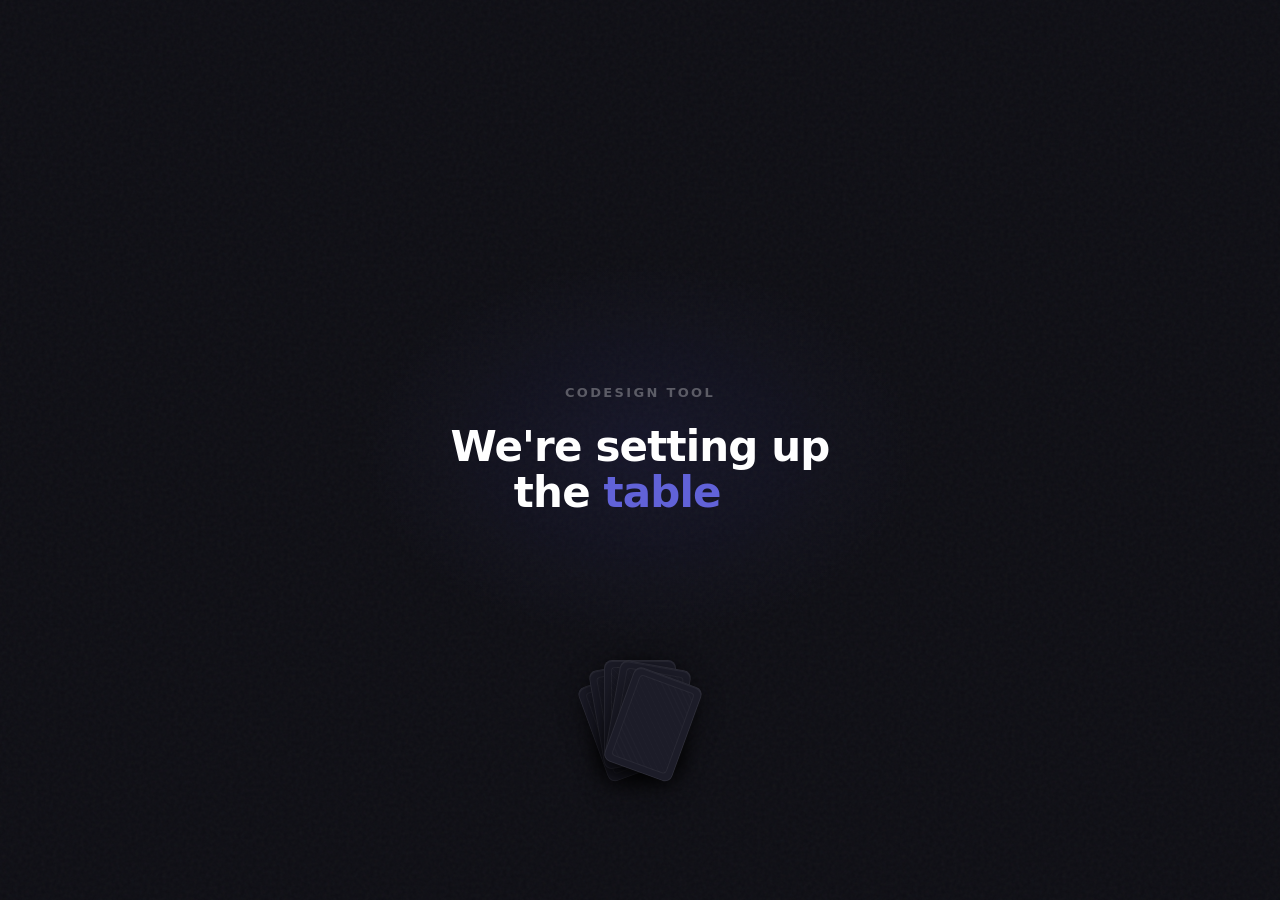
==== commit 40c9d91c: "Unify CSS, fix nav links, add contact form with Turnstile + Web3Forms - Consolidate 7 separate CSS f" ====
--- a/index.html
+++ b/index.html
@@ -1,360 +1,28 @@
-<!doctype html>
+﻿<!doctype html>
 <html lang="en">
 <head>
 <meta charset="utf-8">
 <meta name="viewport" content="width=device-width, initial-scale=1">
 <title>CoDesign Tool — Coming Soon</title>
-<style>
-  * { margin: 0; padding: 0; box-sizing: border-box; }
-
-  body {
-    min-height: 100vh;
-    background: #0e0e14;
-    display: flex;
-    flex-direction: column;
-    align-items: center;
-    justify-content: center;
-    font-family: system-ui, -apple-system, sans-serif;
-    overflow: hidden;
-    position: relative;
-  }
-
-  /* subtle noise grain */
-  body::before {
-    content: '';
-    position: fixed;
-    inset: 0;
-    background-image: url("data:image/svg+xml,%3Csvg viewBox='0 0 256 256' xmlns='http://www.w3.org/2000/svg'%3E%3Cfilter id='noise'%3E%3CfeTurbulence type='fractalNoise' baseFrequency='0.9' numOctaves='4' stitchTiles='stitch'/%3E%3C/filter%3E%3Crect width='100%25' height='100%25' filter='url(%23noise)' opacity='0.04'/%3E%3C/svg%3E");
-    pointer-events: none;
-    z-index: 0;
-  }
-
-  /* table felt glow */
-  .table-glow {
-    position: absolute;
-    width: 700px;
-    height: 400px;
-    background: radial-gradient(ellipse at center, rgba(63,64,161,0.12) 0%, transparent 70%);
-    border-radius: 50%;
-    top: 50%;
-    left: 50%;
-    transform: translate(-50%, -50%);
-    pointer-events: none;
-  }
-
-  /* ——— CARD STAGE ——— */
-  .stage {
-    position: relative;
-    width: 420px;
-    height: 280px;
-    margin-bottom: 56px;
-    z-index: 1;
-  }
-
-  .card {
-    position: absolute;
-    width: 72px;
-    height: 100px;
-    border-radius: 8px;
-    background: #1c1c28;
-    border: 1px solid rgba(255,255,255,0.07);
-    box-shadow: 0 8px 24px rgba(0,0,0,0.5), inset 0 1px 0 rgba(255,255,255,0.05);
-    transform-origin: center bottom;
-  }
-
-  /* faint card-back pattern */
-  .card::after {
-    content: '';
-    position: absolute;
-    inset: 6px;
-    border-radius: 4px;
-    border: 1px solid rgba(255,255,255,0.05);
-    background: repeating-linear-gradient(
-      45deg,
-      transparent,
-      transparent 4px,
-      rgba(255,255,255,0.02) 4px,
-      rgba(255,255,255,0.02) 5px
-    );
-  }
-
-  /* ——— HAND (fanned cards, left player) ——— */
-  .hand-left  { left: 10px;  bottom: 20px; }
-  .hand-right { right: 10px; bottom: 20px; }
-
-  .hand-left  .card:nth-child(1) { transform: rotate(-18deg) translateY(10px); animation: fan-left-1  3.2s ease-in-out infinite; }
-  .hand-left  .card:nth-child(2) { transform: rotate(-9deg)  translateY(4px);  animation: fan-left-2  3.2s ease-in-out infinite 0.1s; }
-  .hand-left  .card:nth-child(3) { transform: rotate(0deg);                    animation: fan-left-3  3.2s ease-in-out infinite 0.2s; }
-  .hand-left  .card:nth-child(4) { transform: rotate(9deg)   translateY(4px);  animation: fan-left-4  3.2s ease-in-out infinite 0.3s; }
-  .hand-left  .card:nth-child(5) { transform: rotate(18deg)  translateY(10px); animation: fan-left-5  3.2s ease-in-out infinite 0.4s; }
-
-  .hand-right .card:nth-child(1) { transform: rotate(18deg)  translateY(10px); animation: fan-right-1 3.5s ease-in-out infinite 0.6s; }
-  .hand-right .card:nth-child(2) { transform: rotate(9deg)   translateY(4px);  animation: fan-right-2 3.5s ease-in-out infinite 0.7s; }
-  .hand-right .card:nth-child(3) { transform: rotate(0deg);                    animation: fan-right-3 3.5s ease-in-out infinite 0.8s; }
-  .hand-right .card:nth-child(4) { transform: rotate(-9deg)  translateY(4px);  animation: fan-right-4 3.5s ease-in-out infinite 0.9s; }
-
-  /* ——— TABLE CARDS (played / face-down) ——— */
-  .table-area { position: absolute; left: 50%; top: 50%; transform: translate(-50%, -50%); }
-
-  .table-card {
-    position: absolute;
-    width: 62px;
-    height: 88px;
-    border-radius: 7px;
-    background: #1c1c28;
-    border: 1px solid rgba(255,255,255,0.07);
-    box-shadow: 0 6px 18px rgba(0,0,0,0.5);
-  }
-
-  .table-card::after {
-    content: '';
-    position: absolute;
-    inset: 5px;
-    border-radius: 3px;
-    border: 1px solid rgba(255,255,255,0.05);
-    background: repeating-linear-gradient(
-      45deg,
-      transparent,
-      transparent 4px,
-      rgba(255,255,255,0.02) 4px,
-      rgba(255,255,255,0.02) 5px
-    );
-  }
-
-  .tc1 { transform: rotate(-6deg)  translate(-70px, -10px); animation: table-wobble 4.1s ease-in-out infinite; }
-  .tc2 { transform: rotate(3deg)   translate(-20px, 5px);   animation: table-wobble 4.1s ease-in-out infinite 0.5s; }
-  .tc3 { transform: rotate(-2deg)  translate(30px,  -5px);  animation: table-wobble 4.1s ease-in-out infinite 1s; }
-
-  /* ——— FLYING CARD (being played) ——— */
-  .flying-card {
-    position: absolute;
-    width: 62px;
-    height: 88px;
-    border-radius: 7px;
-    background: #1c1c28;
-    border: 1px solid rgba(63,64,161,0.4);
-    box-shadow: 0 0 20px rgba(63,64,161,0.3), 0 8px 24px rgba(0,0,0,0.6);
-    left: 50%;
-    top: 50%;
-    animation: fly-card 3.8s ease-in-out infinite;
-  }
-
-  .flying-card::after {
-    content: '';
-    position: absolute;
-    inset: 5px;
-    border-radius: 3px;
-    border: 1px solid rgba(63,64,161,0.2);
-  }
-
-  /* ——— DECK (stack on right side) ——— */
-  .deck { position: absolute; right: 20px; top: 50%; transform: translateY(-50%); }
-
-  .deck-card {
-    position: absolute;
-    width: 62px;
-    height: 88px;
-    border-radius: 7px;
-    background: #1a1a26;
-    border: 1px solid rgba(255,255,255,0.06);
-    box-shadow: 0 2px 6px rgba(0,0,0,0.4);
-    animation: deck-breathe 5s ease-in-out infinite;
-  }
-
-  .deck-card:nth-child(1) { top: 0;   left: 0; }
-  .deck-card:nth-child(2) { top: -2px; left: 1px; }
-  .deck-card:nth-child(3) { top: -4px; left: 2px; }
-  .deck-card:nth-child(4) { top: -6px; left: 3px; }
-  .deck-card:nth-child(5) { top: -8px; left: 4px; animation-delay: 0.3s; }
-
-  /* ——— ANIMATIONS ——— */
-
-  @keyframes fan-left-1 {
-    0%,100% { transform: rotate(-18deg) translateY(10px); }
-    40%      { transform: rotate(-22deg) translateY(14px); }
-    70%      { transform: rotate(-14deg) translateY(6px); }
-  }
-  @keyframes fan-left-2 {
-    0%,100% { transform: rotate(-9deg) translateY(4px); }
-    40%     { transform: rotate(-12deg) translateY(7px); }
-    70%     { transform: rotate(-6deg)  translateY(2px); }
-  }
-  @keyframes fan-left-3 {
-    0%,100% { transform: rotate(0deg) translateY(0px); }
-    40%     { transform: rotate(-3deg) translateY(3px); }
-    70%     { transform: rotate(3deg)  translateY(-2px); }
-  }
-  @keyframes fan-left-4 {
-    0%,100% { transform: rotate(9deg) translateY(4px); }
-    40%     { transform: rotate(6deg)  translateY(2px); }
-    70%     { transform: rotate(12deg) translateY(7px); }
-  }
-  @keyframes fan-left-5 {
-    0%,100% { transform: rotate(18deg) translateY(10px); }
-    40%     { transform: rotate(14deg) translateY(6px); }
-    70%     { transform: rotate(22deg) translateY(14px); }
-  }
-
-  @keyframes fan-right-1 {
-    0%,100% { transform: rotate(18deg)  translateY(10px); }
-    50%     { transform: rotate(22deg)  translateY(14px); }
-  }
-  @keyframes fan-right-2 {
-    0%,100% { transform: rotate(9deg)   translateY(4px); }
-    50%     { transform: rotate(12deg)  translateY(7px); }
-  }
-  @keyframes fan-right-3 {
-    0%,100% { transform: rotate(0deg); }
-    50%     { transform: rotate(-4deg) translateY(3px); }
-  }
-  @keyframes fan-right-4 {
-    0%,100% { transform: rotate(-9deg)  translateY(4px); }
-    50%     { transform: rotate(-13deg) translateY(8px); }
-  }
-
-  @keyframes table-wobble {
-    0%,100% { opacity: 0.7; }
-    50%     { opacity: 0.9; }
-  }
-
-  @keyframes fly-card {
-    0%   { transform: translate(-50%, -50%) rotate(-5deg) scale(0.9); opacity: 0.3; }
-    20%  { transform: translate(-50%, -80%) rotate(8deg)  scale(1.05); opacity: 1; }
-    50%  { transform: translate(-50%, -50%) rotate(-2deg) scale(1); opacity: 1; }
-    80%  { transform: translate(-50%, -30%) rotate(5deg)  scale(0.95); opacity: 0.8; }
-    100% { transform: translate(-50%, -50%) rotate(-5deg) scale(0.9); opacity: 0.3; }
-  }
-
-  @keyframes deck-breathe {
-    0%,100% { transform: translateY(0px); }
-    50%     { transform: translateY(-3px); }
-  }
-
-  /* ——— HAND CONTAINERS ——— */
-  .hand {
-    position: absolute;
-    bottom: 0;
-    display: flex;
-  }
-
-  .hand-left  { left: 0; }
-  .hand-right { right: 0; }
-
-  /* ——— TEXT ——— */
-  .content {
-    position: relative;
-    z-index: 1;
-    text-align: center;
-  }
-
-  .logo-text {
-    font-size: 13px;
-    font-weight: 600;
-    letter-spacing: 0.18em;
-    text-transform: uppercase;
-    color: rgba(255,255,255,0.3);
-    margin-bottom: 20px;
-  }
-
-  h1 {
-    font-size: clamp(28px, 5vw, 42px);
-    font-weight: 700;
-    color: #ffffff;
-    letter-spacing: -0.02em;
-    line-height: 1.1;
-    margin-bottom: 16px;
-  }
-
-  h1 span {
-    color: #6162d8;
-  }
-
-  p {
-    font-size: 15px;
-    color: rgba(255,255,255,0.35);
-    line-height: 1.6;
-    max-width: 320px;
-    margin: 0 auto;
-  }
-
-  .dots {
-    display: inline-flex;
-    gap: 6px;
-    margin-top: 32px;
-  }
-
-  .dot {
-    width: 6px;
-    height: 6px;
-    border-radius: 50%;
-    background: #6162d8;
-    opacity: 0.3;
-    animation: dot-pulse 1.6s ease-in-out infinite;
-  }
-  .dot:nth-child(2) { animation-delay: 0.2s; }
-  .dot:nth-child(3) { animation-delay: 0.4s; }
-
-  @keyframes dot-pulse {
-    0%,100% { opacity: 0.2; transform: scale(0.8); }
-    50%     { opacity: 1;   transform: scale(1.1); }
-  }
-</style>
+<link rel="stylesheet" href="style.css">
 </head>
-<body>
+<body class="coming-soon">
 
 <div class="table-glow"></div>
 
-<!-- Card stage -->
+<div class="content">
+  <div class="logo-text">CoDesign Tool</div>
+  <h1>We're setting up<br>the <span class="accent">table<span class="el-dots"><span>.</span><span>.</span><span>.</span></span></span></h1>
+</div>
+
 <div class="stage">
-
-  <!-- Left hand -->
-  <div class="hand hand-left">
+  <div class="hand">
     <div class="card"></div>
     <div class="card"></div>
     <div class="card"></div>
     <div class="card"></div>
     <div class="card"></div>
   </div>
-
-  <!-- Right hand -->
-  <div class="hand hand-right">
-    <div class="card"></div>
-    <div class="card"></div>
-    <div class="card"></div>
-    <div class="card"></div>
-  </div>
-
-  <!-- Table cards (played) -->
-  <div class="table-area">
-    <div class="table-card tc1"></div>
-    <div class="table-card tc2"></div>
-    <div class="table-card tc3"></div>
-  </div>
-
-  <!-- Card being played -->
-  <div class="flying-card"></div>
-
-  <!-- Deck -->
-  <div class="deck">
-    <div class="deck-card"></div>
-    <div class="deck-card"></div>
-    <div class="deck-card"></div>
-    <div class="deck-card"></div>
-    <div class="deck-card"></div>
-  </div>
-
-</div>
-
-<!-- Text -->
-<div class="content">
-  <div class="logo-text">CoDesign Tool</div>
-  <h1>We're setting up<br>the <span>table</span>.</h1>
-  <p>Something new is being dealt. Check back soon.</p>
-  <div class="dots">
-    <div class="dot"></div>
-    <div class="dot"></div>
-    <div class="dot"></div>
-  </div>
 </div>
 
 </body>
--- a/style.css
+++ b/style.css
@@ -0,0 +1,771 @@
+/* =====================================================
+   CODESIGN TOOL — Unified Stylesheet
+   ===================================================== */
+
+/* === VARIABLES === */
+:root {
+  --brand: #3F40A1; --brand-d: #2A2B96; --brand-l: #ECECF7;
+  --warm:  #C6681B; --warm-d:  #C05702; --warm-l:  #FBF0E7;
+  --s1: #1A7180; --s1-l: #E6EFF1;
+  --s2: #C6681B; --s2-l: #F9EEE6;
+  --s3: #B11A1A; --s3-l: #F6E6E6;
+  --s4: #3F40A1; --s4-l: #EAEAF5;
+  --s5: #353351; --s5-l: #E9E8EC;
+  --s6: #8D306C; --s6-l: #F5E6F0;
+  --ink: #1B1B20; --ink-soft: #4A4A52; --muted: #8A8A94;
+  --paper: #FDFDFC; --panel: #F2EFE9; --surface: #fff;
+  --hair: rgba(20,20,25,.09);
+  --ease: cubic-bezier(0.16,1,0.3,1);
+  --ease-out: cubic-bezier(.2,.7,.2,1);
+  --dur: 280ms; --dur-fast: 160ms; --dur-mid: 260ms; --dur-slow: 440ms;
+  /* spacing tokens (used in home.html) */
+  --sp-1:8px; --sp-2:16px; --sp-3:24px; --sp-4:32px;
+  --sp-6:48px; --sp-8:64px; --sp-12:96px; --sp-16:128px;
+  /* radius tokens */
+  --r-xl:32px; --r-lg:24px; --r-md:18px; --r-sm:12px; --r-pill:999px;
+  /* type scale */
+  --t-xs:12px; --t-sm:13px; --t-base:15px; --t-18:18px;
+  --t-22:22px; --t-36:36px; --t-48:48px; --t-60:60px;
+  /* elevation */
+  --el-xs:0 2px 8px -4px rgba(20,20,30,.12);
+  --el-sm:0 4px 16px -8px rgba(20,20,30,.14);
+  --el-md:0 10px 32px -12px rgba(20,20,30,.18);
+  --el-lg:0 20px 48px -16px rgba(20,20,30,.22);
+}
+
+/* === RESET & BASE === */
+*,*::before,*::after { box-sizing:border-box; margin:0; padding:0 }
+html { scroll-behavior:smooth }
+body {
+  font-family:"Nunito",system-ui,sans-serif;
+  background:var(--paper); color:var(--ink);
+  font-size:var(--t-base); line-height:1.6;
+  -webkit-font-smoothing:antialiased; overflow-x:hidden;
+}
+a { text-decoration:none; color:inherit }
+
+/* === NAV === */
+.nav {
+  position:fixed; top:16px; left:50%; transform:translateX(-50%);
+  width:calc(100% - 48px); max-width:1060px; z-index:100;
+  display:flex; align-items:center; gap:12px;
+  background:rgba(253,253,252,.88); backdrop-filter:blur(14px);
+  border:1px solid var(--hair); border-radius:var(--r-pill);
+  padding:8px 8px 8px 20px; box-shadow:0 2px 12px rgba(0,0,0,.08);
+  transition:box-shadow var(--dur-mid) var(--ease-out);
+}
+.nav.scrolled { box-shadow:var(--el-md) }
+.nav-logo { display:flex; align-items:center; flex:none; text-decoration:none }
+.nav .logo-svg { height:28px; width:auto }
+.nav-icon { display:block; width:32px; height:32px; flex:none }
+.logo-desktop { display:block }
+.logo-mobile  { display:none  }
+@media(max-width:640px) {
+  .logo-desktop { display:none }
+  .logo-mobile  { display:block }
+}
+.nav-links { margin-left:auto; display:flex; gap:2px; position:relative }
+.nav-pill {
+  position:absolute; top:50%; transform:translateY(-50%);
+  height:34px; border-radius:var(--r-pill); background:var(--brand);
+  pointer-events:none; z-index:0; opacity:0;
+  transition:left .36s cubic-bezier(.34,1.2,.64,1),
+             width .36s cubic-bezier(.34,1.2,.64,1), opacity .2s;
+}
+.nav-links a {
+  font-size:12.5px; font-weight:700; color:var(--ink-soft);
+  padding:7px 14px; border-radius:var(--r-pill);
+  position:relative; z-index:1; transition:color .2s;
+}
+.nav-links a:hover { background:var(--brand); color:#fff }
+.nav-links a.active { color:#fff }
+.nav-links a.active:hover { background:transparent }
+
+/* === SHARED COMPONENTS === */
+
+/* reveal */
+.reveal { opacity:0; transform:translateY(24px); transition:opacity .5s var(--ease),transform .5s var(--ease) }
+.reveal.visible { opacity:1; transform:none }
+.reveal-delay-1 { transition-delay:70ms }
+.reveal-delay-2 { transition-delay:140ms }
+.reveal-delay-3 { transition-delay:210ms }
+.reveal-delay-4 { transition-delay:280ms }
+
+/* sections */
+.section { padding:80px 24px }
+.section.alt { background:var(--panel) }
+.section-inner { max-width:1060px; margin:0 auto }
+.section-eyebrow {
+  display:inline-block; font-size:var(--t-xs); font-weight:800;
+  letter-spacing:.12em; text-transform:uppercase;
+  color:var(--brand); background:var(--brand-l);
+  padding:5px 14px; border-radius:var(--r-pill); margin-bottom:14px;
+}
+.section-title {
+  font-size:clamp(26px,3.5vw,40px); font-weight:800;
+  letter-spacing:-.025em; line-height:1.1; margin-bottom:14px;
+}
+.section-body { font-size:clamp(15px,1.6vw,18px); color:var(--ink-soft); line-height:1.7; font-weight:400 }
+.section-lede { font-size:var(--t-18); color:var(--ink-soft); font-weight:400; max-width:54ch; line-height:1.55; margin-bottom:var(--sp-8) }
+.section-link { display:inline-flex; align-items:center; gap:6px; font-size:var(--t-sm); font-weight:700; color:var(--brand) }
+.section-link svg { width:16px; height:16px; transition:transform var(--dur-fast) var(--ease-out) }
+.section-link:hover svg { transform:translateX(4px) }
+
+/* page hero */
+.page-hero, .page-hero-simple {
+  padding:200px 24px 72px; border-bottom:1px solid var(--hair); text-align:center;
+}
+.hero-inner, .phs-inner { max-width:1060px; margin:0 auto }
+.page-subnav-wrap { justify-content:center }
+.page-eyebrow {
+  display:inline-block; font-size:var(--t-xs); font-weight:800;
+  letter-spacing:.12em; text-transform:uppercase;
+  color:var(--s1); background:var(--s1-l);
+  padding:5px 14px; border-radius:var(--r-pill); margin-bottom:20px;
+}
+.page-title {
+  font-size:clamp(36px,6vw,64px); font-weight:800;
+  letter-spacing:-.035em; line-height:1.03; margin-bottom:16px;
+}
+.page-lead, .page-hero-desc {
+  font-size:clamp(17px,1.9vw,21px); color:var(--ink-soft);
+  line-height:1.7; font-weight:400; margin-bottom:28px;
+}
+.page-subnav-wrap { display:flex; align-items:center; gap:10px; flex-wrap:wrap }
+.page-subnav-label {
+  font-size:var(--t-xs); font-weight:800; letter-spacing:.1em;
+  text-transform:uppercase; color:var(--muted); white-space:nowrap;
+}
+.page-subnav { display:flex; flex-wrap:wrap; gap:8px }
+.page-subnav a {
+  font-size:13px; font-weight:700; color:var(--ink-soft);
+  background:var(--surface); border:1px solid var(--hair);
+  border-radius:var(--r-pill); padding:7px 16px;
+  transition:background .16s,color .16s,border-color .16s;
+}
+.page-subnav a:hover { background:var(--brand); color:#fff; border-color:var(--brand) }
+
+/* shared btn */
+.btn {
+  display:inline-flex; align-items:center; gap:8px;
+  height:52px; padding:0 28px; border-radius:var(--r-pill);
+  font-family:inherit; font-size:var(--t-base); font-weight:700;
+  text-decoration:none; cursor:pointer; border:none;
+  transition:transform var(--dur-fast) var(--ease-out), box-shadow var(--dur-fast) var(--ease-out);
+}
+.btn:hover { transform:translateY(-2px) }
+.btn:active { transform:translateY(1px) !important }
+.btn .ico { width:18px; height:18px; flex:none }
+.btn-primary { background:var(--brand); color:#fff; box-shadow:0 8px 24px -8px rgba(63,64,161,.50) }
+.btn-primary:hover { background:var(--brand-d); box-shadow:0 12px 32px -8px rgba(63,64,161,.60) }
+.btn-outline { background:transparent; color:rgba(255,255,255,.8); border:1.5px solid rgba(255,255,255,.25) }
+.btn-outline:hover { background:rgba(255,255,255,.08); color:#fff }
+
+/* footer */
+.site-footer { background:var(--ink); color:rgba(255,255,255,.6); padding:64px 24px 48px; border-top:1px solid rgba(255,255,255,.08) }
+.footer-inner { max-width:1060px; margin:0 auto; display:grid; grid-template-columns:1.4fr 1fr 1fr 1fr; gap:40px }
+@media(max-width:760px) { .footer-inner { grid-template-columns:1fr 1fr; gap:32px } }
+.footer-brand .logo-svg { height:24px; filter:brightness(0) invert(1); opacity:.8 }
+.footer-brand p { font-size:var(--t-sm); margin-top:14px; line-height:1.6 }
+.footer-col h4 { font-size:var(--t-xs); font-weight:800; letter-spacing:.1em; text-transform:uppercase; color:rgba(255,255,255,.3); margin-bottom:14px }
+.footer-col a { display:block; font-size:var(--t-sm); color:rgba(255,255,255,.6); margin-bottom:8px; transition:color .15s }
+.footer-col a:hover { color:#fff }
+.footer-bottom {
+  max-width:1060px; margin:40px auto 0; border-top:1px solid rgba(255,255,255,.08); padding-top:20px;
+  display:flex; justify-content:space-between; align-items:center; flex-wrap:wrap; gap:12px;
+  font-size:var(--t-xs); color:rgba(255,255,255,.3);
+}
+.eu-logos { display:flex; gap:8px; flex-wrap:wrap; align-items:center }
+.eu-badge { font-size:10px; font-weight:700; color:rgba(255,255,255,.4); border:1px solid rgba(255,255,255,.12); border-radius:6px; padding:3px 8px }
+
+/* two-col layout */
+.two-col { display:grid; grid-template-columns:1fr 1fr; gap:var(--sp-8); align-items:center }
+@media(max-width:760px) { .two-col { grid-template-columns:1fr } }
+
+/* =====================================================
+   HOME PAGE
+   ===================================================== */
+.hero-logo { height:56px; width:auto; display:block; margin:0 auto var(--sp-3) }
+.hero {
+  min-height:100vh; display:flex; flex-direction:column;
+  align-items:center; justify-content:center;
+  padding:120px var(--sp-4) 0; text-align:center;
+  background:var(--paper); position:relative; overflow:hidden;
+}
+.hero::before {
+  content:""; position:absolute; inset:0; z-index:0;
+  background-image:radial-gradient(circle,rgba(63,64,161,.07) 1px,transparent 1px);
+  background-size:28px 28px;
+  mask-image:radial-gradient(ellipse 80% 60% at 50% 40%,black 20%,transparent 100%);
+}
+.hero-copy { position:relative; z-index:1; max-width:680px }
+.hero-eyebrow {
+  display:inline-flex; align-items:center; gap:8px;
+  background:var(--s1-l); color:var(--s1);
+  font-size:var(--t-xs); font-weight:800; letter-spacing:.1em; text-transform:uppercase;
+  padding:7px 16px; border-radius:var(--r-pill); margin-bottom:var(--sp-3);
+  animation:fadeUp var(--dur-slow) var(--ease-out) .1s both;
+}
+.hero h1 {
+  font-size:var(--t-60); font-weight:800; letter-spacing:-.02em; line-height:1.05;
+  margin-bottom:var(--sp-3); animation:fadeUp var(--dur-slow) var(--ease-out) .18s both;
+}
+.hero h1 .accent { color:var(--brand) }
+.hero .lede {
+  font-size:var(--t-18); color:var(--ink-soft); max-width:50ch;
+  margin:0 auto var(--sp-6); font-weight:400; line-height:1.55;
+  animation:fadeUp var(--dur-slow) var(--ease-out) .26s both;
+}
+.hero-actions {
+  display:flex; justify-content:center; gap:var(--sp-2); flex-wrap:wrap; align-items:center;
+  animation:fadeUp var(--dur-slow) var(--ease-out) .34s both;
+}
+.btn-ghost { background:var(--paper); color:var(--muted); border:1.5px dashed rgba(20,20,25,.20); cursor:not-allowed; opacity:.75; font-size:var(--t-sm) }
+.soon-pill { font-size:10px; font-weight:800; letter-spacing:.07em; text-transform:uppercase; background:rgba(20,20,25,.08); color:var(--muted); padding:3px 8px; border-radius:var(--r-pill) }
+.hero-meta {
+  display:flex; justify-content:center; align-items:center; gap:var(--sp-2); flex-wrap:wrap;
+  margin-top:var(--sp-3); font-size:var(--t-sm); color:var(--muted); font-weight:600;
+  animation:fadeUp var(--dur-slow) var(--ease-out) .42s both;
+}
+.badge { font-weight:800; color:var(--warm-d); background:var(--warm-l); padding:4px 11px; border-radius:var(--r-pill); font-size:var(--t-xs) }
+/* deck */
+.deck-wrap { position:relative; width:100%; max-width:820px; height:300px; margin:var(--sp-2) auto 0; z-index:1; animation:fadeUp var(--dur-slow) var(--ease-out) .5s both }
+.gcard { position:absolute; left:50%; bottom:0 }
+.gcard-in { animation:cardIn var(--dur-slow) var(--ease-out) both }
+@keyframes cardIn { from{opacity:0;transform:translateY(24px) scale(.95)} to{opacity:1;transform:none} }
+.gcard-face {
+  width:178px; height:235px; border-radius:var(--r-lg); padding:var(--sp-2) var(--sp-2) 14px;
+  color:#fff; cursor:pointer; box-shadow:var(--el-md);
+  display:flex; flex-direction:column; justify-content:center; align-items:center; gap:12px;
+  transition:transform var(--dur-mid) var(--ease-out),box-shadow var(--dur-mid) var(--ease-out);
+}
+.c1{transform:translateX(-355px);z-index:1}.c2{transform:translateX(-202px);z-index:2}
+.c3{transform:translateX(-89px) translateY(-17px);z-index:4}.c4{transform:translateX(31px);z-index:3}.c5{transform:translateX(185px);z-index:1}
+.c1 .gcard-face{transform:rotate(-12deg)}.c2 .gcard-face{transform:rotate(-5deg)}
+.c3 .gcard-face{transform:rotate(0deg)}.c4 .gcard-face{transform:rotate(5deg)}.c5 .gcard-face{transform:rotate(12deg)}
+.gcard:hover { z-index:20 }
+.gcard:hover .gcard-face { transform:rotate(0deg) translateY(-16px) scale(1.04); box-shadow:var(--el-lg) }
+.c1 .gcard-in{animation-delay:.52s}.c2 .gcard-in{animation-delay:.60s}.c3 .gcard-in{animation-delay:.68s}
+.c4 .gcard-in{animation-delay:.76s}.c5 .gcard-in{animation-delay:.84s}
+.card-top { width:44px; height:44px; border-radius:var(--r-sm); background:rgba(255,255,255,.22); display:flex; align-items:center; justify-content:center; margin:0 auto }
+.card-top svg { width:24px; height:24px; stroke:#fff; fill:none; stroke-width:1.6 }
+.card-bottom { text-align:center; display:flex; flex-direction:column; align-items:center; gap:4px }
+.card-cat { font-size:9px; font-weight:400; letter-spacing:.1em; text-transform:uppercase; opacity:.8; margin-bottom:4px }
+.card-kw { font-size:18px; font-weight:700; line-height:1.2; text-transform:uppercase }
+.card-kw small { display:block; font-size:13px; font-weight:400; opacity:.8; margin-top:2px; text-transform:none }
+/* canvas grid */
+.canvas-grid { display:grid; grid-template-columns:repeat(3,1fr); gap:var(--sp-2); padding:var(--sp-3); background:var(--panel); border-radius:var(--r-xl); border:1px solid var(--hair) }
+.slot { background:var(--slot,#E6EFF1); border-radius:var(--r-md); aspect-ratio:3/4; display:flex; flex-direction:column; align-items:center; justify-content:space-between; padding:14px 10px 12px; cursor:pointer; transition:transform var(--dur-mid) var(--ease-out),box-shadow var(--dur-mid) var(--ease-out) }
+.slot.filled { color:#fff; box-shadow:var(--el-sm) }
+.slot:hover { transform:translateY(-4px); box-shadow:var(--el-md) }
+.slot-icon { width:36px; height:36px; border-radius:10px; background:rgba(255,255,255,.22); display:flex; align-items:center; justify-content:center }
+.slot-icon svg { width:20px; height:20px; stroke:#fff; fill:none; stroke-width:1.7 }
+.slot-cat { font-size:8.5px; font-weight:800; letter-spacing:.1em; text-transform:uppercase; opacity:.8; text-align:center }
+.slot-title { font-size:12px; font-weight:800; text-align:center; line-height:1.2 }
+/* stats */
+.stats-grid { display:grid; grid-template-columns:repeat(3,1fr); gap:var(--sp-3); margin-bottom:var(--sp-6) }
+@media(max-width:660px) { .stats-grid { grid-template-columns:1fr } }
+.stat-card { background:var(--surface); border:1px solid var(--hair); border-radius:var(--r-lg); padding:var(--sp-4); box-shadow:var(--el-xs) }
+.stat-num { font-size:var(--t-60); font-weight:800; letter-spacing:-.025em; color:var(--brand); line-height:1 }
+.stat-num .unit { font-size:var(--t-36) }
+.stat-label { font-size:var(--t-sm); color:var(--ink-soft); font-weight:400; margin-top:var(--sp-1) }
+.stat-source { font-size:var(--t-xs); color:var(--muted); margin-top:var(--sp-2) }
+/* steps (home) */
+.steps { display:flex; flex-direction:column; gap:var(--sp-3) }
+.step { display:flex; gap:var(--sp-3); align-items:flex-start }
+.step-n { width:40px; height:40px; border-radius:50%; background:var(--brand); color:#fff; font-weight:800; font-size:var(--t-sm); display:flex; align-items:center; justify-content:center; flex:none; position:relative; z-index:1 }
+.step h3 { font-size:var(--t-18); font-weight:700; margin-bottom:3px }
+.step p { font-size:var(--t-sm); color:var(--ink-soft); font-weight:400 }
+/* cite */
+.dl-grid { display:grid; grid-template-columns:1.2fr .8fr; gap:var(--sp-6); align-items:center }
+@media(max-width:700px) { .dl-grid { grid-template-columns:1fr } }
+.cite-box { background:var(--panel); border:1px solid var(--hair); border-radius:var(--r-lg); padding:var(--sp-3) }
+.cite-label { font-size:var(--t-xs); font-weight:800; letter-spacing:.1em; text-transform:uppercase; color:var(--muted); margin-bottom:var(--sp-1) }
+.cite-box pre { font-size:12px; font-family:ui-monospace,Menlo,monospace; color:var(--ink-soft); white-space:pre-wrap; line-height:1.65 }
+@keyframes fadeUp { from{opacity:0;transform:translateY(18px)} to{opacity:1;transform:none} }
+
+/* =====================================================
+   FRAMEWORK PAGE
+   ===================================================== */
+.page-hero-simple { background:var(--paper) }
+.img-placeholder { width:100%; aspect-ratio:4/3; background:var(--panel); border:2px dashed var(--hair); border-radius:20px; display:flex; flex-direction:column; align-items:center; justify-content:center; gap:12px; color:var(--muted) }
+.img-placeholder svg { width:40px; height:40px; opacity:.4 }
+.img-placeholder span { font-size:13px; font-weight:600; opacity:.6 }
+.format-img-placeholder { width:100%; aspect-ratio:16/9; background:var(--panel); border-radius:14px; display:flex; flex-direction:column; align-items:center; justify-content:center; gap:10px; color:var(--muted); margin-bottom:24px }
+.format-img-placeholder svg { width:32px; height:32px; opacity:.4 }
+.format-img-placeholder span { font-size:12px; font-weight:600; opacity:.6 }
+/* who */
+.who-subtitle { font-size:clamp(18px,2.5vw,24px); font-weight:800; letter-spacing:-.015em; margin:48px 0 20px }
+.who-grid { display:grid; grid-template-columns:repeat(2,1fr); gap:16px; margin-bottom:40px }
+@media(max-width:640px) { .who-grid { grid-template-columns:1fr } }
+.who-card { background:var(--surface); border:1px solid var(--hair); border-radius:16px; padding:22px; box-shadow:0 2px 8px rgba(0,0,0,.05) }
+.who-icon { width:44px; height:44px; border-radius:12px; display:flex; align-items:center; justify-content:center; margin-bottom:14px }
+.who-icon svg { width:22px; height:22px }
+.who-card h4 { font-size:15px; font-weight:800; margin-bottom:6px }
+.who-card p { font-size:13.5px; color:var(--ink-soft); line-height:1.6; font-weight:400 }
+/* problems */
+.problems-grid { display:grid; grid-template-columns:repeat(3,1fr); gap:20px; margin-top:48px }
+@media(max-width:860px) { .problems-grid { grid-template-columns:1fr } }
+.problem-card { background:var(--surface); border:1px solid var(--hair); border-radius:20px; padding:28px; box-shadow:0 2px 12px rgba(0,0,0,.06); transition:transform .2s var(--ease),box-shadow .2s }
+.problem-card:hover { transform:translateY(-3px); box-shadow:0 8px 24px rgba(0,0,0,.1) }
+.problem-icon { width:44px; height:44px; border-radius:13px; background:var(--brand-l); display:flex; align-items:center; justify-content:center; margin-bottom:16px }
+.problem-icon svg { width:22px; height:22px; stroke:var(--brand); fill:none; stroke-width:1.8 }
+.problem-card h3 { font-size:16px; font-weight:800; margin-bottom:8px }
+.problem-card p { font-size:14px; color:var(--ink-soft); line-height:1.6; font-weight:400 }
+/* zigzag */
+.stages-intro { font-size:clamp(15px,1.6vw,18px); color:var(--ink-soft); line-height:1.7; font-weight:400; margin-bottom:48px }
+.phase-block { border:2px dashed var(--hair); border-radius:28px; padding:36px 32px 28px; position:relative }
+.phase-block.phase-1 { border-color:rgba(63,64,161,.25) }
+.phase-block.phase-2 { border-color:rgba(141,48,108,.25) }
+.phase-label { position:absolute; top:-14px; left:32px; font-size:11px; font-weight:800; letter-spacing:.1em; text-transform:uppercase; padding:3px 14px; border-radius:999px }
+.phase-1 .phase-label { background:var(--brand-l); color:var(--brand-d) }
+.phase-2 .phase-label { background:#F5E6F0; color:#8D1864 }
+.phase-connector { display:flex; flex-direction:column; align-items:center; gap:8px; padding:16px 0; color:var(--muted); font-size:12px; font-weight:700; letter-spacing:.06em; text-transform:uppercase }
+.phase-connector svg { width:28px; height:28px; stroke:var(--brand); fill:none; stroke-width:2; stroke-linecap:round; stroke-linejoin:round; animation:bounceDown 1.4s ease-in-out infinite }
+@keyframes bounceDown { 0%,100%{transform:translateY(0)} 50%{transform:translateY(5px)} }
+.zigzag { display:flex; flex-direction:column; gap:0 }
+.zz-row { display:grid; grid-template-columns:240px 1fr; align-items:start; gap:0; padding:4px 0 }
+@media(max-width:700px) { .zz-row,.zz-row.row-reverse { grid-template-columns:1fr } }
+.zz-card-wrap { padding:14px 10px }
+.zz-card { border-radius:20px; padding:22px 18px; color:#fff; display:flex; flex-direction:column; gap:12px; box-shadow:0 8px 28px rgba(0,0,0,.18); transition:transform .24s var(--ease),box-shadow .24s; cursor:default }
+.zz-card:hover { transform:translateY(-4px); box-shadow:0 16px 40px rgba(0,0,0,.24) }
+.zc-head { display:flex; align-items:center; gap:10px }
+.zc-num { font-size:10px; font-weight:800; letter-spacing:.12em; text-transform:uppercase; opacity:.75 }
+.zc-icon { width:36px; height:36px; border-radius:10px; background:rgba(255,255,255,.2); display:flex; align-items:center; justify-content:center }
+.zc-icon svg { width:20px; height:20px; stroke:#fff; fill:none; stroke-width:1.8 }
+.zc-name { font-size:17px; font-weight:800; line-height:1.2 }
+.zc-sub { font-size:11px; opacity:.75; font-weight:400; margin-top:2px }
+.zz-connector,.zz-connector-last,.zz-path { display:none }
+.zz-text { padding:14px 16px; display:flex; flex-direction:column; gap:8px }
+.zz-goal { font-size:15px; font-weight:800; color:var(--ink); line-height:1.4 }
+.zz-desc { font-size:14px; color:var(--ink-soft); line-height:1.7; font-weight:400 }
+.zz-row.stage-brief { background:rgba(63,64,161,.04); border-radius:16px; margin:8px -8px; padding:4px 8px }
+.zz-row.stage-brief .zz-goal::before { content:"Convergence point / "; font-size:11px; font-weight:800; letter-spacing:.08em; text-transform:uppercase; color:var(--brand); opacity:.8; display:block; margin-bottom:4px }
+/* audience goals */
+.ag-grid { display:grid; grid-template-columns:1fr 1fr; gap:24px }
+@media(max-width:760px) { .ag-grid { grid-template-columns:1fr } }
+.ag-card { border-radius:22px; overflow:hidden; display:flex; flex-direction:column; background:var(--surface); border:1px solid var(--hair); box-shadow:0 4px 16px rgba(0,0,0,.08) }
+.ag-header { padding:24px 24px 20px; color:#fff; display:flex; flex-direction:column; gap:10px }
+.ag-img-placeholder { width:100%; aspect-ratio:16/9; background:rgba(0,0,0,.15); display:flex; flex-direction:column; align-items:center; justify-content:center; gap:10px; flex:none }
+.ag-img-placeholder svg { width:32px; height:32px; stroke:rgba(255,255,255,.5) }
+.ag-img-placeholder span { font-size:11px; font-weight:600; color:rgba(255,255,255,.55); text-align:center; padding:0 16px }
+.ag-card h3 { font-size:19px; font-weight:800; margin:0 }
+.ag-body { padding:22px 24px 24px; flex:1; color:var(--ink) }
+.ag-card p { font-size:13.5px; color:var(--ink-soft); line-height:1.65; font-weight:400 }
+.ag-card ul { margin-top:12px; padding-left:16px; display:flex; flex-direction:column; gap:5px }
+.ag-card li { font-size:13px; color:var(--ink-soft); line-height:1.5 }
+.ag-card-v2 { border-radius:18px; overflow:hidden; background:#FDF2F2; border:1.5px solid #e8c8c8; box-shadow:0 4px 16px rgba(177,26,26,.08) }
+.ag-v2-img { width:100%; aspect-ratio:16/9; background:#B11A1A; display:flex; flex-direction:column; align-items:center; justify-content:center; gap:8px }
+.ag-v2-img span { font-size:11px; font-weight:600; color:rgba(255,255,255,.6) }
+.ag-v2-body { padding:22px 24px 24px }
+.ag-v2-body h3 { font-size:18px; font-weight:800; color:#A80101; margin-bottom:10px }
+.ag-v2-body p { font-size:13.5px; color:var(--ink-soft); line-height:1.65; font-weight:400 }
+.ag-v2-body ul { margin-top:12px; padding-left:16px; display:flex; flex-direction:column; gap:5px }
+.ag-v2-body li { font-size:13px; color:var(--ink-soft); line-height:1.5 }
+.ag-footer { display:flex; align-items:center; justify-content:space-between; flex-wrap:wrap; gap:12px; margin-top:24px; padding-top:20px; border-top:1px solid var(--hair) }
+.ag-footer-text { font-size:14px; color:var(--ink-soft) }
+.ag-link { display:inline-flex; align-items:center; gap:6px; font-size:13.5px; font-weight:800; color:var(--brand); transition:gap .15s }
+.ag-link:hover { gap:10px }
+.ag-link svg { width:16px; height:16px }
+/* modularity */
+.mod-compact-grid { display:grid; grid-template-columns:1fr 1fr; gap:20px }
+@media(max-width:760px) { .mod-compact-grid { grid-template-columns:1fr } }
+.mod-panel { background:var(--surface); border:1px solid var(--hair); border-radius:20px; padding:24px; box-shadow:0 2px 10px rgba(0,0,0,.05) }
+.mod-panel-title { font-size:15px; font-weight:800; color:var(--ink); margin-bottom:6px }
+.mod-panel-desc { font-size:13.5px; color:var(--ink-soft); line-height:1.6; margin-bottom:20px }
+.mod-panel-note { font-size:12px; color:var(--muted); line-height:1.55; padding-top:12px; border-top:1px solid var(--hair) }
+.mod-scenarios { display:grid; grid-template-columns:1fr 1fr; gap:16px }
+@media(max-width:600px) { .mod-scenarios { grid-template-columns:1fr } }
+.mod-scenario-label { font-size:11px; font-weight:800; letter-spacing:.08em; text-transform:uppercase; color:var(--brand); background:var(--brand-l); border-radius:999px; padding:4px 10px; display:inline-block; margin-bottom:12px }
+.mod-scenario-label-2 { color:#8D1864; background:#F5E6F0 }
+.mod-path { display:flex; flex-direction:column; gap:0 }
+.mod-path-item { display:flex; align-items:flex-start; gap:10px; position:relative }
+.mod-path-dot { width:14px; height:14px; border-radius:50%; flex:none; margin-top:3px; position:relative; z-index:1; transition:opacity .2s,filter .2s }
+.mod-dot-ext { width:14px; height:14px; border-radius:50%; background:transparent; border:2px dashed; flex:none; margin-top:3px; position:relative; z-index:1 }
+.mod-path-line { position:absolute; left:6px; top:17px; width:2px; height:22px; border-radius:2px; z-index:0 }
+.mod-path-name { font-size:12px; font-weight:700; color:var(--ink); padding-bottom:22px; line-height:1.3; transition:opacity .2s }
+.mod-path-item.last .mod-path-name { padding-bottom:0 }
+.mod-path-item.skipped .mod-path-dot { opacity:.2; filter:grayscale(.8) }
+.mod-path-item.skipped .mod-path-name { opacity:.3; text-decoration:line-through; text-decoration-color:var(--muted) }
+.mod-path-item.mod-external .mod-path-name-ext { font-size:12px; font-weight:800; color:var(--brand-d) }
+.entry-badge { font-size:9px; font-weight:800; letter-spacing:.06em; text-transform:uppercase; background:var(--brand); color:#fff; padding:2px 6px; border-radius:999px; margin-left:4px; vertical-align:middle }
+.compact-layers { display:flex; flex-direction:column; gap:10px }
+.cl-stage { display:flex; align-items:center; gap:10px; margin-bottom:4px }
+.cl-dot { width:34px; height:34px; border-radius:9px; display:flex; align-items:center; justify-content:center; flex:none }
+.cl-dot svg { width:18px; height:18px }
+.cl-name { font-size:13.5px; font-weight:800 }
+.cl-decks { display:flex; flex-direction:column; gap:6px }
+.cl-deck { display:flex; align-items:center; justify-content:space-between; font-size:12.5px; font-weight:700; border-radius:9px; padding:8px 12px; gap:8px }
+.cl-base{background:rgba(63,64,161,.07);color:var(--brand-d)}.cl-ext{background:#E6EFF1;color:#006172}
+.cl-open{background:transparent;border:1px dashed var(--hair);color:var(--muted);font-style:italic;font-weight:600}
+.cl-perceive{background:rgba(177,26,26,.08);color:#A80101}.cl-tag-perceive{background:rgba(177,26,26,.15);color:#A80101;font-weight:800}
+.cl-deck-title{flex:1;font-weight:700}.cl-source{font-size:10px;font-weight:800;letter-spacing:.06em;text-transform:uppercase;color:#A80101;opacity:.7;flex:1;text-align:center}
+.cl-tag{font-size:10px;font-weight:800;letter-spacing:.06em;text-transform:uppercase;padding:2px 7px;border-radius:999px;white-space:nowrap;flex:none}
+.cl-tag-base{background:var(--brand-l);color:var(--brand-d)}.cl-tag-ext{background:#E6EFF1;color:#006172}
+.cl-tag-open{background:transparent;border:1px dashed var(--hair);color:var(--muted)}
+/* format cards */
+.format-grid { display:grid; grid-template-columns:1fr 1fr; gap:24px; margin-top:48px }
+@media(max-width:700px) { .format-grid { grid-template-columns:1fr } }
+.format-card { background:var(--surface); border:1px solid var(--hair); border-radius:22px; padding:32px; box-shadow:0 4px 16px rgba(0,0,0,.07); transition:transform .2s var(--ease),box-shadow .2s }
+.format-card:hover { transform:translateY(-3px); box-shadow:0 10px 28px rgba(0,0,0,.11) }
+.format-card h3 { font-size:20px; font-weight:800; margin-bottom:8px }
+.format-card .format-when { font-size:12px; font-weight:800; letter-spacing:.08em; text-transform:uppercase; color:var(--muted); margin-bottom:10px }
+.format-card p { font-size:14px; color:var(--ink-soft); line-height:1.65; margin-bottom:18px }
+.format-card ul { font-size:13.5px; color:var(--ink-soft); padding-left:16px; display:flex; flex-direction:column; gap:5px; margin-bottom:22px }
+.format-btn { display:inline-flex; align-items:center; gap:6px; font-size:13px; font-weight:800; border-radius:999px; padding:10px 18px; text-decoration:none; transition:transform .16s var(--ease) }
+.format-btn:hover { transform:translateX(3px) }
+.format-btn svg { width:14px; height:14px; stroke:currentColor; fill:none; stroke-width:2.5 }
+/* page cta */
+.page-cta { background:var(--ink); padding:80px 24px; text-align:center; color:#fff }
+.page-cta h2 { font-size:clamp(28px,4vw,44px); font-weight:800; letter-spacing:-.025em; margin-bottom:14px }
+.page-cta p { font-size:17px; opacity:.7; max-width:52ch; margin:0 auto 36px; line-height:1.6 }
+.cta-row { display:flex; justify-content:center; gap:14px; flex-wrap:wrap }
+
+/* =====================================================
+   GET STARTED PAGE
+   ===================================================== */
+.hero-ctas { display:flex; gap:14px; flex-wrap:wrap; margin-top:32px }
+.hero-btn { display:inline-flex; align-items:center; gap:10px; height:54px; padding:0 28px; border-radius:999px; font-family:inherit; font-size:15px; font-weight:800; text-decoration:none; transition:transform .16s var(--ease),box-shadow .16s var(--ease) }
+.hero-btn svg { width:18px; height:18px; flex:none }
+.hero-btn:hover { transform:translateY(-2px) }
+.hero-btn-primary { background:var(--brand); color:#fff; box-shadow:0 8px 24px rgba(63,64,161,.35) }
+.hero-btn-primary:hover { box-shadow:0 12px 32px rgba(63,64,161,.45) }
+.hero-btn-web { background:var(--s1); color:#fff; box-shadow:0 8px 24px rgba(26,113,128,.3) }
+.hero-btn-web:hover { box-shadow:0 12px 32px rgba(26,113,128,.4) }
+.sticky-switcher { position:sticky; top:0; z-index:100; background:rgba(253,253,252,.94); backdrop-filter:blur(14px); border-bottom:1px solid var(--hair); padding:14px 24px; display:flex; justify-content:center }
+.sw-pills { display:flex; background:var(--panel); border-radius:999px; padding:4px; gap:2px; box-shadow:inset 0 1px 3px rgba(0,0,0,.06) }
+.sw-pill { display:flex; align-items:center; gap:8px; padding:10px 24px; border-radius:999px; font-size:14px; font-weight:800; cursor:pointer; color:var(--muted); transition:background .2s var(--ease),color .2s,box-shadow .2s; border:none; background:transparent; font-family:inherit }
+.sw-pill svg { width:16px; height:16px; fill:none; stroke-width:1.9; stroke:currentColor; stroke-linecap:round; stroke-linejoin:round }
+.sw-pill.act { box-shadow:0 4px 12px rgba(63,64,161,.28) }
+.sw-pill.act.paper { background:var(--s1); color:#fff }
+.sw-pill.act.web { background:var(--brand); color:#fff }
+.section.alt-paper { background:rgba(26,113,128,.1) }
+.section.alt-web { background:rgba(63,64,161,.08) }
+.section-label { font-size:11px; font-weight:800; letter-spacing:.12em; text-transform:uppercase; color:var(--muted); margin-bottom:14px }
+.section-sub { font-size:15px; color:var(--ink-soft); line-height:1.65; margin-bottom:36px }
+.needs-grid { display:grid; grid-template-columns:repeat(3,1fr); gap:14px }
+.needs-grid-4 { grid-template-columns:repeat(4,1fr) }
+@media(max-width:900px) { .needs-grid-4 { grid-template-columns:repeat(2,1fr) } }
+@media(max-width:720px) { .needs-grid { grid-template-columns:repeat(2,1fr) } }
+@media(max-width:480px) { .needs-grid,.needs-grid-4 { grid-template-columns:1fr } }
+.need-card { background:var(--surface); border:1px solid var(--hair); border-radius:16px; padding:20px; display:flex; flex-direction:column; gap:12px; box-shadow:0 2px 8px rgba(0,0,0,.05) }
+.need-icon { width:40px; height:40px; border-radius:11px; display:flex; align-items:center; justify-content:center; flex:none }
+.need-icon svg { width:20px; height:20px; fill:none; stroke-width:1.8; stroke-linecap:round; stroke-linejoin:round }
+.need-card h4 { font-size:14px; font-weight:800; line-height:1.3 }
+.need-card p { font-size:12.5px; color:var(--ink-soft); line-height:1.55 }
+.case-study-card { margin-top:16px; background:#FDF6F6; border:1px solid rgba(177,26,26,.15); border-radius:16px; padding:20px 24px; display:flex; gap:16px; align-items:flex-start }
+.case-study-card h4 { font-size:14px; font-weight:800; color:#A80101; margin-bottom:5px }
+.case-study-card p { font-size:13.5px; color:var(--ink-soft); line-height:1.6 }
+/* steps with connector */
+#steps-paper, #steps-web { gap:0; position:relative }
+#steps-paper::before { content:""; position:absolute; left:19px; top:20px; bottom:20px; width:2px; border-radius:2px; z-index:0; background:var(--s1) }
+#steps-web::before { content:""; position:absolute; left:19px; top:20px; bottom:20px; width:2px; border-radius:2px; z-index:0; background:var(--brand) }
+#steps-paper .step-n { background:var(--s1) !important; box-shadow:0 4px 14px rgba(26,113,128,.3) !important }
+#steps-web .step-n { background:var(--brand) !important; box-shadow:0 4px 14px rgba(63,64,161,.3) !important }
+.step-connected { display:flex; gap:20px; align-items:flex-start; position:relative; padding-bottom:32px }
+.step-connected:last-child { padding-bottom:0 }
+#steps-paper .step, #steps-web .step { padding-bottom:32px }
+#steps-paper .step:last-child, #steps-web .step:last-child { padding-bottom:0 }
+.step-left { display:flex; flex-direction:column; align-items:center; flex:none; width:40px }
+.step-n-lg { width:40px; height:40px; border-radius:50%; color:#fff; font-weight:800; font-size:14px; display:flex; align-items:center; justify-content:center; flex:none; background:var(--s1); box-shadow:0 4px 14px rgba(26,113,128,.3); position:relative; z-index:1 }
+.step-body { flex:1; padding-top:8px }
+.step-body h4 { font-size:16px; font-weight:800; margin-bottom:5px }
+.step-body p { font-size:14px; color:var(--ink-soft); line-height:1.6 }
+.step-cta { display:inline-flex; align-items:center; gap:8px; margin-top:12px; height:44px; padding:0 20px; border-radius:999px; background:var(--s1); color:#fff; font-size:14px; font-weight:800; text-decoration:none; box-shadow:0 6px 18px rgba(26,113,128,.32); transition:transform .15s var(--ease),box-shadow .15s }
+.step-cta:hover { transform:translateY(-2px); box-shadow:0 10px 24px rgba(26,113,128,.42) }
+.step-cta svg { width:16px; height:16px; flex:none }
+.step-cta-disabled { background:var(--panel); color:var(--muted); cursor:not-allowed; box-shadow:none; border:1.5px dashed var(--hair) }
+.step-cta-disabled:hover { transform:none; box-shadow:none }
+.video-grid { display:grid; grid-template-columns:repeat(3,1fr); gap:16px }
+@media(max-width:720px) { .video-grid { grid-template-columns:1fr 1fr } }
+@media(max-width:480px) { .video-grid { grid-template-columns:1fr } }
+.video-card { border-radius:16px; overflow:hidden; background:var(--surface); border:1px solid var(--hair); box-shadow:0 2px 10px rgba(0,0,0,.06); cursor:pointer; transition:transform .2s var(--ease),box-shadow .2s }
+.video-card:hover { transform:translateY(-3px); box-shadow:0 8px 24px rgba(0,0,0,.13) }
+.video-thumb { aspect-ratio:16/9; background:#1B1B20; display:flex; align-items:center; justify-content:center }
+.video-thumb-inner { display:flex; flex-direction:column; align-items:center; gap:10px }
+.play-btn { width:48px; height:48px; border-radius:50%; background:rgba(255,255,255,.15); border:2px solid rgba(255,255,255,.3); display:flex; align-items:center; justify-content:center }
+.play-btn svg { width:20px; height:20px; fill:#fff; margin-left:3px }
+.video-thumb-label { font-size:11px; font-weight:700; color:rgba(255,255,255,.5); letter-spacing:.06em; text-transform:uppercase }
+.video-meta { padding:14px 16px }
+.video-tag { font-size:10px; font-weight:800; letter-spacing:.08em; text-transform:uppercase; border-radius:999px; padding:3px 8px; display:inline-block; margin-bottom:6px }
+.video-meta h4 { font-size:14px; font-weight:800; margin-bottom:3px; line-height:1.3 }
+.video-meta p { font-size:12px; color:var(--muted) }
+/* accordion */
+.acc-wrap { display:flex; flex-direction:column; gap:24px }
+.acc-group-title { font-size:13px; font-weight:800; letter-spacing:.08em; text-transform:uppercase; color:var(--muted); margin-bottom:8px; display:flex; align-items:center; gap:8px }
+.acc-group-title::after { content:""; flex:1; height:1px; background:var(--hair) }
+.acc-items { display:flex; flex-direction:column; gap:2px }
+.acc-item { background:var(--surface); border:1px solid var(--hair); border-radius:12px; overflow:hidden }
+.acc-q { display:flex; justify-content:space-between; align-items:center; padding:16px 18px; cursor:pointer; font-size:14px; font-weight:700; gap:12px; transition:background .15s }
+.acc-q:hover { background:var(--panel) }
+.acc-q svg { width:16px; height:16px; stroke:var(--muted); fill:none; stroke-width:2.5; flex:none; transition:transform .25s var(--ease) }
+.acc-item.open .acc-q svg { transform:rotate(180deg) }
+.acc-item.open .acc-q { background:var(--panel) }
+.acc-a { font-size:13.5px; color:var(--ink-soft); line-height:1.65; max-height:0; overflow:hidden; transition:max-height .35s var(--ease),padding .3s }
+.acc-a-inner { padding:14px 18px 18px }
+.acc-item.open .acc-a { max-height:300px }
+
+/* =====================================================
+   DOCUMENTATION PAGE
+   ===================================================== */
+.carousel { position:relative; border-radius:20px; overflow:hidden; background:var(--panel); border:1px solid var(--hair) }
+.carousel-track { display:flex; transition:transform .4s var(--ease) }
+.carousel-slide { flex:none; width:100%; aspect-ratio:16/9; display:flex; flex-direction:column; align-items:center; justify-content:center; gap:12px; background:var(--panel) }
+.carousel-slide svg { width:40px; height:40px; stroke:var(--muted); fill:none; stroke-width:1.2; opacity:.4 }
+.carousel-slide-label { font-size:12px; font-weight:700; color:var(--muted) }
+.carousel-slide-caption { font-size:11px; color:var(--muted); opacity:.7; text-align:center; padding:0 24px }
+.carousel-controls { display:flex; align-items:center; justify-content:space-between; padding:12px 16px; background:var(--surface); border-top:1px solid var(--hair) }
+.carousel-btn { width:36px; height:36px; border-radius:50%; border:1px solid var(--hair); background:var(--surface); cursor:pointer; display:flex; align-items:center; justify-content:center; transition:background .15s }
+.carousel-btn:hover { background:var(--panel) }
+.carousel-btn svg { width:16px; height:16px; stroke:var(--ink-soft); fill:none; stroke-width:2.5 }
+.carousel-dots { display:flex; gap:6px }
+.carousel-dot { width:7px; height:7px; border-radius:50%; background:var(--hair); cursor:pointer; transition:background .2s }
+.carousel-dot.act { background:var(--brand) }
+.carousel-caption { font-size:12px; color:var(--muted); text-align:center; padding:8px 0 0 }
+.workflow-placeholder { width:100%; aspect-ratio:16/9; background:var(--panel); border:2px dashed var(--hair); border-radius:20px; display:flex; flex-direction:column; align-items:center; justify-content:center; gap:12px; margin-top:40px }
+.workflow-placeholder svg { width:40px; height:40px; opacity:.3; stroke:var(--muted); fill:none; stroke-width:1.2 }
+.workflow-placeholder p { font-size:13px; font-weight:700; color:var(--muted) }
+.workflow-placeholder span { font-size:12px; color:var(--muted); opacity:.7 }
+.stats-row { display:grid; grid-template-columns:repeat(3,1fr); gap:20px; margin-bottom:40px }
+@media(max-width:640px) { .stats-row { grid-template-columns:1fr } }
+.stat-n { font-size:clamp(44px,6vw,72px); font-weight:800; letter-spacing:-.03em; color:var(--brand); line-height:1 }
+.stat-n .u { font-size:clamp(28px,4vw,48px) }
+.stat-l { font-size:13px; color:var(--ink-soft); margin-top:8px; line-height:1.5 }
+.stat-s { font-size:11px; color:var(--muted); margin-top:6px }
+.workshops { display:flex; flex-direction:column; gap:10px; margin-top:32px }
+.workshop-item { background:var(--surface); border:1px solid var(--hair); border-radius:14px; padding:18px 22px; display:grid; grid-template-columns:auto 1fr auto; gap:16px; align-items:center }
+.wi-badge { font-size:11px; font-weight:800; letter-spacing:.08em; text-transform:uppercase; background:var(--brand-l); color:var(--brand-d); border-radius:999px; padding:4px 10px; white-space:nowrap }
+.wi-body h4 { font-size:14px; font-weight:800; margin-bottom:2px }
+.wi-body p { font-size:13px; color:var(--muted) }
+.wi-n { font-size:13px; font-weight:700; color:var(--muted); white-space:nowrap }
+.versions { display:flex; flex-direction:column; gap:12px; margin-top:32px }
+.version-item { background:var(--surface); border:1px solid var(--hair); border-radius:16px; padding:22px 24px; display:grid; grid-template-columns:80px 1fr; gap:20px; align-items:start }
+.v-tag { font-size:18px; font-weight:900; letter-spacing:-.02em; color:var(--brand) }
+.v-sub { font-size:11px; font-weight:700; color:var(--muted); text-transform:uppercase; letter-spacing:.06em; margin-top:2px }
+.version-item h4 { font-size:15px; font-weight:800; margin-bottom:5px }
+.version-item p { font-size:13.5px; color:var(--ink-soft); line-height:1.6 }
+.pub-list { display:flex; flex-direction:column; gap:16px; margin-top:32px }
+.pub-item { background:var(--surface); border:1px solid var(--hair); border-radius:16px; padding:24px; box-shadow:0 2px 8px rgba(0,0,0,.05) }
+.pub-tag { font-size:10px; font-weight:800; letter-spacing:.08em; text-transform:uppercase; border-radius:999px; padding:3px 10px; display:inline-block; margin-bottom:10px }
+.pub-title { font-size:16px; font-weight:800; margin-bottom:6px; line-height:1.35 }
+.pub-authors { font-size:13px; color:var(--muted); margin-bottom:10px }
+.pub-venue { font-size:13px; color:var(--ink-soft); font-style:italic; margin-bottom:14px }
+.pub-links { display:flex; gap:10px; flex-wrap:wrap }
+.pub-link { display:inline-flex; align-items:center; gap:5px; font-size:12px; font-weight:800; border-radius:999px; padding:5px 12px; border:1.5px solid var(--hair); color:var(--ink-soft); transition:background .15s,border-color .15s,color .15s }
+.pub-link:hover { background:var(--brand); border-color:var(--brand); color:#fff }
+.pub-link svg { width:13px; height:13px; stroke:currentColor; fill:none; stroke-width:2.2 }
+.zenodo-cta { display:flex; align-items:center; gap:16px; background:var(--brand); border-radius:18px; padding:24px 28px; margin-top:32px; text-decoration:none; transition:transform .2s var(--ease),box-shadow .2s; box-shadow:0 8px 24px rgba(63,64,161,.3) }
+.zenodo-cta:hover { transform:translateY(-2px); box-shadow:0 14px 36px rgba(63,64,161,.4) }
+.zenodo-cta-icon { width:48px; height:48px; border-radius:13px; background:rgba(255,255,255,.15); display:flex; align-items:center; justify-content:center; flex:none }
+.zenodo-cta-icon svg { width:26px; height:26px; stroke:#fff; fill:none; stroke-width:1.8 }
+.zenodo-cta-body { flex:1 }
+.zenodo-cta-label { font-size:11px; font-weight:800; letter-spacing:.1em; text-transform:uppercase; color:rgba(255,255,255,.7); margin-bottom:4px }
+.zenodo-cta-title { font-size:18px; font-weight:800; color:#fff }
+.zenodo-cta-desc { font-size:13px; color:rgba(255,255,255,.75); margin-top:2px }
+.zenodo-cta-arrow { width:32px; height:32px; display:flex; align-items:center; justify-content:center }
+.zenodo-cta-arrow svg { width:20px; height:20px; stroke:#fff; fill:none; stroke-width:2.5; transition:transform .15s var(--ease) }
+.zenodo-cta:hover .zenodo-cta-arrow svg { transform:translateX(4px) }
+.doc-cite-box { background:var(--panel); border:1px solid var(--hair); border-radius:16px; padding:24px; margin-top:24px }
+.doc-cite-label { font-size:11px; font-weight:800; letter-spacing:.1em; text-transform:uppercase; color:var(--muted); margin-bottom:10px; display:flex; align-items:center; justify-content:space-between }
+.cite-copy { font-size:11px; font-weight:700; color:var(--brand); cursor:pointer; padding:3px 10px; border-radius:999px; border:1px solid var(--brand-l); transition:background .15s }
+.cite-copy:hover { background:var(--brand-l) }
+.doc-cite-box pre { font-size:12.5px; font-family:ui-monospace,Menlo,monospace; color:var(--ink-soft); white-space:pre-wrap; line-height:1.65 }
+.photo-carousel { border-radius:20px; overflow:hidden; background:var(--surface); border:1px solid var(--hair); box-shadow:0 4px 16px rgba(0,0,0,.07) }
+.pc-main { position:relative }
+.pc-slide { display:none }
+.pc-slide.active { display:block }
+.pc-img-ph { width:100%; aspect-ratio:16/9; background:var(--panel); display:flex; align-items:center; justify-content:center }
+.pc-img-ph svg { width:48px; height:48px; opacity:.25; stroke:var(--muted) }
+.pc-caption { padding:14px 20px; font-size:13px; color:var(--ink-soft); font-style:italic; background:var(--surface); border-top:1px solid var(--hair) }
+.pc-thumbs { display:grid; grid-template-columns:repeat(6,1fr); gap:0; border-top:1px solid var(--hair) }
+.pc-thumb { padding:12px 8px; cursor:pointer; display:flex; flex-direction:column; align-items:center; gap:6px; border-right:1px solid var(--hair); transition:background .15s }
+.pc-thumb:last-child { border-right:none }
+.pc-thumb:hover { background:var(--panel) }
+.pc-thumb.active { background:var(--brand-l) }
+.pc-thumb-img { width:100%; aspect-ratio:4/3; background:var(--panel); border-radius:6px; display:flex; align-items:center; justify-content:center }
+.pc-thumb.active .pc-thumb-img { background:var(--brand-l) }
+.pc-thumb-img svg { width:18px; height:18px; opacity:.3; stroke:var(--muted) }
+.pc-thumb span { font-size:10px; font-weight:700; color:var(--muted); text-align:center; line-height:1.3 }
+.pc-thumb.active span { color:var(--brand-d) }
+.story-block { display:grid; grid-template-columns:1fr 380px; gap:40px; align-items:start; padding-bottom:56px; border-bottom:1px solid var(--hair); margin-bottom:56px }
+.story-block:last-child { border-bottom:none; margin-bottom:0; padding-bottom:0 }
+@media(max-width:760px) { .story-block { grid-template-columns:1fr } }
+.story-block-title { font-size:clamp(20px,2.5vw,26px); font-weight:800; letter-spacing:-.02em; line-height:1.15; margin-bottom:14px; color:var(--ink) }
+.sbt-n { color:var(--brand); margin-right:6px }
+.story-list { margin-top:14px; padding-left:0; display:flex; flex-direction:column; gap:10px; list-style:none }
+.story-list li { font-size:clamp(14px,1.5vw,16px); color:var(--ink-soft); line-height:1.65; padding-left:16px; position:relative }
+.story-list li::before { content:""; position:absolute; left:0; top:10px; width:6px; height:6px; border-radius:50%; background:var(--brand) }
+.img-ph { width:100%; aspect-ratio:4/3; background:var(--panel); border:2px dashed var(--hair); border-radius:16px; display:flex; flex-direction:column; align-items:center; justify-content:center; gap:10px; color:var(--muted) }
+.img-ph svg { width:36px; height:36px; opacity:.35; stroke:var(--muted) }
+.img-ph span { font-size:11.5px; font-weight:600; opacity:.6; text-align:center; padding:0 16px; line-height:1.5 }
+.story-link { display:inline-flex; align-items:center; gap:6px; font-size:13.5px; font-weight:800; color:var(--brand); text-decoration:none; margin-top:16px; transition:gap .15s var(--ease) }
+.story-link:hover { gap:10px }
+.story-link svg { width:15px; height:15px; stroke:var(--brand); fill:none; stroke-width:2.5 }
+
+/* =====================================================
+   CONTACT PAGE
+   ===================================================== */
+.contact-layout { display:grid; grid-template-columns:1fr 400px; gap:48px; align-items:start }
+@media(max-width:860px) { .contact-layout { grid-template-columns:1fr } }
+.contact-form { display:flex; flex-direction:column; gap:20px }
+.form-row { display:grid; grid-template-columns:1fr 1fr; gap:16px }
+@media(max-width:540px) { .form-row { grid-template-columns:1fr } }
+.form-group { display:flex; flex-direction:column; gap:6px }
+.form-label { font-size:11px; font-weight:800; letter-spacing:.1em; text-transform:uppercase; color:var(--muted) }
+.form-input,.form-select,.form-textarea { width:100%; background:var(--surface); border:1.5px solid var(--hair); border-radius:12px; padding:13px 16px; font-family:inherit; font-size:14px; color:var(--ink); transition:border-color .15s,box-shadow .15s; outline:none }
+.form-input:focus,.form-select:focus,.form-textarea:focus { border-color:var(--brand); box-shadow:0 0 0 3px rgba(63,64,161,.1) }
+.form-input::placeholder,.form-textarea::placeholder { color:var(--muted) }
+.form-select { appearance:none; background-image:url("data:image/svg+xml,%3Csvg xmlns='http://www.w3.org/2000/svg' width='16' height='16' viewBox='0 0 24 24' fill='none' stroke='%238A8A94' stroke-width='2.5' stroke-linecap='round' stroke-linejoin='round'%3E%3Cpath d='M6 9l6 6 6-6'/%3E%3C/svg%3E"); background-repeat:no-repeat; background-position:right 14px center; padding-right:40px; cursor:pointer }
+.form-select option { color:var(--ink) }
+.form-textarea { resize:vertical; min-height:120px; line-height:1.6 }
+.form-submit { display:inline-flex; align-items:center; gap:8px; background:var(--brand); color:#fff; font-family:inherit; font-size:15px; font-weight:800; padding:14px 28px; border-radius:999px; border:none; cursor:pointer; box-shadow:0 8px 24px rgba(63,64,161,.3); transition:transform .15s var(--ease),box-shadow .15s; align-self:flex-start }
+.form-submit:hover { transform:translateY(-2px); box-shadow:0 12px 32px rgba(63,64,161,.4) }
+.form-submit svg { width:16px; height:16px; stroke:#fff; fill:none; stroke-width:2.5 }
+.form-note { font-size:12px; color:var(--muted); margin-top:-8px }
+.enquiry-list { display:flex; flex-direction:column; gap:12px; position:sticky; top:100px }
+.enquiry-item { background:var(--surface); border:1px solid var(--hair); border-radius:16px; padding:20px 22px }
+.enquiry-item.active { border-color:var(--brand); background:var(--brand-l) }
+.enq-header { display:flex; align-items:center; gap:12px; margin-bottom:8px }
+.enq-icon { width:36px; height:36px; border-radius:10px; display:flex; align-items:center; justify-content:center; flex:none }
+.enq-icon svg { width:18px; height:18px; fill:none; stroke-width:1.8 }
+.enq-title { font-size:14px; font-weight:800 }
+.enq-desc { font-size:13px; color:var(--ink-soft); line-height:1.6 }
+.enq-other { background:var(--panel); border:1px dashed var(--hair); border-radius:16px; padding:16px 20px; font-size:13px; color:var(--muted); font-style:italic }
+.contact-cards { display:grid; grid-template-columns:repeat(2,1fr); gap:var(--sp-2) }
+@media(max-width:640px) { .contact-cards { grid-template-columns:1fr } }
+.contact-card { display:flex; align-items:center; gap:var(--sp-3); background:rgba(255,255,255,.1); border:1px solid rgba(255,255,255,.15); border-radius:var(--r-lg); padding:var(--sp-3) var(--sp-4); color:#fff; text-decoration:none; transition:background var(--dur-fast) var(--ease-out),border-color var(--dur-fast),transform var(--dur-fast) }
+.contact-card:hover { background:rgba(255,255,255,.18); border-color:rgba(255,255,255,.3); transform:translateY(-2px) }
+.cc-icon { width:40px; height:40px; border-radius:var(--r-md); background:rgba(255,255,255,.15); display:flex; align-items:center; justify-content:center; flex:none }
+.cc-icon svg { width:20px; height:20px }
+.cc-body { flex:1; display:flex; flex-direction:column; gap:2px }
+.cc-body b { font-size:var(--t-base); font-weight:800; line-height:1.2 }
+.cc-body span { font-size:var(--t-sm); opacity:.75; font-weight:400 }
+.cc-arrow { width:18px; height:18px; flex:none; opacity:.6; transition:transform var(--dur-fast) var(--ease-out) }
+.contact-card:hover .cc-arrow { transform:translateX(4px); opacity:1 }
+/* credits */
+.credits-intro { font-size:15px; color:var(--ink-soft); line-height:1.75; margin-bottom:48px; max-width:72ch }
+.credits-team-label { font-size:11px; font-weight:800; letter-spacing:.12em; text-transform:uppercase; color:var(--muted); margin-bottom:16px }
+.credits-grid { display:grid; grid-template-columns:repeat(3,1fr); gap:14px; margin-bottom:48px }
+@media(max-width:760px) { .credits-grid { grid-template-columns:repeat(2,1fr) } }
+@media(max-width:480px) { .credits-grid { grid-template-columns:1fr } }
+.credit-card { background:var(--surface); border:1px solid var(--hair); border-radius:16px; padding:18px; display:flex; flex-direction:column }
+.credit-photo { width:72px; height:72px; border-radius:50%; display:flex; align-items:center; justify-content:center; flex:none; margin-bottom:12px }
+.credit-photo svg { width:28px; height:28px }
+.credit-body { display:flex; flex-direction:column; gap:4px; flex:1 }
+.credit-name { font-size:14px; font-weight:800 }
+.credit-role { font-size:12.5px; color:var(--ink-soft); line-height:1.4 }
+.credit-inst { font-size:11.5px; color:var(--muted); font-weight:700; margin-bottom:6px }
+.credit-tags { display:flex; flex-wrap:wrap; gap:5px; margin-bottom:10px }
+.credit-tag { font-size:10px; font-weight:800; letter-spacing:.05em; text-transform:uppercase; background:var(--panel); color:var(--ink-soft); border-radius:999px; padding:3px 8px }
+.credit-links { display:flex; gap:8px; flex-wrap:wrap; margin-top:auto }
+.credit-link { display:inline-flex; align-items:center; gap:5px; font-size:11.5px; font-weight:700; color:var(--ink-soft); border:1px solid var(--hair); border-radius:999px; padding:4px 10px; text-decoration:none; transition:border-color .15s,color .15s }
+.credit-link:hover { border-color:var(--brand); color:var(--brand) }
+.credit-link svg { width:12px; height:12px }
+.credits-leads { display:grid; grid-template-columns:1fr 1fr; gap:14px; margin-bottom:48px }
+@media(max-width:480px) { .credits-leads { grid-template-columns:1fr } }
+.credit-lead { background:var(--brand-l); border:1px solid rgba(63,64,161,.15); border-radius:16px; padding:22px; display:flex; align-items:center; gap:16px }
+.credit-lead-photo { width:56px; height:56px; border-radius:50%; display:flex; align-items:center; justify-content:center; flex:none }
+.credit-lead-photo svg { width:22px; height:22px }
+.credit-lead h4 { font-size:15px; font-weight:800; margin-bottom:3px }
+.credit-lead p { font-size:13px; color:var(--brand-d); opacity:.8 }
+.credits-thanks { display:flex; flex-direction:column; gap:16px; padding-top:40px; border-top:1px solid var(--hair) }
+.thanks-block { font-size:14px; color:var(--ink-soft); line-height:1.7 }
+.thanks-block strong { color:var(--ink); font-weight:800 }
+
+/* =====================================================
+   404 PAGE
+   ===================================================== */
+body.page-404 {
+  display:flex; flex-direction:column; align-items:center;
+  justify-content:center; padding:24px; text-align:center;
+  min-height:100vh;
+}
+.n { font-size:120px; font-weight:900; letter-spacing:-.05em; color:var(--brand-l); line-height:1 }
+body.page-404 h1 { font-size:32px; font-weight:800; letter-spacing:-.02em; margin:8px 0 14px }
+body.page-404 p { font-size:16px; color:var(--ink-soft); max-width:40ch; line-height:1.65; margin-bottom:32px }
+body.page-404 a { display:inline-flex; align-items:center; gap:8px; background:var(--brand); color:#fff; font-size:14px; font-weight:800; padding:12px 24px; border-radius:999px; text-decoration:none }
+
+/* =====================================================
+   COMING SOON — index.html (body.coming-soon)
+   ===================================================== */
+body.coming-soon {
+  min-height:100vh;
+  background:#0e0e14;
+  font-family:system-ui,-apple-system,sans-serif;
+  overflow:hidden;
+  position:relative;
+}
+body.coming-soon::before {
+  content:'';
+  position:fixed; inset:0;
+  background-image:url("data:image/svg+xml,%3Csvg viewBox='0 0 256 256' xmlns='http://www.w3.org/2000/svg'%3E%3Cfilter id='noise'%3E%3CfeTurbulence type='fractalNoise' baseFrequency='0.9' numOctaves='4' stitchTiles='stitch'/%3E%3C/filter%3E%3Crect width='100%25' height='100%25' filter='url(%23noise)' opacity='0.04'/%3E%3C/svg%3E");
+  pointer-events:none; z-index:0;
+}
+body.coming-soon .table-glow {
+  position:fixed; width:560px; height:380px;
+  background:radial-gradient(ellipse at center,rgba(63,64,161,0.14) 0%,transparent 70%);
+  border-radius:50%; top:50%; left:50%; transform:translate(-50%,-50%);
+  pointer-events:none; z-index:0;
+}
+body.coming-soon .content {
+  position:absolute; top:50%; left:50%;
+  transform:translate(-50%,-50%);
+  z-index:1; text-align:center; white-space:nowrap;
+}
+body.coming-soon .logo-text {
+  font-size:13px; font-weight:600; letter-spacing:0.18em;
+  text-transform:uppercase; color:rgba(255,255,255,0.3); margin-bottom:20px;
+}
+body.coming-soon h1 {
+  font-size:clamp(28px,5vw,42px); font-weight:700; color:#ffffff;
+  letter-spacing:-0.02em; line-height:1.1;
+}
+body.coming-soon h1 .accent { color:#6162d8 }
+body.coming-soon .el-dots span {
+  display:inline-block; opacity:0; animation:ldot 1.5s ease-in-out infinite;
+}
+body.coming-soon .el-dots span:nth-child(1) { animation-delay:0.0s }
+body.coming-soon .el-dots span:nth-child(2) { animation-delay:0.2s }
+body.coming-soon .el-dots span:nth-child(3) { animation-delay:0.4s }
+@keyframes ldot {
+  0%,100% { opacity:0; transform:translateY(0) }
+  30%     { opacity:1; transform:translateY(-2px) }
+  60%     { opacity:1; transform:translateY(0) }
+  80%     { opacity:0 }
+}
+body.coming-soon .stage {
+  position:absolute; top:50%; left:50%;
+  transform:translate(-50%,90px);
+  width:200px; height:120px; z-index:1;
+}
+body.coming-soon .card {
+  position:absolute; width:72px; height:100px; border-radius:8px;
+  background:#1c1c28; border:1px solid rgba(255,255,255,0.07);
+  box-shadow:0 8px 24px rgba(0,0,0,0.5),inset 0 1px 0 rgba(255,255,255,0.05);
+  transform-origin:center bottom;
+}
+body.coming-soon .card::after {
+  content:''; position:absolute; inset:6px; border-radius:4px;
+  border:1px solid rgba(255,255,255,0.05);
+  background:repeating-linear-gradient(45deg,transparent,transparent 4px,rgba(255,255,255,0.02) 4px,rgba(255,255,255,0.02) 5px);
+}
+body.coming-soon .hand { position:absolute; bottom:0; left:64px }
+body.coming-soon .hand .card:nth-child(1){transform:rotate(-20deg) translateY(12px);animation:fan1 3.4s ease-in-out infinite 0.0s}
+body.coming-soon .hand .card:nth-child(2){transform:rotate(-10deg) translateY(4px); animation:fan2 3.4s ease-in-out infinite 0.1s}
+body.coming-soon .hand .card:nth-child(3){transform:rotate(0deg);                   animation:fan3 3.4s ease-in-out infinite 0.2s}
+body.coming-soon .hand .card:nth-child(4){transform:rotate(10deg)  translateY(4px); animation:fan4 3.4s ease-in-out infinite 0.3s}
+body.coming-soon .hand .card:nth-child(5){transform:rotate(20deg)  translateY(12px);animation:fan5 3.4s ease-in-out infinite 0.4s}
+@keyframes fan1{0%,100%{transform:rotate(-20deg) translateY(12px)}45%{transform:rotate(-24deg) translateY(16px)}70%{transform:rotate(-16deg) translateY(7px)}}
+@keyframes fan2{0%,100%{transform:rotate(-10deg) translateY(4px)} 45%{transform:rotate(-13deg) translateY(8px)} 70%{transform:rotate(-7deg)  translateY(1px)}}
+@keyframes fan3{0%,100%{transform:rotate(0deg)  translateY(0px)}  45%{transform:rotate(-3deg) translateY(3px)}  70%{transform:rotate(3deg)  translateY(-2px)}}
+@keyframes fan4{0%,100%{transform:rotate(10deg)  translateY(4px)} 45%{transform:rotate(7deg)   translateY(1px)} 70%{transform:rotate(13deg)  translateY(8px)}}
+@keyframes fan5{0%,100%{transform:rotate(20deg)  translateY(12px)}45%{transform:rotate(16deg)  translateY(7px)} 70%{transform:rotate(24deg)  translateY(16px)}}
+
+/* =====================================================
+   ACCESSIBILITY
+   ===================================================== */
+@media(prefers-reduced-motion:reduce) {
+  *,*::before,*::after { animation-duration:.01ms !important; transition-duration:.01ms !important }
+  .reveal { opacity:1 !important; transform:none !important }
+  .gcard-in { animation:none !important }
+}
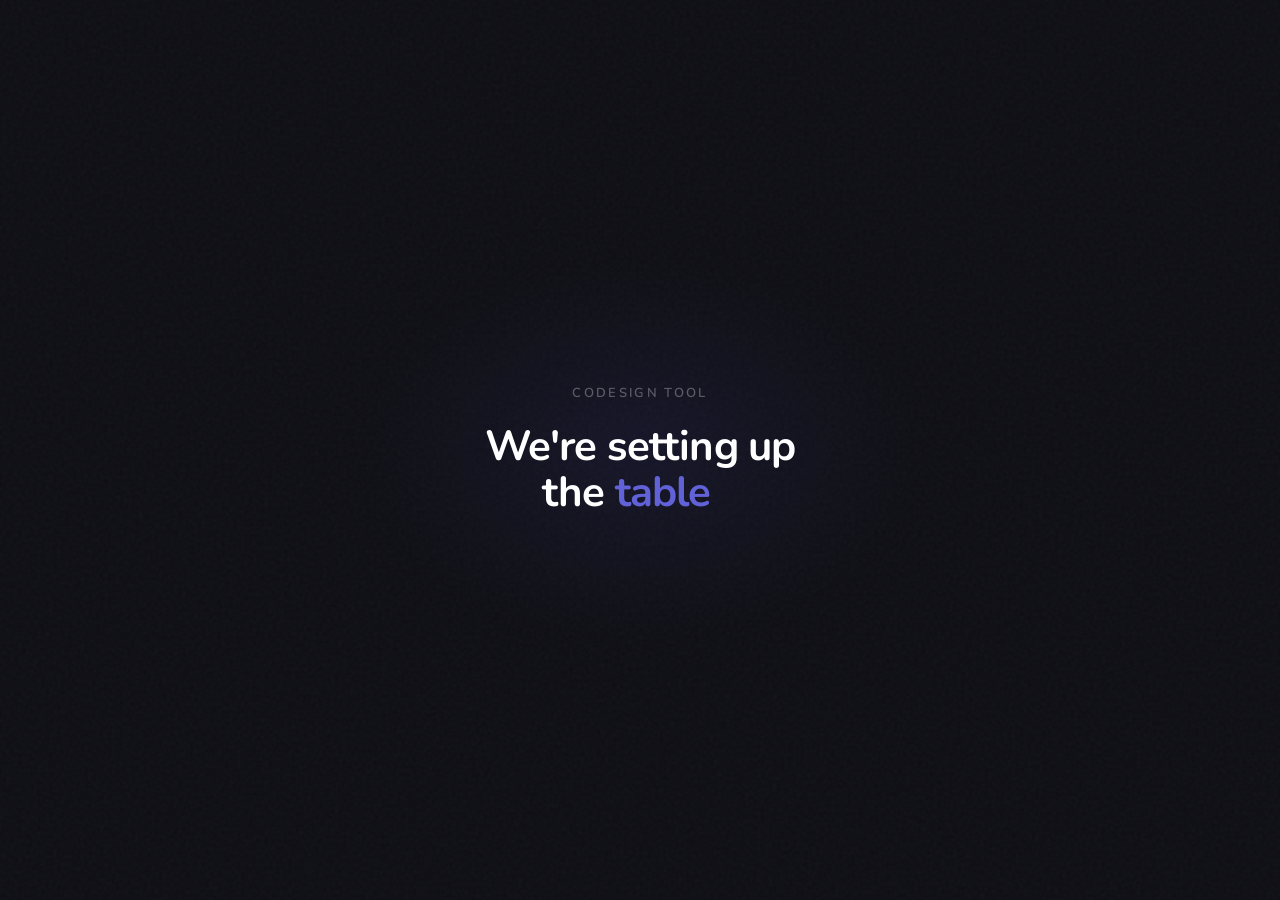
==== commit bf835e98: "Remove card animation and apply Nunito font to coming soon page Co-Authored-By: Claude Sonnet 4.6 <n" ====
--- a/index.html
+++ b/index.html
@@ -4,6 +4,9 @@
 <meta charset="utf-8">
 <meta name="viewport" content="width=device-width, initial-scale=1">
 <title>CoDesign Tool — Coming Soon</title>
+<link rel="preconnect" href="https://fonts.googleapis.com">
+<link rel="preconnect" href="https://fonts.gstatic.com" crossorigin>
+<link href="https://fonts.googleapis.com/css2?family=Nunito:wght@400;600;700;800;900&display=swap" rel="stylesheet">
 <link rel="stylesheet" href="style.css">
 </head>
 <body class="coming-soon">
@@ -15,15 +18,6 @@
   <h1>We're setting up<br>the <span class="accent">table<span class="el-dots"><span>.</span><span>.</span><span>.</span></span></span></h1>
 </div>
 
-<div class="stage">
-  <div class="hand">
-    <div class="card"></div>
-    <div class="card"></div>
-    <div class="card"></div>
-    <div class="card"></div>
-    <div class="card"></div>
-  </div>
-</div>
 
 </body>
 </html>
--- a/style.css
+++ b/style.css
@@ -691,7 +691,7 @@
 body.coming-soon {
   min-height:100vh;
   background:#0e0e14;
-  font-family:system-ui,-apple-system,sans-serif;
+  font-family:"Nunito",system-ui,sans-serif;
   overflow:hidden;
   position:relative;
 }
